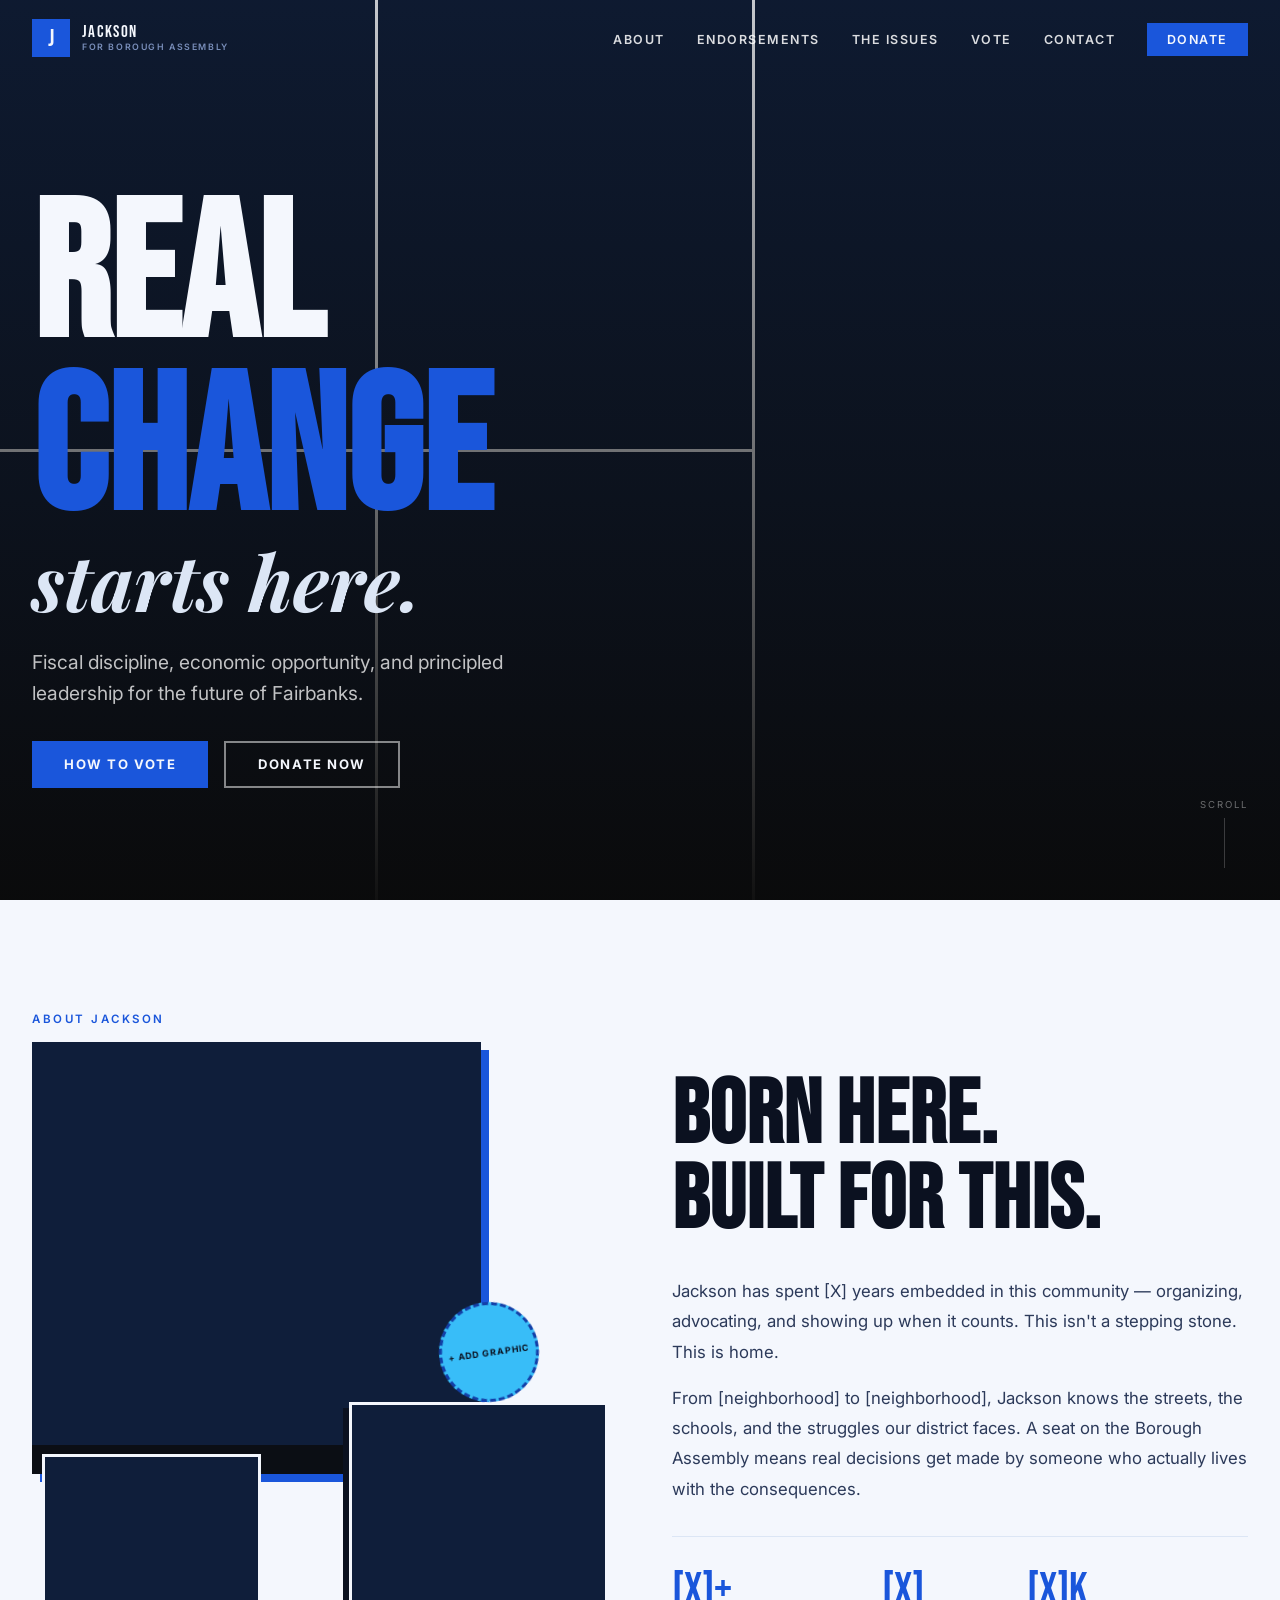
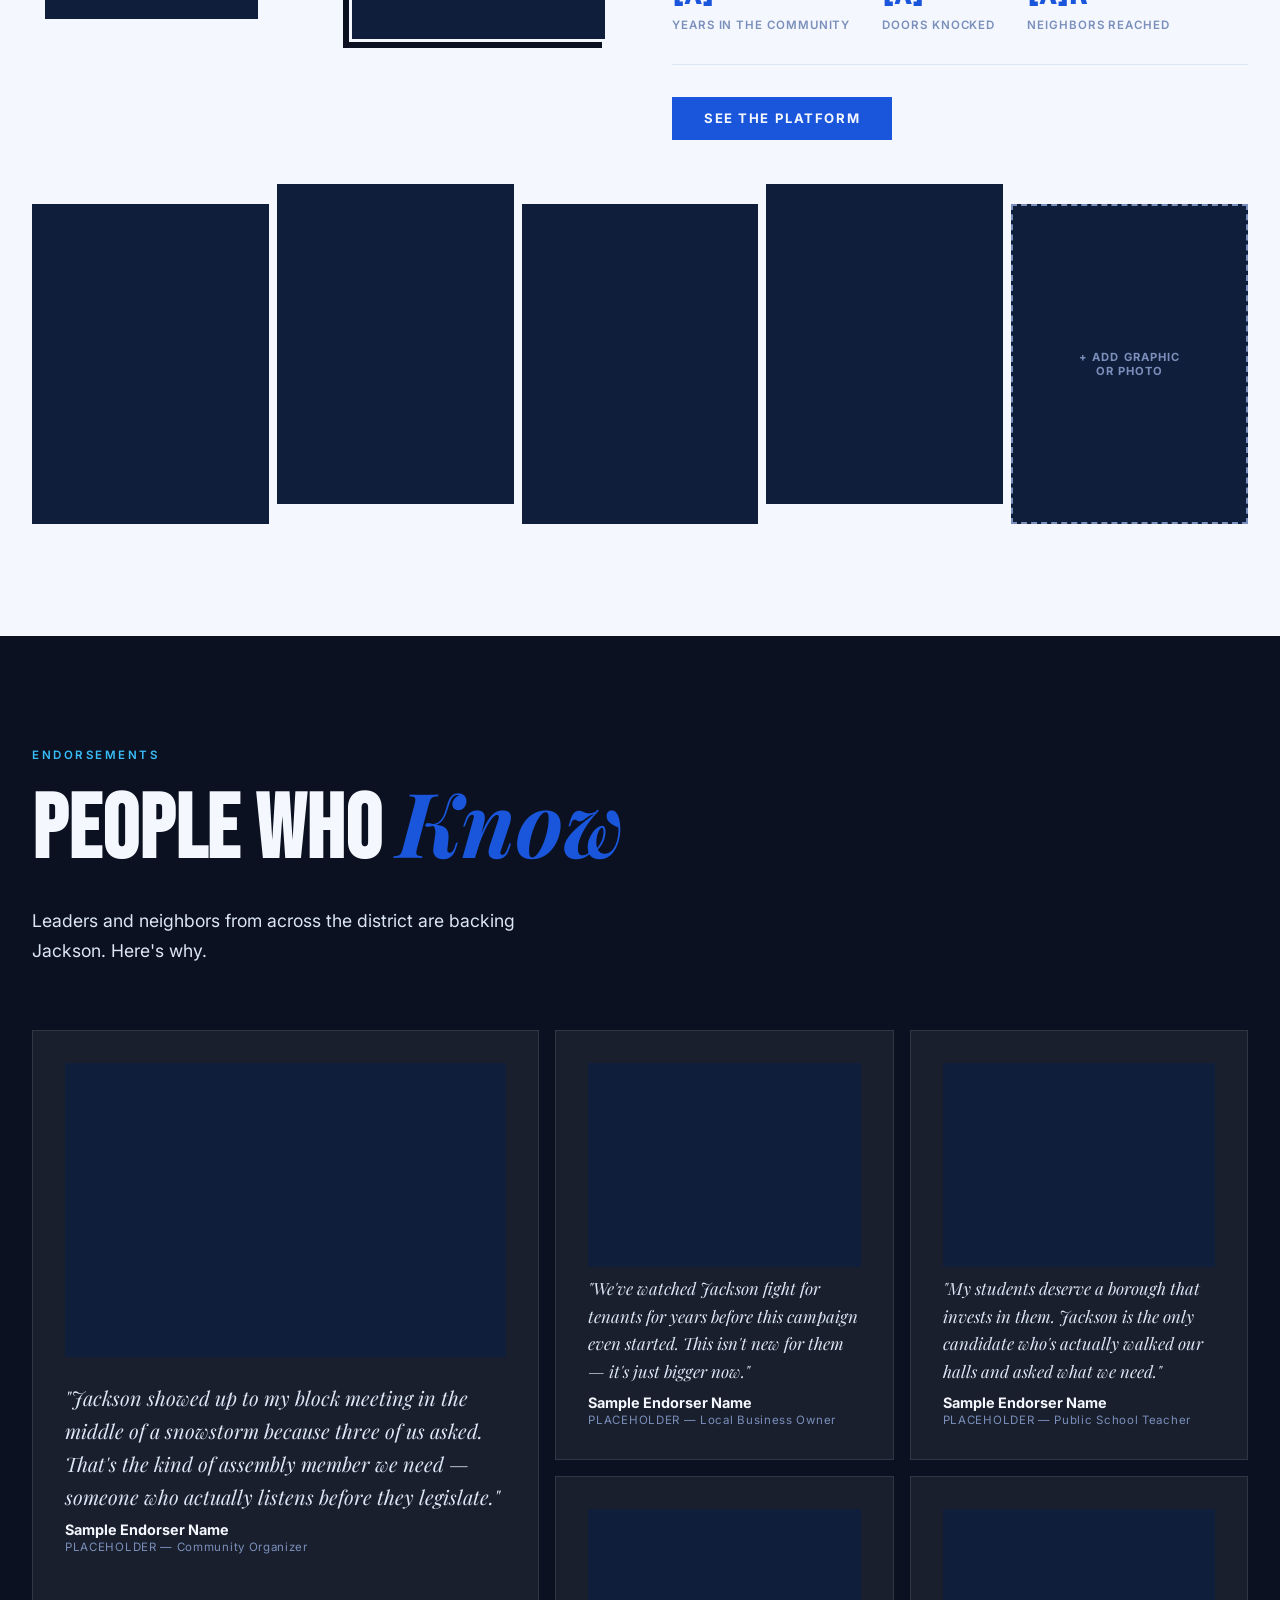
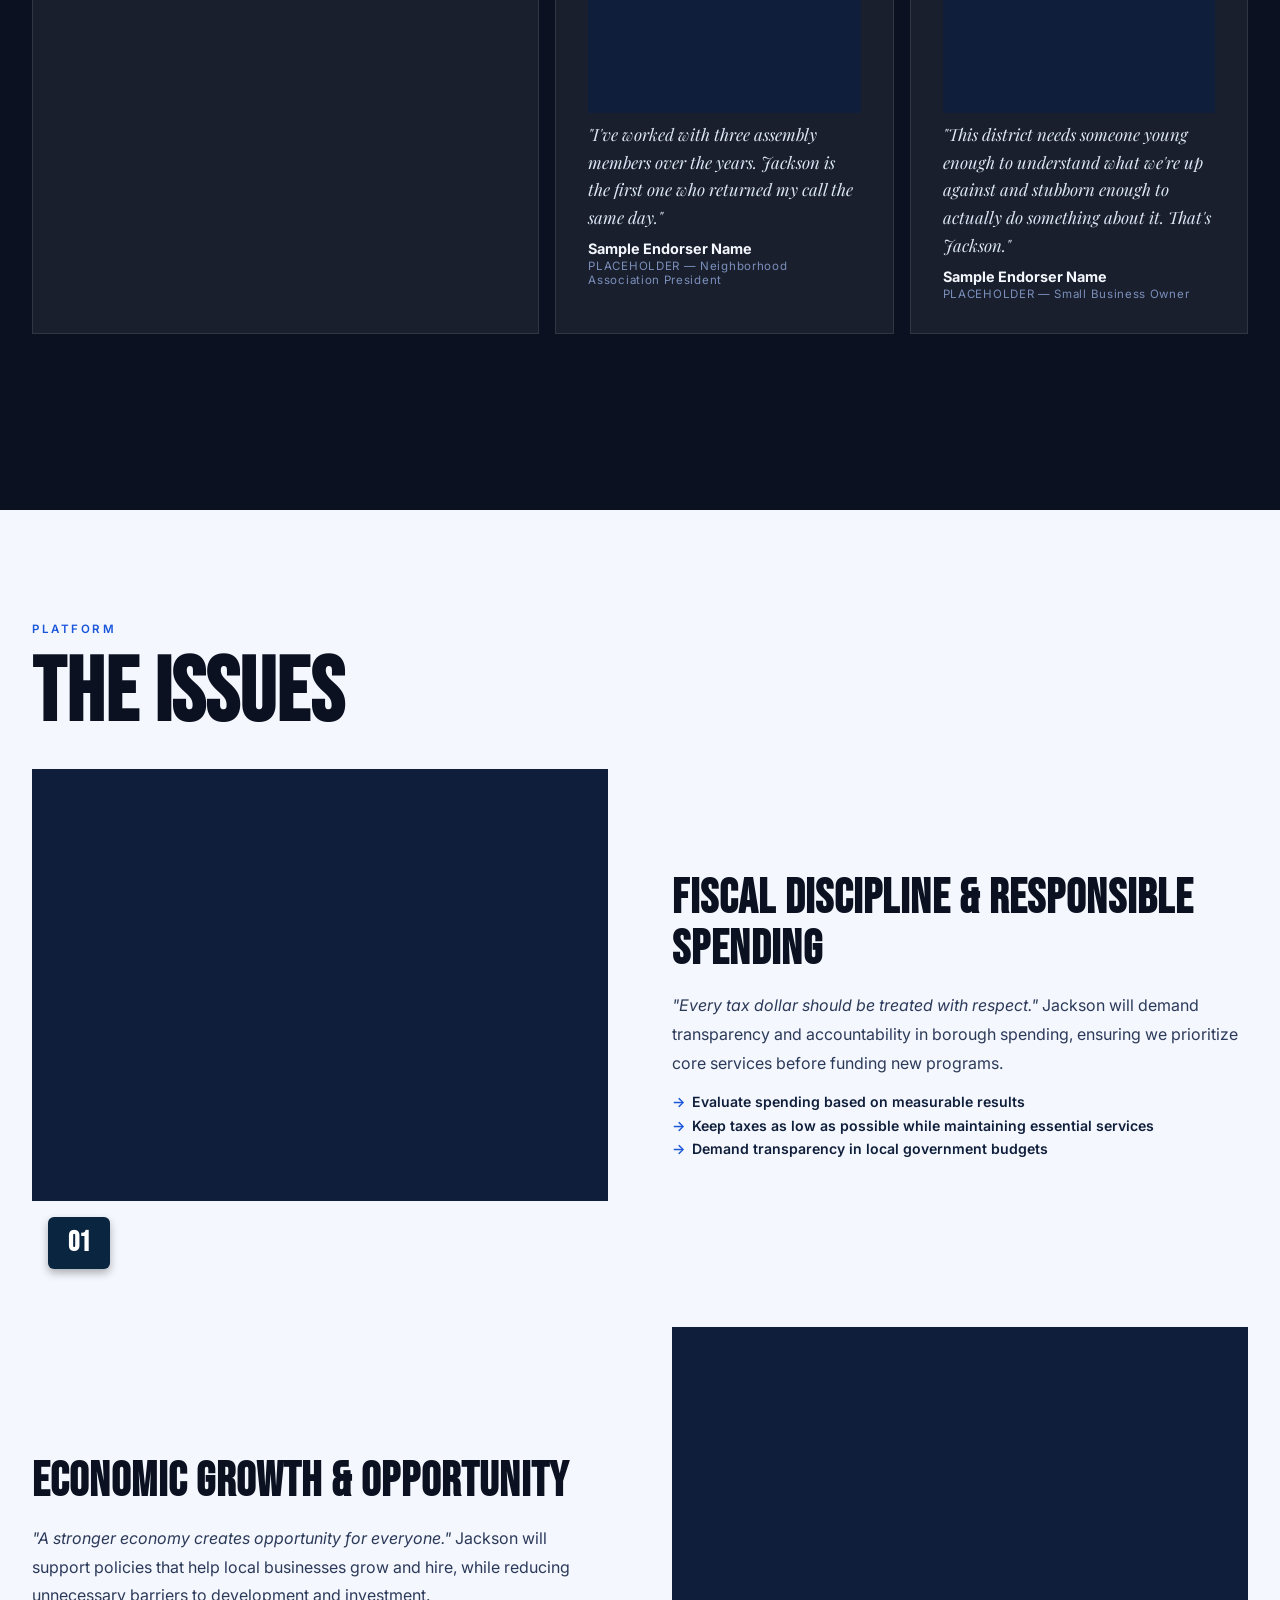
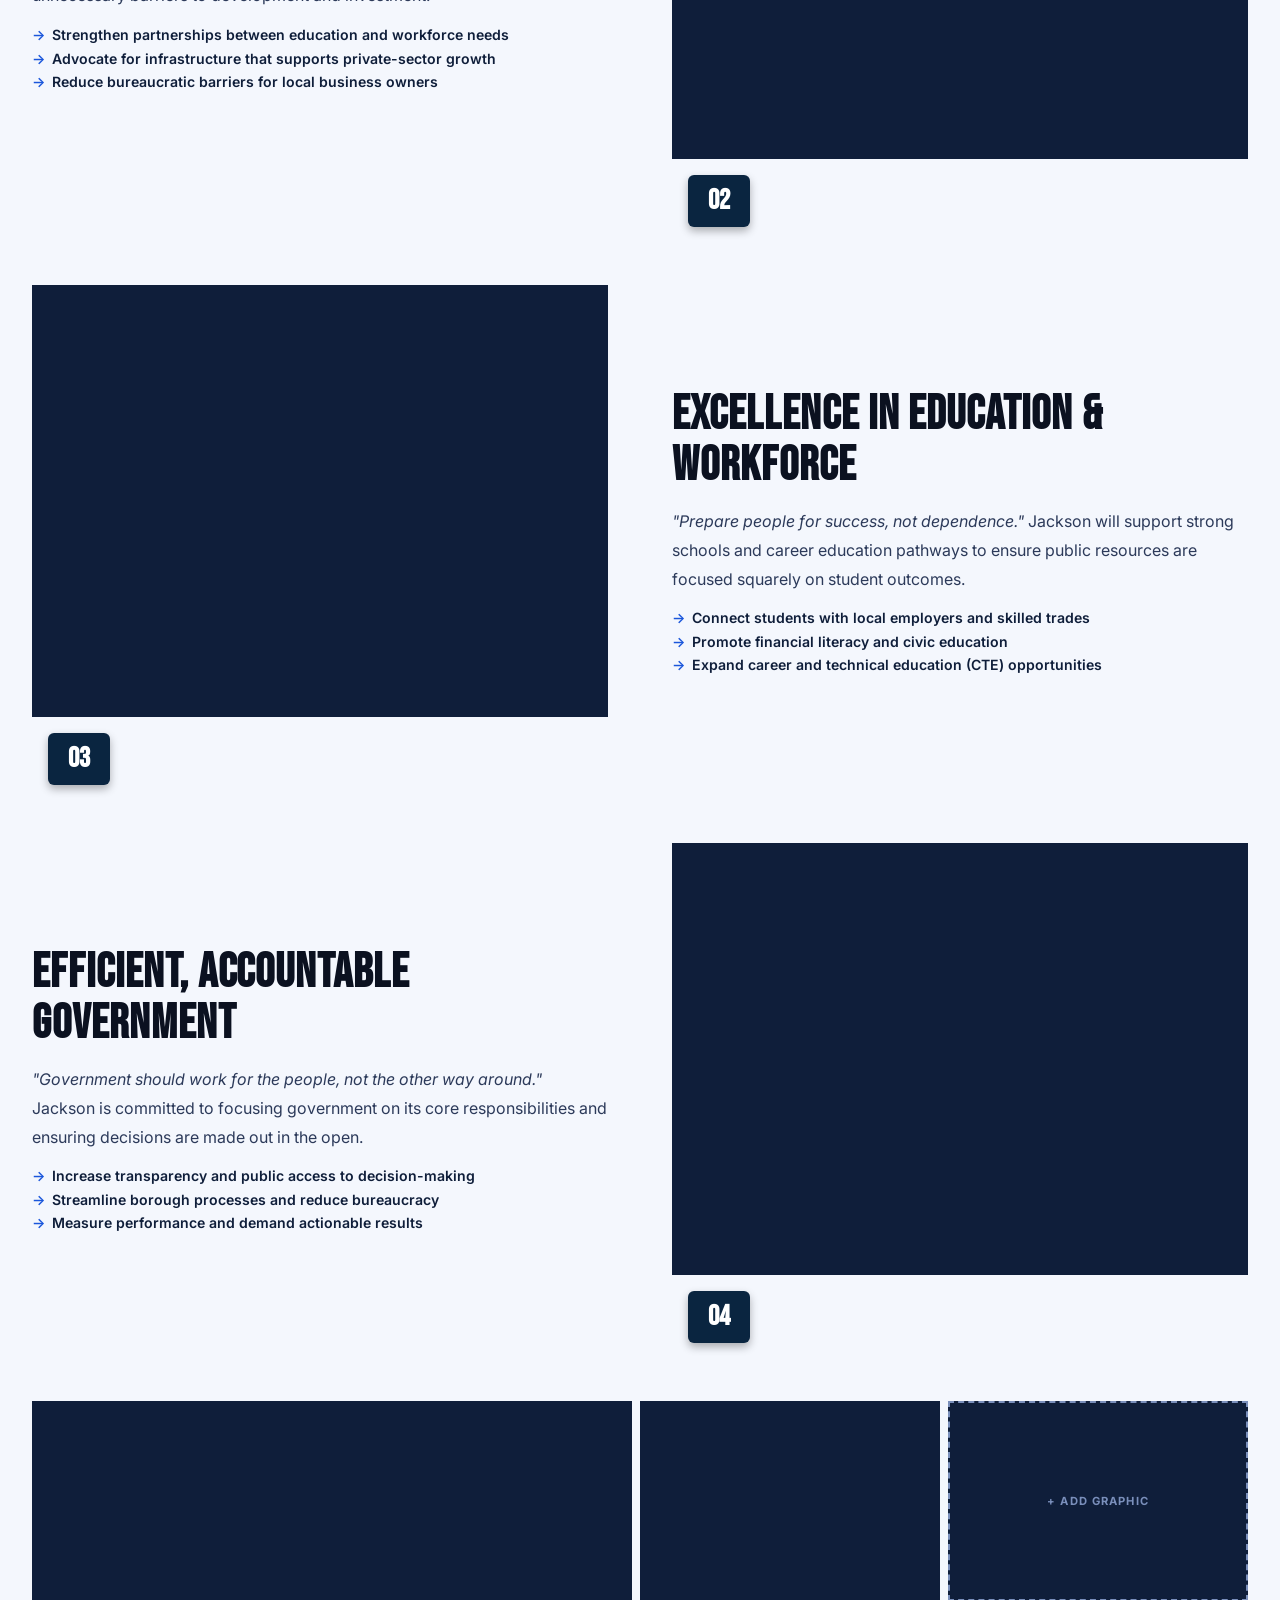
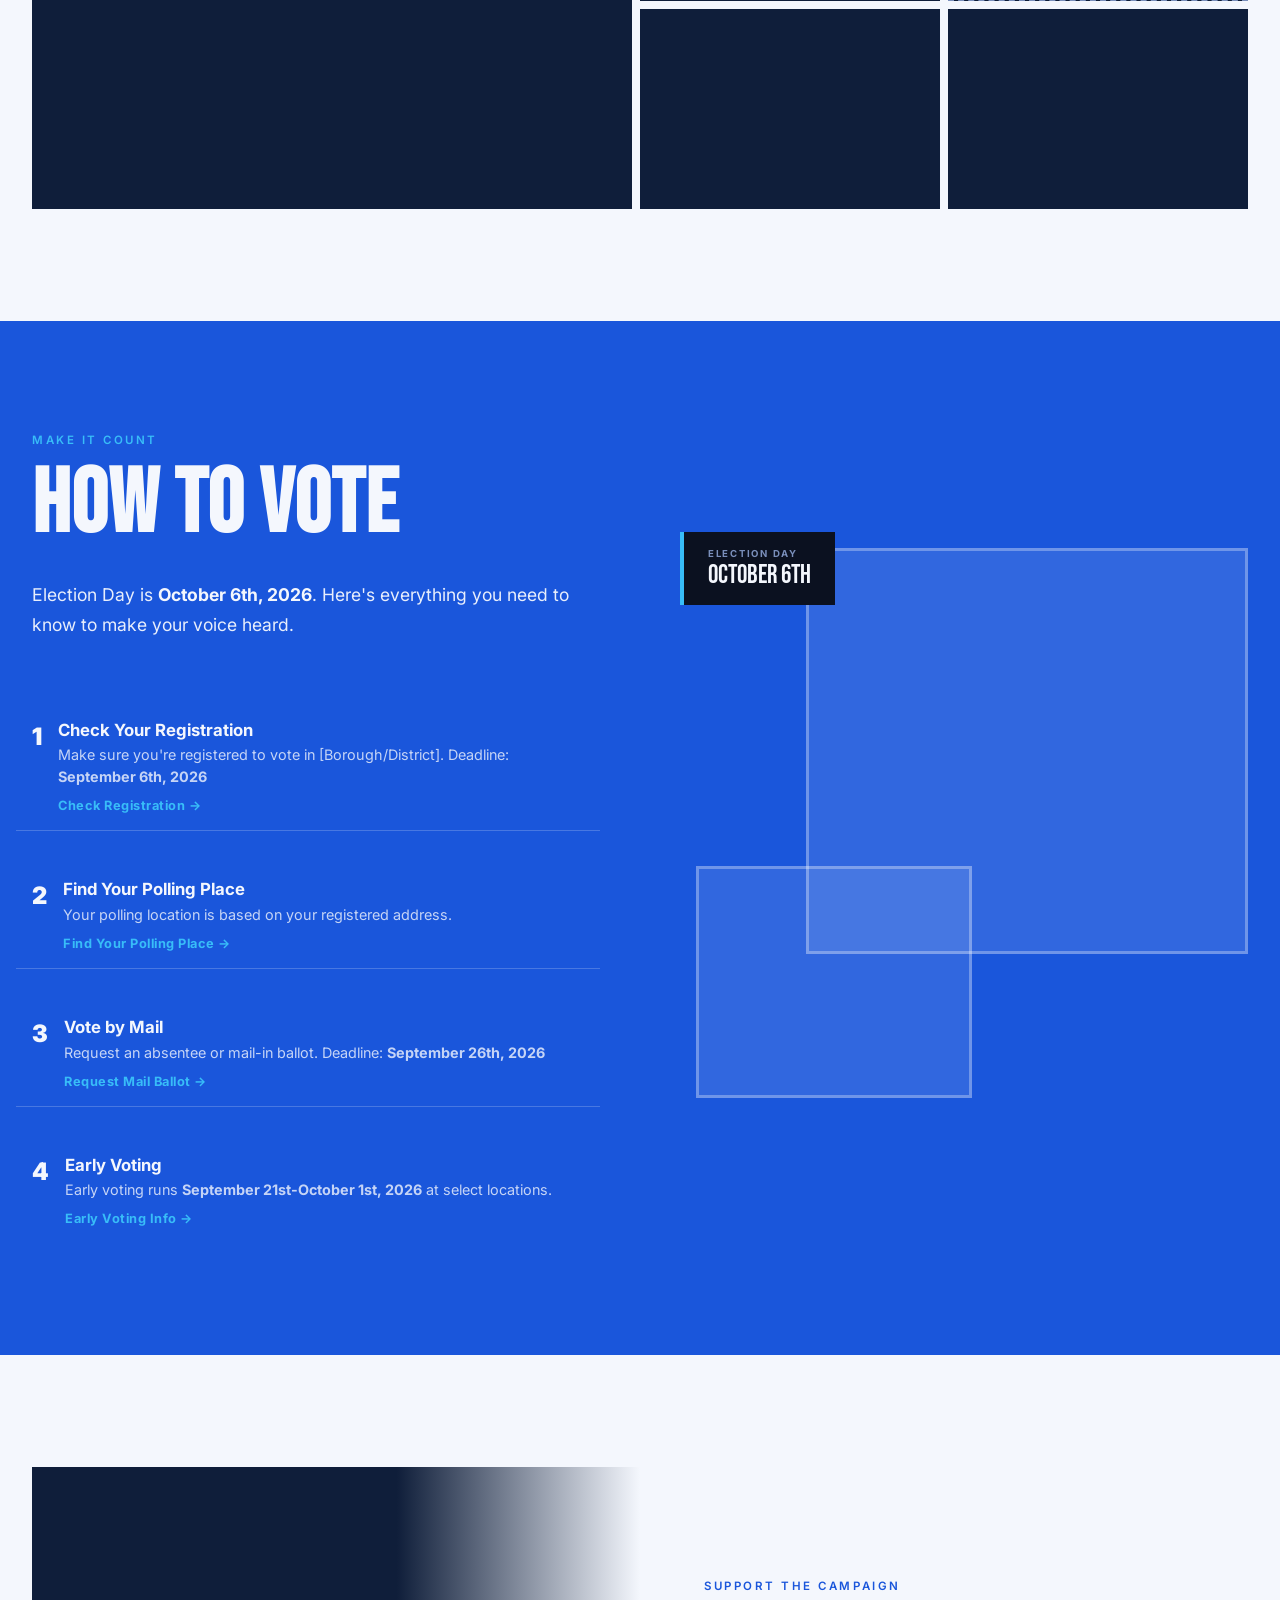
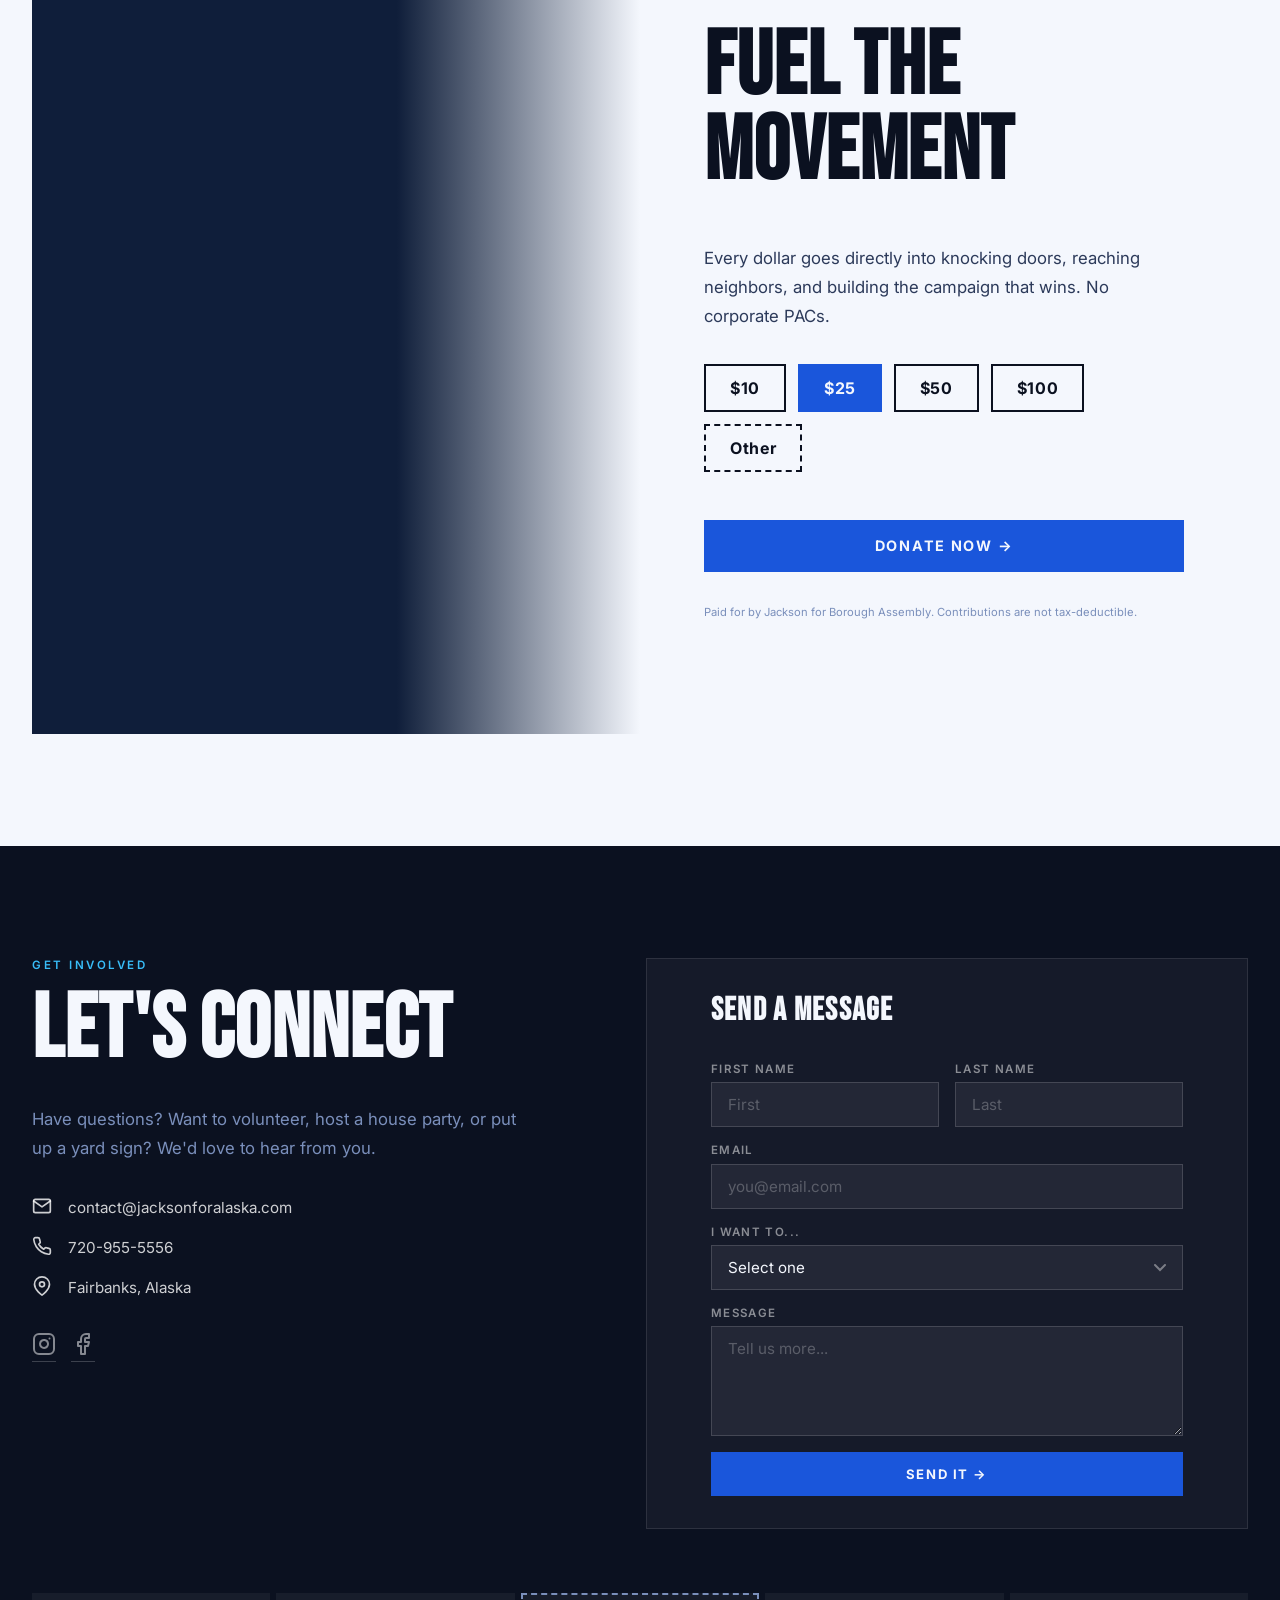
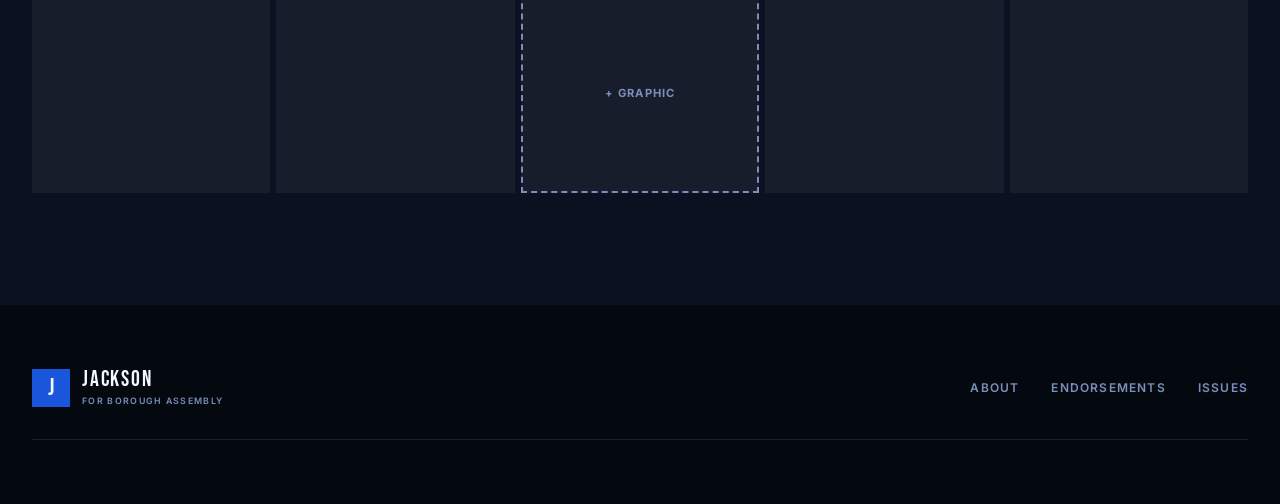
==== index.html @ ddb34daa "Update index.html" ====
<!DOCTYPE html>
<html lang="en">
<head>
  <meta charset="UTF-8" />
  <meta name="viewport" content="width=device-width, initial-scale=1.0" />
  <title>Jackson for Borough Assembly</title>
  <link rel="stylesheet" href="main.css" />
  <link rel="stylesheet" href="components.css" />
  <link rel="stylesheet" href="animations.css" />
  <link rel="preconnect" href="https://fonts.googleapis.com">
  <link rel="preconnect" href="https://fonts.gstatic.com" crossorigin>
  <link href="https://fonts.googleapis.com/css2?family=Bebas+Neue&family=Inter:wght@300;400;500;600;700;900&family=Playfair+Display:ital,wght@1,400;1,700&display=swap" rel="stylesheet">
</head>
<body>

  <!-- ============================================================ -->
  <!-- NAVIGATION BAR                                                -->
  <!-- Sticky top nav: logo, mobile menu toggle, and section links.  -->
  <!-- ============================================================ -->
  <nav class="nav" id="nav">
    <!-- Logo / campaign name (top-left) -->
    <div class="nav-logo">
      <span class="logo-mark">J</span>
      <span class="logo-text">JACKSON <span class="logo-sub">FOR BOROUGH ASSEMBLY</span></span>
    </div>
    <!-- Hamburger button, shown on mobile only -->
    <button class="nav-toggle" id="navToggle" aria-label="Open menu">
      <span></span><span></span><span></span>
    </button>
    <!-- Main nav links -->
    <ul class="nav-links" id="navLinks">
      <li><a href="#about">About</a></li>
      <li><a href="#endorsements">Endorsements</a></li>
      <li><a href="#issues">The Issues</a></li>
      <li><a href="#vote">Vote</a></li>
      <li><a href="#contact">Contact</a></li>
      <li><a href="#donate" class="nav-donate">Donate</a></li>
    </ul>
  </nav>

  <!-- ============================================================ -->
  <!-- HERO SECTION                                                  -->
  <!-- Full-bleed photo grid background + big headline + CTA buttons -->
  <!-- ============================================================ -->
  <section class="hero" id="hero">

    <!-- Background photo grid (6 tiles). Replace each photo.jpg with a real campaign photo. -->
    <div class="hero-photo-grid">
      <div class="hero-photo hero-photo--1" style="background-image:url('photo.jpg')"></div>
      <div class="hero-photo hero-photo--2" style="background-image:url('photo.jpg')"></div>
      <div class="hero-photo hero-photo--3" style="background-image:url('photo.jpg')"></div>
      <div class="hero-photo hero-photo--4" style="background-image:url('photo.jpg')"></div>
      <div class="hero-photo hero-photo--5" style="background-image:url('photo.jpg')"></div>
      <div class="hero-photo hero-photo--6" style="background-image:url('photo.jpg')"></div>
    </div>

    <!-- Dark overlay so the white headline text stays readable over photos -->
    <div class="hero-overlay"></div>

    <!-- Headline, subhead, and the two main call-to-action buttons -->
    <div class="hero-content">
      <h1 class="hero-headline">
        <span class="headline-line line-1">REAL</span>
        <span class="headline-line line-2">CHANGE</span>
        <span class="headline-line line-3 italic">starts here.</span>
      </h1>
      <p class="hero-sub">Fiscal discipline, economic opportunity, and principled leadership for the future of Fairbanks.</p>
      <div class="hero-cta-group">
        <a href="#vote" class="btn btn--primary">How to Vote</a>
        <a href="#donate" class="btn btn--outline">Donate Now</a>
      </div>
    </div>

    <!-- "Scroll down" hint at bottom of hero -->
    <div class="hero-scroll-indicator">
      <span>scroll</span>
      <div class="scroll-line"></div>
    </div>
  </section>

  <!-- ============================================================ -->
  <!-- ABOUT SECTION                                                 -->
  <!-- Bio copy + stacked photos + a row of 4 candid photo cards     -->
  <!-- ============================================================ -->
    <section class="about section" id="about">
    <div class="container">
      <div class="section-eyebrow">About Jackson</div>
      <div class="about-layout">

        <div class="about-photo-stack">
          <!-- REPLACE: Main portrait photo -->
          <div class="photo-frame photo-frame--main" style="photo.jpg">
            <div class="photo-label">Jackson [Last Name]</div>
          </div>
          <!-- REPLACE: Community photo 1 -->
          <div class="photo-frame photo-frame--secondary" style="photo.jpg"></div>
          <!-- REPLACE: Community photo 2 -->
          <div class="photo-frame photo-frame--tertiary" style="photo.jpg"></div>
          <!-- ADD YOUR GRAPHIC HERE: Campaign sticker or logo mark -->
          <div class="graphic-placeholder graphic-placeholder--sticker">
            <span>+ ADD GRAPHIC</span>
          </div>
        </div>

        <div class="about-text">
          <h2 class="section-title">Born Here.<br>Built for This.</h2>
          <p class="about-body">
            Jackson has spent [X] years embedded in this community — organizing, advocating, and showing up when it counts. This isn't a stepping stone. This is home.
          </p>
          <p class="about-body">
            From [neighborhood] to [neighborhood], Jackson knows the streets, the schools, and the struggles our district faces. A seat on the Borough Assembly means real decisions get made by someone who actually lives with the consequences.
          </p>
          <div class="about-stats">
            <div class="stat">
              <span class="stat-number">[X]+</span>
              <span class="stat-label">Years in the Community</span>
            </div>
            <div class="stat">
              <span class="stat-number">[X]</span>
              <span class="stat-label">Doors Knocked</span>
            </div>
            <div class="stat">
              <span class="stat-number">[X]k</span>
              <span class="stat-label">Neighbors Reached</span>
            </div>
          </div>
          <a href="#issues" class="btn btn--primary">See the Platform</a>
        </div>

      </div>

      <!-- ABOUT PHOTO ROW -->
      <div class="about-photo-row">
        <!-- REPLACE: 4 candid / action photos -->
        <div class="about-photo-item" style="photo.jpg">
          <div class="photo-caption">Community outreach, [Year]</div>
        </div>
        <div class="about-photo-item about-photo-item--tall" style="photo.jpg">
          <div class="photo-caption">Town hall, [Location]</div>
        </div>
        <div class="about-photo-item" style="photo.jpg">
          <div class="photo-caption">Neighborhood cleanup</div>
        </div>
        <div class="about-photo-item about-photo-item--tall" style="photo.jpg">
          <div class="photo-caption">Meeting with residents</div>
        </div>
        <!-- ADD YOUR GRAPHIC: Campaign art or illustration -->
        <div class="about-photo-item graphic-placeholder graphic-placeholder--tall">
          <span>+ ADD GRAPHIC<br>OR PHOTO</span>
        </div>
      </div>

    </div>
  </section>

  <!-- ============================================================ -->
  <!-- ENDORSEMENTS SECTION (dark background)                       -->
  <!-- Featured quote card + 4 standard quote cards + org/union logos -->
  <!-- ============================================================ -->
  <section class="endorsements section section--dark" id="endorsements">
    <div class="container">
      <div class="section-eyebrow light">Endorsements</div>
      <h2 class="section-title light">People Who <em>Know</em></h2>
      <p class="section-intro light">Leaders and neighbors from across the district are backing Jackson. Here's why.</p>

      <div class="endorsements-grid">

        <div class="endorsement-card endorsement-card--featured">
          <!-- PLACEHOLDER TESTIMONIAL — replace name/photo/quote with a real endorser -->
          <div class="endorsement-photo" style="photo.jpg"></div>
          <div class="endorsement-body">
            <p class="endorsement-quote">"Jackson showed up to my block meeting in the middle of a snowstorm because three of us asked. That's the kind of assembly member we need — someone who actually listens before they legislate."</p>
            <div class="endorsement-meta">
              <span class="endorsement-name">Sample Endorser Name</span>
              <span class="endorsement-title">PLACEHOLDER — Community Organizer</span>
            </div>
          </div>
        </div>

        <div class="endorsement-card">
          <!-- PLACEHOLDER TESTIMONIAL — replace name/photo/quote with a real endorser -->
          <div class="endorsement-photo" style="photo.jpg"></div>
          <p class="endorsement-quote">"We've watched Jackson fight for tenants for years before this campaign even started. This isn't new for them — it's just bigger now."</p>
          <div class="endorsement-meta">
            <span class="endorsement-name">Sample Endorser Name</span>
            <span class="endorsement-title">PLACEHOLDER — Local Business Owner</span>
          </div>
        </div>

        <div class="endorsement-card">
          <!-- PLACEHOLDER TESTIMONIAL — replace name/photo/quote with a real endorser -->
          <div class="endorsement-photo" style="photo.jpg"></div>
          <p class="endorsement-quote">"My students deserve a borough that invests in them. Jackson is the only candidate who's actually walked our halls and asked what we need."</p>
          <div class="endorsement-meta">
            <span class="endorsement-name">Sample Endorser Name</span>
            <span class="endorsement-title">PLACEHOLDER — Public School Teacher</span>
          </div>
        </div>

        <div class="endorsement-card">
          <!-- PLACEHOLDER TESTIMONIAL — replace name/photo/quote with a real endorser -->
          <div class="endorsement-photo" style="photo.jpg"></div>
          <p class="endorsement-quote">"I've worked with three assembly members over the years. Jackson is the first one who returned my call the same day."</p>
          <div class="endorsement-meta">
            <span class="endorsement-name">Sample Endorser Name</span>
            <span class="endorsement-title">PLACEHOLDER — Neighborhood Association President</span>
          </div>
        </div>

        <div class="endorsement-card">
          <!-- PLACEHOLDER TESTIMONIAL — replace name/photo/quote with a real endorser -->
          <div class="endorsement-photo" style="photo.jpg"></div>
          <p class="endorsement-quote">"This district needs someone young enough to understand what we're up against and stubborn enough to actually do something about it. That's Jackson."</p>
          <div class="endorsement-meta">
            <span class="endorsement-name">Sample Endorser Name</span>
            <span class="endorsement-title">PLACEHOLDER — Small Business Owner</span>
          </div>
        </div>

      </div>
  </section>

  <!-- ============================================================ -->
  <!-- ISSUES / PLATFORM SECTION                                     -->
  <!-- 4 alternating photo+text policy blocks, plus a photo collage  -->
  <!-- ============================================================ -->
<section class="issues section" id="issues">
    <div class="container">
      <div class="section-eyebrow">Platform</div>
      <h2 class="section-title">The Issues</h2>

      <div class="issues-layout">

        <div class="issue-block">
          <div class="issue-photo-wrap">
            <div class="issue-photo" style="background-image:url('photo.jpg')"></div>
            <div class="issue-number" style="background-color: #0A2540; color: #FFFFFF; font-weight: 900; font-size: 28px; padding: 12px 20px; border-radius: 6px; display: inline-block; margin-bottom: 10px; position: relative; z-index: 10; opacity: 1; box-shadow: 0 4px 8px rgba(0,0,0,0.3);">01</div>
          </div>
          <div class="issue-text">
            <h3 class="issue-title">Fiscal Discipline & Responsible Spending</h3>
            <p class="issue-body"><em>"Every tax dollar should be treated with respect."</em> Jackson will demand transparency and accountability in borough spending, ensuring we prioritize core services before funding new programs.</p>
            <ul class="issue-points">
              <li>Evaluate spending based on measurable results</li>
              <li>Keep taxes as low as possible while maintaining essential services</li>
              <li>Demand transparency in local government budgets</li>
            </ul>
          </div>
        </div>

        <div class="issue-block issue-block--reverse">
          <div class="issue-photo-wrap">
            <div class="issue-photo" style="background-image:url('photo.jpg')"></div>
            <div class="issue-number" style="background-color: #0A2540; color: #FFFFFF; font-weight: 900; font-size: 28px; padding: 12px 20px; border-radius: 6px; display: inline-block; margin-bottom: 10px; position: relative; z-index: 10; opacity: 1; box-shadow: 0 4px 8px rgba(0,0,0,0.3);">02</div>
          </div>
          <div class="issue-text">
            <h3 class="issue-title">Economic Growth & Opportunity</h3>
            <p class="issue-body"><em>"A stronger economy creates opportunity for everyone."</em> Jackson will support policies that help local businesses grow and hire, while reducing unnecessary barriers to development and investment.</p>
            <ul class="issue-points">
              <li>Strengthen partnerships between education and workforce needs</li>
              <li>Advocate for infrastructure that supports private-sector growth</li>
              <li>Reduce bureaucratic barriers for local business owners</li>
            </ul>
          </div>
        </div>

        <div class="issue-block">
          <div class="issue-photo-wrap">
            <div class="issue-photo" style="background-image:url('photo.jpg')"></div>
            <div class="issue-number" style="background-color: #0A2540; color: #FFFFFF; font-weight: 900; font-size: 28px; padding: 12px 20px; border-radius: 6px; display: inline-block; margin-bottom: 10px; position: relative; z-index: 10; opacity: 1; box-shadow: 0 4px 8px rgba(0,0,0,0.3);">03</div>
          </div>
          <div class="issue-text">
            <h3 class="issue-title">Excellence in Education & Workforce</h3>
            <p class="issue-body"><em>"Prepare people for success, not dependence."</em> Jackson will support strong schools and career education pathways to ensure public resources are focused squarely on student outcomes.</p>
            <ul class="issue-points">
              <li>Connect students with local employers and skilled trades</li>
              <li>Promote financial literacy and civic education</li>
              <li>Expand career and technical education (CTE) opportunities</li>
            </ul>
          </div>
        </div>

        <div class="issue-block issue-block--reverse">
          <div class="issue-photo-wrap">
            <div class="issue-photo" style="background-image:url('photo.jpg')"></div>
            <div class="issue-number" style="background-color: #0A2540; color: #FFFFFF; font-weight: 900; font-size: 28px; padding: 12px 20px; border-radius: 6px; display: inline-block; margin-bottom: 10px; position: relative; z-index: 10; opacity: 1; box-shadow: 0 4px 8px rgba(0,0,0,0.3);">04</div>
          </div>
          <div class="issue-text">
            <h3 class="issue-title">Efficient, Accountable Government</h3>
            <p class="issue-body"><em>"Government should work for the people, not the other way around."</em> Jackson is committed to focusing government on its core responsibilities and ensuring decisions are made out in the open.</p>
            <ul class="issue-points">
              <li>Increase transparency and public access to decision-making</li>
              <li>Streamline borough processes and reduce bureaucracy</li>
              <li>Measure performance and demand actionable results</li>
            </ul>
          </div>
        </div>

      </div>

      <div class="issues-collage">
        <div class="collage-item collage-item--a" style="background-image:url('photo.jpg')"></div>
        <div class="collage-item collage-item--b" style="background-image:url('photo.jpg')"></div>
        <div class="collage-item collage-item--c graphic-placeholder"><span>+ ADD GRAPHIC</span></div>
        <div class="collage-item collage-item--d" style="background-image:url('photo.jpg')"></div>
        <div class="collage-item collage-item--e" style="background-image:url('photo.jpg')"></div>
      </div>

    </div>
  </section>

  <!-- ============================================================ -->
  <!-- VOTE / "HOW TO VOTE" SECTION (accent background)              -->
  <!-- 4-step voting guide + photo stack with election date badge    -->
  <!-- ============================================================ -->
  <section class="vote section section--accent" id="vote">
    <div class="container">
      <div class="vote-layout">

        <!-- Left column: intro copy + the 4 voting steps -->
        <div class="vote-text">
          <div class="section-eyebrow light">Make It Count</div>
          <h2 class="section-title light">How to Vote</h2>
          <p class="vote-intro">Election Day is <strong>October 6th, 2026</strong>. Here's everything you need to know to make your voice heard.</p>

          <div class="vote-steps">

            <!-- Step 1: voter registration -->
            <div class="vote-step">
              <div class="step-icon" style="font-weight: 900; font-size: 1.5rem;">1</div>
              <div class="step-content">
                <h4>Check Your Registration</h4>
                <p>Make sure you're registered to vote in [Borough/District]. Deadline: <strong>September 6th, 2026</strong></p>
                <a href="https://voterregistration.alaska.gov" class="step-link" target="_blank">Check Registration →</a>
              </div>
            </div>

            <!-- Step 2: polling place lookup -->
            <div class="vote-step">
              <div class="step-icon" style="font-weight: 900; font-size: 1.5rem;">2</div>
              <div class="step-content">
                <h4>Find Your Polling Place</h4>
                <p>Your polling location is based on your registered address.</p>
                <a href="[POLLING PLACE LINK]" class="step-link" target="_blank">Find Your Polling Place →</a>
              </div>
            </div>

            <!-- Step 3: vote by mail / absentee -->
            <div class="vote-step">
              <div class="step-icon" style="font-weight: 900; font-size: 1.5rem;">3</div>
              <div class="step-content">
                <h4>Vote by Mail</h4>
                <p>Request an absentee or mail-in ballot. Deadline: <strong>September 26th, 2026</strong></p>
                <a href="https://www.elections.alaska.gov/voter-information/absentee-and-early-voting/#In-Person" class="step-link" target="_blank">Request Mail Ballot →</a>
              </div>
            </div>

            <!-- Step 4: early voting -->
            <div class="vote-step">
              <div class="step-icon" style="font-weight: 900; font-size: 1.5rem;">4</div>
              <div class="step-content">
                <h4>Early Voting</h4>
                <p>Early voting runs <strong>September 21st-October 1st, 2026</strong> at select locations.</p>
                <a href="https://www.elections.alaska.gov/voter-information/absentee-and-early-voting/#In-Person" class="step-link" target="_blank">Early Voting Info →</a>
              </div>
            </div>
          </div>
        </div>

        <!-- Right column: stacked photos + graphic slot + floating election-date badge -->
        <div class="vote-photo-stack">
          <div class="vote-photo vote-photo--main" style="background-image:url('photo.jpg')"></div>
          <div class="vote-photo vote-photo--secondary" style="background-image:url('photo.jpg')"></div>
          <div class="Graphic1.png">
            <span>+ ADD<br>VOTE GRAPHIC</span>
          </div>
          <!-- Floating badge showing the election date -->
          <div class="election-date-badge">
            <span class="badge-label">Election Day</span>
            <span class="badge-date">October 6th</span>
          </div>
        </div>
      </div>
    </div>
  </section>

  <!-- ============================================================ -->
  <!-- DONATE SECTION                                                -->
  <!-- Photo + pitch copy + quick-amount donate buttons + legal text -->
  <!-- ============================================================ -->
  <section class="donate section" id="donate">
    <div class="container">
      <div class="donate-layout">
        <!-- Photo accompanying the donate pitch -->
        <div class="donate-photo" style="background-image:url('photo.jpg')"></div>

        <div class="donate-content">
          <div class="section-eyebrow">Support the Campaign</div>
          <h2 class="section-title">Fuel the Movement</h2>
          <p class="donate-body">Every dollar goes directly into knocking doors, reaching neighbors, and building the campaign that wins. No corporate PACs.</p>

          <!-- Quick-pick donation amount buttons — update [DONATE LINK] to your real donation processor URL -->
          <div class="donate-amounts">
            <a href="[DONATE LINK]?amount=10" class="donate-btn" target="_blank">$10</a>
            <a href="[DONATE LINK]?amount=25" class="donate-btn donate-btn--highlight" target="_blank">$25</a>
            <a href="[DONATE LINK]?amount=50" class="donate-btn" target="_blank">$50</a>
            <a href="[DONATE LINK]?amount=100" class="donate-btn" target="_blank">$100</a>
            <a href="[DONATE LINK]" class="donate-btn donate-btn--custom" target="_blank">Other</a>
          </div>

          <!-- Main donate CTA button -->
          <a href="[DONATE LINK]" class="btn btn--primary btn--large" target="_blank">Donate Now →</a>

          <!-- Required campaign finance disclosure — do not remove, just fill in -->
          <p class="donate-legal">Paid for by Jackson for Borough Assembly. Contributions are not tax-deductible.</p>
        </div>
      </div>
    </div>
  </section>

  <!-- ============================================================ -->
  <!-- CONTACT SECTION (dark background)                            -->
  <!-- Contact info + social links + contact form + photo strip     -->
  <!-- ============================================================ -->
<section class="contact section section--dark" id="contact">
    <div class="container">
      <div class="contact-layout">

        <div class="contact-text">
          <div class="section-eyebrow light">Get Involved</div>
          <h2 class="section-title light">Let's Connect</h2>
          <p class="contact-body">Have questions? Want to volunteer, host a house party, or put up a yard sign? We'd love to hear from you.</p>

          <div class="contact-methods">
            <a href="mailto:contact@jacksonforalaska.com" class="contact-item" style="text-decoration: none;">
              <span class="contact-icon">
                <svg width="20" height="20" viewBox="0 0 24 24" fill="none" stroke="currentColor" stroke-width="2" stroke-linecap="round" stroke-linejoin="round"><path d="M4 4h16c1.1 0 2 .9 2 2v12c0 1.1-.9 2-2 2H4c-1.1 0-2-.9-2-2V6c0-1.1.9-2 2-2z"></path><polyline points="22,6 12,13 2,6"></polyline></svg>
              </span>
              <span>contact@jacksonforalaska.com</span>
            </a>
            <a href="tel:7209555556" class="contact-item" style="text-decoration: none;">
              <span class="contact-icon">
                <svg width="20" height="20" viewBox="0 0 24 24" fill="none" stroke="currentColor" stroke-width="2" stroke-linecap="round" stroke-linejoin="round"><path d="M22 16.92v3a2 2 0 0 1-2.18 2 19.79 19.79 0 0 1-8.63-3.07 19.5 19.5 0 0 1-6-6 19.79 19.79 0 0 1-3.07-8.67A2 2 0 0 1 4.11 2h3a2 2 0 0 1 2 1.72 12.84 12.84 0 0 0 .7 2.81 2 2 0 0 1-.45 2.11L8.09 9.91a16 16 0 0 0 6 6l1.27-1.27a2 2 0 0 1 2.11-.45 12.84 12.84 0 0 0 2.81.7A2 2 0 0 1 22 16.92z"></path></svg>
              </span>
              <span>720-955-5556</span>
            </a>
            <div class="contact-item">
              <span class="contact-icon">
                <svg width="20" height="20" viewBox="0 0 24 24" fill="none" stroke="currentColor" stroke-width="2" stroke-linecap="round" stroke-linejoin="round"><path d="M21 10c0 7-9 13-9 13s-9-6-9-13a9 9 0 0 1 18 0z"></path><circle cx="12" cy="10" r="3"></circle></svg>
              </span>
              <span>Fairbanks, Alaska</span>
            </div>
          </div>

          <div class="social-links" style="display: flex; gap: 15px; margin-top: 1rem;">
            <a href="[INSTAGRAM]" class="social-link" target="_blank" aria-label="Instagram" style="text-decoration: none;">
              <svg width="24" height="24" viewBox="0 0 24 24" fill="none" stroke="currentColor" stroke-width="2" stroke-linecap="round" stroke-linejoin="round"><rect x="2" y="2" width="20" height="20" rx="5" ry="5"></rect><path d="M16 11.37A4 4 0 1 1 12.63 8 4 4 0 0 1 16 11.37z"></path><line x1="17.5" y1="6.5" x2="17.51" y2="6.5"></line></svg>
            </a>
            <a href="[FACEBOOK]" class="social-link" target="_blank" aria-label="Facebook" style="text-decoration: none;">
              <svg width="24" height="24" viewBox="0 0 24 24" fill="none" stroke="currentColor" stroke-width="2" stroke-linecap="round" stroke-linejoin="round"><path d="M18 2h-3a5 5 0 0 0-5 5v3H7v4h3v8h4v-8h3l1-4h-4V7a1 1 0 0 1 1-1h3z"></path></svg>
            </a>
          </div>
        </div>

        <div class="contact-form-wrap">
          <form class="contact-form" id="contactForm">
            <h3 class="form-title">Send a Message</h3>
            <div class="form-row">
              <div class="form-group">
                <label for="firstName">First Name</label>
                <input type="text" id="firstName" name="firstName" placeholder="First" required />
              </div>
              <div class="form-group">
                <label for="lastName">Last Name</label>
                <input type="text" id="lastName" name="lastName" placeholder="Last" required />
              </div>
            </div>
            <div class="form-group">
              <label for="email">Email</label>
              <input type="email" id="email" name="email" placeholder="you@email.com" required />
            </div>
            <div class="form-group">
              <label for="subject">I want to...</label>
              <select id="subject" name="subject">
                <option value="">Select one</option>
                <option value="volunteer">Volunteer</option>
                <option value="sign">Get a Yard Sign</option>
                <option value="host">Host an Event</option>
                <option value="question">Ask a Question</option>
                <option value="other">Other</option>
              </select>
            </div>
            <div class="form-group">
              <label for="message">Message</label>
              <textarea id="message" name="message" rows="4" placeholder="Tell us more..."></textarea>
            </div>
            <button type="submit" class="btn btn--primary btn--full">Send It →</button>
          </form>
        </div>

      </div>

      <div class="contact-photo-strip">
        <div class="strip-photo" style="background-image:url('photo.jpg')"></div>
        <div class="strip-photo" style="background-image:url('photo.jpg')"></div>
        <div class="strip-photo strip-photo--graphic graphic-placeholder"><span>+ GRAPHIC</span></div>
        <div class="strip-photo" style="background-image:url('photo.jpg')"></div>
        <div class="strip-photo" style="background-image:url('photo.jpg')"></div>
      </div>
    </div>
  </section>

  <!-- ============================================================ -->
  <!-- FOOTER                                                        -->
  <!-- Small logo recap + secondary nav links                       -->
  <!-- ============================================================ -->
  <footer class="footer">
    <div class="container">
      <div class="footer-layout">
        <div class="footer-brand">
          <span class="logo-mark">J</span>
          <div>
            <div class="footer-name">JACKSON</div>
            <div class="footer-sub">FOR BOROUGH ASSEMBLY</div>
          </div>
        </div>
        <nav class="footer-nav">
          <a href="#about">About</a>
          <a href="#endorsements">Endorsements</a>
          <a href="#issues">Issues</a>
        </nav>
      </div>
    </div>
  </footer>

</body>
</html>
---- main.css ----
/* ============================================================
   JACKSON FOR BOROUGH ASSEMBLY — CAMPAIGN SITE
   main.css  |  Design Tokens + Layout + Core Styles
   ============================================================ */

/* ── TOKENS ──────────────────────────────────────────────── */
:root {
  /* Palette */
  --c-black:      #04080f;
  --c-ink:        #0b1120;
  --c-slate:      #0f1e3a;
  --c-mid:        #2c3a5a;
  --c-mist:       #7a8fbb;
  --c-light:      #dce6f5;
  --c-white:      #f4f7fd;
  --c-accent:     #1a56db;   /* campaign blue — strong, civic trust */
  --c-accent-2:   #38bdf8;   /* sky blue — energy, forward motion   */
  --c-accent-dark:#1240a8;

  /* Typography */
  --f-display: 'Bebas Neue', 'Impact', sans-serif;
  --f-body:    'Inter', system-ui, sans-serif;
  --f-italic:  'Playfair Display', Georgia, serif;

  /* Spacing */
  --space-xs:   0.5rem;
  --space-sm:   1rem;
  --space-md:   2rem;
  --space-lg:   4rem;
  --space-xl:   7rem;
  --space-xxl:  10rem;

  /* Transitions */
  --ease:       cubic-bezier(0.25, 0.46, 0.45, 0.94);
  --ease-out:   cubic-bezier(0.16, 1, 0.3, 1);
}

/* ── RESET ───────────────────────────────────────────────── */
*, *::before, *::after { box-sizing: border-box; margin: 0; padding: 0; }
html { scroll-behavior: smooth; font-size: 16px; }
body {
  font-family: var(--f-body);
  background: var(--c-white);
  color: var(--c-ink);
  overflow-x: hidden;
  -webkit-font-smoothing: antialiased;
}
img { display: block; max-width: 100%; }
a { text-decoration: none; color: inherit; }
ul { list-style: none; }

/* ── CONTAINER ───────────────────────────────────────────── */
.container {
  max-width: 1280px;
  margin: 0 auto;
  padding: 0 var(--space-md);
}

/* ── SECTION ─────────────────────────────────────────────── */
.section {
  padding: var(--space-xl) 0;
}
.section--dark {
  background: var(--c-ink);
  color: var(--c-white);
}
.section--accent {
  background: var(--c-accent);
  color: var(--c-white);
}

.section-eyebrow {
  font-family: var(--f-body);
  font-weight: 600;
  font-size: 0.72rem;
  letter-spacing: 0.22em;
  text-transform: uppercase;
  color: var(--c-accent);
  margin-bottom: var(--space-sm);
}
.section-eyebrow.light { color: var(--c-accent-2); }

.section-title {
  font-family: var(--f-display);
  font-size: clamp(3rem, 7vw, 6rem);
  line-height: 0.95;
  letter-spacing: 0.01em;
  margin-bottom: var(--space-md);
}
.section-title.light { color: var(--c-white); }
.section-title em {
  font-family: var(--f-italic);
  font-style: italic;
  color: var(--c-accent);
}
.section-intro {
  font-size: 1.1rem;
  line-height: 1.7;
  color: var(--c-mist);
  max-width: 540px;
  margin-bottom: var(--space-lg);
}
.section-intro.light { color: var(--c-light); }

/* ── NAV ─────────────────────────────────────────────────── */
.nav {
  position: fixed;
  top: 0; left: 0; right: 0;
  z-index: 100;
  display: flex;
  align-items: center;
  justify-content: space-between;
  padding: 1.2rem var(--space-md);
  background: transparent;
  transition: background 0.3s var(--ease), padding 0.3s var(--ease);
}
.nav.scrolled {
  background: rgba(10, 10, 10, 0.95);
  backdrop-filter: blur(12px);
  padding: 0.85rem var(--space-md);
}
.nav-logo {
  display: flex;
  align-items: center;
  gap: 0.75rem;
}
.logo-mark {
  width: 38px; height: 38px;
  background: var(--c-accent);
  color: var(--c-white);
  font-family: var(--f-display);
  font-size: 1.5rem;
  display: flex; align-items: center; justify-content: center;
  flex-shrink: 0;
}
.logo-text {
  font-family: var(--f-display);
  font-size: 1.05rem;
  letter-spacing: 0.08em;
  color: var(--c-white);
  line-height: 1;
}
.logo-sub {
  display: block;
  font-family: var(--f-body);
  font-size: 0.55rem;
  font-weight: 600;
  letter-spacing: 0.18em;
  color: var(--c-mist);
  margin-top: 2px;
}
.nav-links {
  display: flex;
  align-items: center;
  gap: var(--space-md);
}
.nav-links a {
  font-size: 0.78rem;
  font-weight: 600;
  letter-spacing: 0.12em;
  text-transform: uppercase;
  color: rgba(255,255,255,0.85);
  transition: color 0.2s;
}
.nav-links a:hover { color: var(--c-white); }
.nav-donate {
  background: var(--c-accent) !important;
  color: var(--c-white) !important;
  padding: 0.55rem 1.25rem;
  transition: background 0.2s !important;
}
.nav-donate:hover { background: var(--c-accent-dark) !important; }

.nav-toggle {
  display: none;
  flex-direction: column;
  gap: 5px;
  background: none; border: none; cursor: pointer; padding: 4px;
}
.nav-toggle span {
  display: block; width: 24px; height: 2px;
  background: var(--c-white);
  transition: transform 0.3s var(--ease), opacity 0.2s;
}

/* ── HERO ─────────────────────────────────────────────────── */
.hero {
  position: relative;
  min-height: 100svh;
  display: flex;
  align-items: flex-end;
  overflow: hidden;
}
.hero-photo-grid {
  position: absolute;
  inset: 0;
  display: grid;
  grid-template-columns: 1fr 1fr 1.4fr;
  grid-template-rows: 1fr 1fr;
  gap: 3px;
}
.hero-photo {
  background-size: cover;
  background-position: center;
  background-color: var(--c-slate);
  transition: transform 12s ease;
}
.hero-photo:hover { transform: scale(1.03); }
.hero-photo--1 { grid-column: 1; grid-row: 1; }
.hero-photo--2 { grid-column: 2; grid-row: 1; }
.hero-photo--3 { grid-column: 3; grid-row: 1 / 3; }
.hero-photo--4 { grid-column: 1; grid-row: 2; }
.hero-photo--5 { grid-column: 2; grid-row: 2; }
.hero-photo--6 { display: none; }

.hero-overlay {
  position: absolute; inset: 0;
  background: linear-gradient(
    to top,
    rgba(10,10,10,0.97) 0%,
    rgba(10,10,10,0.6) 45%,
    rgba(10,10,10,0.2) 100%
  );
}
.hero-content {
  position: relative;
  z-index: 2;
  padding: 0 var(--space-md) var(--space-xl);
  max-width: 900px;
}
.hero-eyebrow {
  font-size: 0.7rem;
  font-weight: 600;
  letter-spacing: 0.25em;
  text-transform: uppercase;
  color: var(--c-accent-2);
  margin-bottom: 1.5rem;
}
.hero-headline {
  display: flex;
  flex-direction: column;
  line-height: 0.9;
  margin-bottom: var(--space-md);
}
.headline-line {
  font-family: var(--f-display);
  font-size: clamp(5rem, 15vw, 13rem);
  color: var(--c-white);
  display: block;
  opacity: 0;
  transform: translateY(40px);
  animation: slideUp 0.7s var(--ease-out) forwards;
}
.headline-line.line-1 { animation-delay: 0.1s; }
.headline-line.line-2 { animation-delay: 0.25s; color: var(--c-accent); }
.headline-line.line-3 { animation-delay: 0.4s; }
.headline-line.italic {
  font-family: var(--f-italic);
  font-style: italic;
  font-size: clamp(2.5rem, 6vw, 5rem);
  color: var(--c-light);
  margin-top: 0.4rem;
}
.hero-sub {
  font-size: clamp(1rem, 2vw, 1.2rem);
  line-height: 1.6;
  color: rgba(255,255,255,0.75);
  max-width: 520px;
  margin-bottom: var(--space-md);
  opacity: 0;
  animation: slideUp 0.7s var(--ease-out) 0.55s forwards;
}
.hero-cta-group {
  display: flex;
  gap: var(--space-sm);
  flex-wrap: wrap;
  opacity: 0;
  animation: slideUp 0.7s var(--ease-out) 0.7s forwards;
}
.hero-scroll-indicator {
  position: absolute;
  bottom: var(--space-md);
  right: var(--space-md);
  z-index: 2;
  display: flex;
  flex-direction: column;
  align-items: center;
  gap: 0.5rem;
  color: rgba(255,255,255,0.4);
  font-size: 0.6rem;
  letter-spacing: 0.2em;
  text-transform: uppercase;
}
.scroll-line {
  width: 1px; height: 50px;
  background: rgba(255,255,255,0.2);
  position: relative;
  overflow: hidden;
}
.scroll-line::after {
  content: '';
  position: absolute;
  top: -100%; left: 0; right: 0;
  height: 100%;
  background: var(--c-accent-2);
  animation: scrollDrop 2s ease-in-out infinite;
}

/* ── TICKER STRIP ────────────────────────────────────────── */
.ticker-strip {
  background: var(--c-accent);
  overflow: hidden;
  padding: 0.9rem 0;
  border-top: 2px solid var(--c-accent-dark);
  border-bottom: 2px solid var(--c-accent-dark);
}
.ticker-inner {
  display: flex;
  white-space: nowrap;
  animation: ticker 22s linear infinite;
  font-family: var(--f-display);
  font-size: 1rem;
  letter-spacing: 0.12em;
  color: var(--c-white);
}

/* ── ABOUT ───────────────────────────────────────────────── */
.about-layout {
  display: grid;
  grid-template-columns: 1fr 1fr;
  gap: var(--space-lg);
  align-items: start;
  margin-bottom: var(--space-lg);
}
.about-photo-stack {
  position: relative;
  height: 600px;
}
.photo-frame {
  position: absolute;
  background-size: cover;
  background-position: center;
  background-color: var(--c-slate);
}
.photo-frame--main {
  width: 78%; height: 72%;
  top: 0; left: 0;
  box-shadow: 8px 8px 0 var(--c-accent);
}
.photo-frame--secondary {
  width: 45%; height: 40%;
  bottom: 0; right: 0;
  box-shadow: -6px 6px 0 var(--c-ink);
  border: 3px solid var(--c-white);
}
.photo-frame--tertiary {
  width: 38%; height: 28%;
  bottom: 20px; left: 10px;
  border: 3px solid var(--c-white);
}
.photo-label {
  position: absolute;
  bottom: 0; left: 0; right: 0;
  background: rgba(10,10,10,0.8);
  color: var(--c-white);
  font-size: 0.65rem;
  font-weight: 600;
  letter-spacing: 0.15em;
  text-transform: uppercase;
  padding: 0.5rem 0.75rem;
}
.graphic-placeholder {
  display: flex;
  align-items: center;
  justify-content: center;
  background: var(--c-light);
  border: 2px dashed var(--c-mist);
  color: var(--c-mist);
  font-size: 0.7rem;
  font-weight: 700;
  letter-spacing: 0.1em;
  text-align: center;
  text-transform: uppercase;
}
.graphic-placeholder--sticker {
  position: absolute;
  width: 100px; height: 100px;
  border-radius: 50%;
  bottom: 40%; right: 12%;
  background: var(--c-accent-2);
  border: 3px dashed var(--c-accent-dark);
  color: var(--c-ink);
  font-size: 0.55rem;
  transform: rotate(-8deg);
  z-index: 5;
}
.about-text {
  padding-top: var(--space-md);
}
.about-body {
  font-size: 1.05rem;
  line-height: 1.8;
  color: var(--c-mid);
  margin-bottom: var(--space-sm);
}
.about-stats {
  display: flex;
  gap: var(--space-md);
  margin: var(--space-md) 0;
  padding: var(--space-md) 0;
  border-top: 1px solid var(--c-light);
  border-bottom: 1px solid var(--c-light);
}
.stat { display: flex; flex-direction: column; }
.stat-number {
  font-family: var(--f-display);
  font-size: 2.8rem;
  line-height: 1;
  color: var(--c-accent);
}
.stat-label {
  font-size: 0.72rem;
  font-weight: 600;
  letter-spacing: 0.08em;
  text-transform: uppercase;
  color: var(--c-mist);
  margin-top: 0.25rem;
}
.about-photo-row {
  display: grid;
  grid-template-columns: repeat(5, 1fr);
  gap: 8px;
  height: 320px;
}
.about-photo-item {
  background-size: cover;
  background-position: center;
  background-color: var(--c-slate);
  position: relative;
  overflow: hidden;
}
.about-photo-item--tall {
  grid-row: span 1;
  transform: translateY(-20px);
}
.photo-caption {
  position: absolute;
  bottom: 0; left: 0; right: 0;
  background: linear-gradient(transparent, rgba(10,10,10,0.85));
  color: rgba(255,255,255,0.85);
  font-size: 0.62rem;
  font-weight: 500;
  letter-spacing: 0.06em;
  padding: 1rem 0.6rem 0.5rem;
  opacity: 0;
  transition: opacity 0.3s;
}
.about-photo-item:hover .photo-caption { opacity: 1; }
.graphic-placeholder--tall {
  height: 100%;
}

/* ── ENDORSEMENTS ────────────────────────────────────────── */
.endorsements-grid {
  display: grid;
  grid-template-columns: 1.5fr 1fr 1fr;
  grid-template-rows: auto auto;
  gap: var(--space-sm);
  margin-bottom: var(--space-lg);
}
.endorsement-card {
  background: rgba(255,255,255,0.06);
  border: 1px solid rgba(255,255,255,0.1);
  padding: var(--space-md);
  position: relative;
  overflow: hidden;
  transition: background 0.2s;
}
.endorsement-card:hover { background: rgba(255,255,255,0.1); }
.endorsement-card--featured {
  grid-column: 1;
  grid-row: 1 / 3;
  display: flex;
  flex-direction: column;
  gap: var(--space-sm);
}
.endorsement-photo {
  background-size: cover;
  background-position: center;
  background-color: var(--c-slate);
  width: 100%;
  aspect-ratio: 4/3;
}
.endorsement-card--featured .endorsement-photo {
  aspect-ratio: 3/2;
}
.endorsement-quote {
  font-family: var(--f-italic);
  font-style: italic;
  font-size: 1.05rem;
  line-height: 1.65;
  color: var(--c-light);
  margin: var(--space-xs) 0;
}
.endorsement-card--featured .endorsement-quote {
  font-size: 1.25rem;
}
.endorsement-meta {
  display: flex;
  flex-direction: column;
  gap: 2px;
}
.endorsement-name {
  font-weight: 700;
  font-size: 0.9rem;
  color: var(--c-white);
}
.endorsement-title {
  font-size: 0.72rem;
  color: var(--c-mist);
  letter-spacing: 0.06em;
}
.org-endorsements {
  border-top: 1px solid rgba(255,255,255,0.1);
  padding-top: var(--space-md);
}
.org-eyebrow {
  font-size: 0.7rem;
  font-weight: 600;
  letter-spacing: 0.2em;
  text-transform: uppercase;
  color: var(--c-mist);
  margin-bottom: var(--space-md);
}
.org-grid {
  display: flex;
  flex-wrap: wrap;
  gap: var(--space-sm);
}
.org-logo-slot {
  padding: 0.7rem 1.5rem;
  border: 1px solid rgba(255,255,255,0.2);
  color: rgba(255,255,255,0.6);
  font-weight: 600;
  font-size: 0.8rem;
  letter-spacing: 0.08em;
  text-transform: uppercase;
  transition: border-color 0.2s, color 0.2s;
  /* REPLACE: Put org logo <img> inside or use background-image */
}
.org-logo-slot:hover {
  border-color: var(--c-accent-2);
  color: var(--c-white);
}

/* ── ISSUES ──────────────────────────────────────────────── */
.issues-layout {
  display: flex;
  flex-direction: column;
  gap: var(--space-lg);
  margin-bottom: var(--space-lg);
}
.issue-block {
  display: grid;
  grid-template-columns: 1fr 1fr;
  gap: var(--space-lg);
  align-items: center;
}
.issue-block--reverse { direction: rtl; }
.issue-block--reverse > * { direction: ltr; }
.issue-photo-wrap {
  position: relative;
}
.issue-photo {
  width: 100%;
  aspect-ratio: 4/3;
  background-size: cover;
  background-position: center;
  background-color: var(--c-slate);
}
.issue-number {
  position: absolute;
  bottom: -1rem; right: -1rem;
  font-family: var(--f-display);
  font-size: 6rem;
  line-height: 1;
  color: var(--c-accent);
  opacity: 0.18;
  pointer-events: none;
}
.issue-title {
  font-family: var(--f-display);
  font-size: clamp(2rem, 4vw, 3rem);
  line-height: 1.05;
  letter-spacing: 0.02em;
  margin-bottom: var(--space-sm);
  color: var(--c-ink);
}
.issue-body {
  font-size: 1rem;
  line-height: 1.8;
  color: var(--c-mid);
  margin-bottom: var(--space-sm);
}
.issue-points {
  display: flex;
  flex-direction: column;
  gap: 0.4rem;
}
.issue-points li {
  font-size: 0.88rem;
  font-weight: 600;
  color: var(--c-slate);
  padding-left: 1.25rem;
  position: relative;
}
.issue-points li::before {
  content: '→';
  position: absolute;
  left: 0;
  color: var(--c-accent);
}
.issues-collage {
  display: grid;
  grid-template-columns: 2fr 1fr 1fr;
  grid-template-rows: 200px 200px;
  gap: 8px;
}
.collage-item {
  background-size: cover;
  background-position: center;
  background-color: var(--c-slate);
}
.collage-item--a { grid-column: 1; grid-row: 1 / 3; }
.collage-item--b { grid-column: 2; grid-row: 1; }
.collage-item--c { grid-column: 3; grid-row: 1; }
.collage-item--d { grid-column: 2; grid-row: 2; }
.collage-item--e { grid-column: 3; grid-row: 2; }

/* ── VOTE ────────────────────────────────────────────────── */
.vote-layout {
  display: grid;
  grid-template-columns: 1fr 1fr;
  gap: var(--space-xl);
  align-items: center;
}
.vote-intro {
  font-size: 1.1rem;
  line-height: 1.7;
  color: rgba(255,255,255,0.9);
  margin-bottom: var(--space-lg);
}
.vote-intro strong { color: var(--c-white); }
.vote-steps {
  display: flex;
  flex-direction: column;
  gap: var(--space-md);
}
.vote-step {
  display: flex;
  gap: var(--space-sm);
  padding-bottom: var(--space-md);
  border-bottom: 1px solid rgba(255,255,255,0.2);
}
.vote-step:last-child { border-bottom: none; }
.step-icon {
  font-size: 1.5rem;
  flex-shrink: 0;
  margin-top: 2px;
}
.step-content h4 {
  font-weight: 700;
  font-size: 1.05rem;
  color: var(--c-white);
  margin-bottom: 0.3rem;
}
.step-content p {
  font-size: 0.9rem;
  color: rgba(255,255,255,0.75);
  line-height: 1.5;
  margin-bottom: 0.4rem;
}
.step-link {
  font-size: 0.8rem;
  font-weight: 700;
  color: var(--c-accent-2);
  letter-spacing: 0.04em;
  transition: opacity 0.2s;
}
.step-link:hover { opacity: 0.75; }
.vote-photo-stack {
  position: relative;
  height: 580px;
}
.vote-photo {
  position: absolute;
  background-size: cover;
  background-position: center;
  background-color: rgba(255,255,255,0.1);
}
.vote-photo--main {
  width: 80%; height: 70%;
  top: 0; right: 0;
  border: 3px solid rgba(255,255,255,0.3);
}
.vote-photo--secondary {
  width: 50%; height: 40%;
  bottom: 30px; left: 0;
  border: 3px solid rgba(255,255,255,0.3);
}
.vote-graphic {
  position: absolute;
  width: 120px; height: 120px;
  bottom: 0; right: 0;
  border-radius: 50%;
  background: rgba(255,255,255,0.1);
  border: 2px dashed rgba(255,255,255,0.4);
  font-size: 0.55rem;
  color: rgba(255,255,255,0.5);
}
.election-date-badge {
  position: absolute;
  top: -1rem; left: -1rem;
  background: var(--c-ink);
  padding: 1rem 1.5rem;
  display: flex;
  flex-direction: column;
  gap: 0.25rem;
  border-left: 4px solid var(--c-accent-2);
}
.badge-label {
  font-size: 0.6rem;
  font-weight: 700;
  letter-spacing: 0.18em;
  text-transform: uppercase;
  color: var(--c-mist);
}
.badge-date {
  font-family: var(--f-display);
  font-size: 1.6rem;
  color: var(--c-white);
  line-height: 1;
}

/* ── DONATE ──────────────────────────────────────────────── */
.donate-layout {
  display: grid;
  grid-template-columns: 1fr 1fr;
  gap: 0;
  min-height: 600px;
}
.donate-photo {
  background-size: cover;
  background-position: center;
  background-color: var(--c-slate);
  position: relative;
}
.donate-photo::after {
  content: '';
  position: absolute;
  inset: 0;
  background: linear-gradient(to right, transparent 60%, var(--c-white));
}
.donate-content {
  padding: var(--space-xl) var(--space-lg);
  display: flex;
  flex-direction: column;
  gap: var(--space-sm);
}
.donate-body {
  font-size: 1.05rem;
  line-height: 1.75;
  color: var(--c-mid);
  margin-bottom: var(--space-sm);
}
.donate-amounts {
  display: flex;
  flex-wrap: wrap;
  gap: 0.75rem;
  margin-bottom: var(--space-md);
}
.donate-btn {
  padding: 0.75rem 1.5rem;
  border: 2px solid var(--c-ink);
  font-weight: 700;
  font-size: 1rem;
  letter-spacing: 0.04em;
  color: var(--c-ink);
  transition: background 0.2s, color 0.2s;
}
.donate-btn:hover { background: var(--c-ink); color: var(--c-white); }
.donate-btn--highlight {
  background: var(--c-accent);
  border-color: var(--c-accent);
  color: var(--c-white);
}
.donate-btn--highlight:hover {
  background: var(--c-accent-dark);
  border-color: var(--c-accent-dark);
}
.donate-btn--custom { border-style: dashed; }
.donate-legal {
  font-size: 0.7rem;
  color: var(--c-mist);
  line-height: 1.6;
  margin-top: var(--space-sm);
}

/* ── CONTACT ─────────────────────────────────────────────── */
.contact-layout {
  display: grid;
  grid-template-columns: 1fr 1.2fr;
  gap: var(--space-xl);
  margin-bottom: var(--space-lg);
}
.contact-body {
  font-size: 1.05rem;
  line-height: 1.75;
  color: var(--c-mist);
  margin-bottom: var(--space-md);
}
.contact-methods {
  display: flex;
  flex-direction: column;
  gap: var(--space-sm);
  margin-bottom: var(--space-md);
}
.contact-item {
  display: flex;
  align-items: center;
  gap: var(--space-sm);
  font-size: 0.95rem;
  color: rgba(255,255,255,0.8);
  transition: color 0.2s;
}
.contact-item:hover { color: var(--c-white); }
.contact-icon { font-size: 1.1rem; }
.social-links {
  display: flex;
  flex-wrap: wrap;
  gap: var(--space-sm);
}
.social-link {
  font-size: 0.75rem;
  font-weight: 700;
  letter-spacing: 0.12em;
  text-transform: uppercase;
  color: rgba(255,255,255,0.5);
  border-bottom: 1px solid rgba(255,255,255,0.2);
  padding-bottom: 2px;
  transition: color 0.2s, border-color 0.2s;
}
.social-link:hover {
  color: var(--c-accent-2);
  border-color: var(--c-accent-2);
}
.contact-photo-strip {
  display: grid;
  grid-template-columns: repeat(5, 1fr);
  gap: 6px;
  height: 200px;
  margin-top: var(--space-lg);
}
.strip-photo {
  background-size: cover;
  background-position: center;
  background-color: rgba(255,255,255,0.05);
}

/* ── FOOTER ──────────────────────────────────────────────── */
.footer {
  background: var(--c-black);
  padding: var(--space-lg) 0 var(--space-md);
}
.footer-layout {
  display: flex;
  align-items: center;
  justify-content: space-between;
  gap: var(--space-md);
  flex-wrap: wrap;
  padding-bottom: var(--space-md);
  border-bottom: 1px solid rgba(255,255,255,0.1);
  margin-bottom: var(--space-md);
}
.footer-brand {
  display: flex;
  align-items: center;
  gap: 0.75rem;
}
.footer-name {
  font-family: var(--f-display);
  font-size: 1.4rem;
  color: var(--c-white);
  letter-spacing: 0.08em;
  line-height: 1;
}
.footer-sub {
  font-size: 0.55rem;
  font-weight: 600;
  letter-spacing: 0.15em;
  text-transform: uppercase;
  color: var(--c-mist);
  margin-top: 3px;
}
.footer-nav {
  display: flex;
  flex-wrap: wrap;
  gap: var(--space-md);
}
.footer-nav a {
  font-size: 0.75rem;
  font-weight: 600;
  letter-spacing: 0.1em;
  text-transform: uppercase;
  color: var(--c-mist);
  transition: color 0.2s;
}
.footer-nav a:hover { color: var(--c-white); }
.footer-legal {
  font-size: 0.7rem;
  color: rgba(255,255,255,0.3);
  line-height: 1.7;
}

/* ── BUTTONS ─────────────────────────────────────────────── */
.btn {
  display: inline-flex;
  align-items: center;
  justify-content: center;
  padding: 0.85rem 2rem;
  font-family: var(--f-body);
  font-size: 0.82rem;
  font-weight: 700;
  letter-spacing: 0.12em;
  text-transform: uppercase;
  transition: all 0.2s var(--ease);
  cursor: pointer;
  border: none;
}
.btn--primary {
  background: var(--c-accent);
  color: var(--c-white);
}
.btn--primary:hover {
  background: var(--c-accent-dark);
  transform: translateY(-2px);
}
.btn--outline {
  background: transparent;
  color: var(--c-white);
  border: 2px solid rgba(255,255,255,0.5);
}
.btn--outline:hover {
  border-color: var(--c-white);
  background: rgba(255,255,255,0.1);
}
.btn--large {
  padding: 1.1rem 2.5rem;
  font-size: 0.9rem;
}
.btn--full { width: 100%; }
---- components.css ----
/* ============================================================
   components.css  |  Form Styles + Responsive Breakpoints
   ============================================================ */

/* ── CONTACT FORM ────────────────────────────────────────── */
.contact-form-wrap {
  background: rgba(255, 255, 255, 0.04);
  border: 1px solid rgba(255, 255, 255, 0.1);
  padding: var(--space-md) var(--space-lg);
}
.form-title {
  font-family: var(--f-display);
  font-size: 2rem;
  letter-spacing: 0.04em;
  color: var(--c-white);
  margin-bottom: var(--space-md);
}
.form-row {
  display: grid;
  grid-template-columns: 1fr 1fr;
  gap: var(--space-sm);
}
.form-group {
  display: flex;
  flex-direction: column;
  gap: 0.4rem;
  margin-bottom: var(--space-sm);
}
.form-group label {
  font-size: 0.72rem;
  font-weight: 600;
  letter-spacing: 0.12em;
  text-transform: uppercase;
  color: rgba(255, 255, 255, 0.5);
}
.form-group input,
.form-group select,
.form-group textarea {
  background: rgba(255, 255, 255, 0.06);
  border: 1px solid rgba(255, 255, 255, 0.15);
  color: var(--c-white);
  padding: 0.75rem 1rem;
  font-family: var(--f-body);
  font-size: 0.95rem;
  outline: none;
  transition: border-color 0.2s;
  appearance: none;
  border-radius: 0;
  width: 100%;
}
.form-group input::placeholder,
.form-group textarea::placeholder {
  color: rgba(255, 255, 255, 0.25);
}
.form-group input:focus,
.form-group select:focus,
.form-group textarea:focus {
  border-color: var(--c-accent-2);
}
.form-group select {
  cursor: pointer;
  background-image: url("data:image/svg+xml,%3Csvg xmlns='http://www.w3.org/2000/svg' width='12' height='8' viewBox='0 0 12 8'%3E%3Cpath d='M1 1l5 5 5-5' stroke='rgba(255,255,255,0.4)' stroke-width='2' fill='none' stroke-linecap='round'/%3E%3C/svg%3E");
  background-repeat: no-repeat;
  background-position: right 1rem center;
  padding-right: 2.5rem;
}
.form-group select option {
  background: var(--c-slate);
  color: var(--c-white);
}
.form-group textarea { resize: vertical; min-height: 110px; }

/* Success message */
.form-success {
  display: none;
  text-align: center;
  padding: var(--space-lg);
  color: var(--c-white);
}
.form-success.active { display: block; }
.form-success h3 {
  font-family: var(--f-display);
  font-size: 2.5rem;
  color: var(--c-accent-2);
  margin-bottom: var(--space-sm);
}

/* ── SCROLL ANIMATIONS ───────────────────────────────────── */
.reveal {
  opacity: 0;
  transform: translateY(30px);
  transition: opacity 0.7s var(--ease-out), transform 0.7s var(--ease-out);
}
.reveal.visible {
  opacity: 1;
  transform: none;
}
.reveal-left {
  opacity: 0;
  transform: translateX(-40px);
  transition: opacity 0.7s var(--ease-out), transform 0.7s var(--ease-out);
}
.reveal-left.visible {
  opacity: 1;
  transform: none;
}
.reveal-right {
  opacity: 0;
  transform: translateX(40px);
  transition: opacity 0.7s var(--ease-out), transform 0.7s var(--ease-out);
}
.reveal-right.visible {
  opacity: 1;
  transform: none;
}

/* ── TABLET (≤1024px) ────────────────────────────────────── */
@media (max-width: 1024px) {
  .about-layout {
    grid-template-columns: 1fr;
  }
  .about-photo-stack {
    height: 420px;
    max-width: 560px;
  }
  .endorsements-grid {
    grid-template-columns: 1fr 1fr;
  }
  .endorsement-card--featured {
    grid-column: 1 / 3;
    grid-row: 1;
  }
  .issue-block,
  .issue-block--reverse {
    grid-template-columns: 1fr;
    direction: ltr;
  }
  .vote-layout {
    grid-template-columns: 1fr;
  }
  .vote-photo-stack {
    height: 380px;
  }
  .donate-layout {
    grid-template-columns: 1fr;
  }
  .donate-photo {
    min-height: 300px;
  }
  .donate-photo::after {
    background: linear-gradient(to bottom, transparent 50%, var(--c-white));
  }
  .contact-layout {
    grid-template-columns: 1fr;
  }
  .contact-photo-strip {
    grid-template-columns: repeat(3, 1fr);
    height: 180px;
  }
  .contact-photo-strip .strip-photo:nth-child(n+4) {
    display: none;
  }
  .about-photo-row {
    grid-template-columns: repeat(3, 1fr);
    height: auto;
  }
  .about-photo-item {
    aspect-ratio: 4/3;
  }
  .about-photo-item--tall {
    transform: none;
  }
  .about-photo-row .graphic-placeholder--tall {
    display: none;
  }
}

/* ── MOBILE (≤768px) ─────────────────────────────────────── */
@media (max-width: 768px) {
  :root {
    --space-xl: 4rem;
    --space-xxl: 6rem;
  }

  .nav-links {
    position: fixed;
    top: 0; right: 0;
    width: 80vw;
    max-width: 320px;
    height: 100svh;
    background: var(--c-ink);
    flex-direction: column;
    align-items: flex-start;
    padding: 6rem var(--space-md) var(--space-md);
    gap: var(--space-md);
    transform: translateX(100%);
    transition: transform 0.35s var(--ease-out);
    z-index: 99;
  }
  .nav-links.open { transform: translateX(0); }
  .nav-links a { font-size: 1rem; }
  .nav-toggle { display: flex; z-index: 100; }

  .hero-photo-grid {
    grid-template-columns: 1fr 1fr;
    grid-template-rows: repeat(3, 1fr);
  }
  .hero-photo--3 { grid-column: 1 / 3; grid-row: 1; }
  .hero-photo--1 { grid-column: 1; grid-row: 2; }
  .hero-photo--2 { grid-column: 2; grid-row: 2; }
  .hero-photo--4 { grid-column: 1; grid-row: 3; }
  .hero-photo--5 { grid-column: 2; grid-row: 3; }

  .hero-content { padding: 0 1rem 4rem; }

  .hero-cta-group { flex-direction: column; }
  .hero-cta-group .btn { width: 100%; text-align: center; }

  .about-photo-row {
    grid-template-columns: 1fr 1fr;
  }

  .endorsements-grid {
    grid-template-columns: 1fr;
  }
  .endorsement-card--featured {
    grid-column: 1;
    grid-row: auto;
  }

  .issues-collage {
    grid-template-columns: 1fr 1fr;
    grid-template-rows: repeat(3, 180px);
  }
  .collage-item--a { grid-column: 1 / 3; }
  .collage-item--b, .collage-item--c { grid-column: auto; }
  .collage-item--d, .collage-item--e { grid-column: auto; }

  .form-row { grid-template-columns: 1fr; }

  .donate-amounts { gap: 0.5rem; }
  .donate-btn { padding: 0.6rem 1rem; font-size: 0.9rem; }

  .footer-layout {
    flex-direction: column;
    align-items: flex-start;
    gap: var(--space-md);
  }
  .footer-nav {
    gap: var(--space-sm);
  }

  .org-grid { gap: 0.5rem; }
  .org-logo-slot { padding: 0.5rem 1rem; font-size: 0.7rem; }

  .about-stats { flex-wrap: wrap; gap: var(--space-sm); }

  .contact-form-wrap { padding: var(--space-md); }
}

/* ── REDUCED MOTION ──────────────────────────────────────── */
@media (prefers-reduced-motion: reduce) {
  *, *::before, *::after {
    animation-duration: 0.01ms !important;
    transition-duration: 0.01ms !important;
  }
  .ticker-inner { animation: none; }
  .headline-line { opacity: 1; transform: none; }
  .hero-sub, .hero-cta-group { opacity: 1; }
  .reveal, .reveal-left, .reveal-right {
    opacity: 1;
    transform: none;
    transition: none;
  }
}

/* ── PRINT ───────────────────────────────────────────────── */
@media print {
  .nav, .hero-photo-grid, .ticker-strip, .hero-scroll-indicator { display: none; }
  .hero-content { padding: 2rem; }
  .section { padding: 2rem 0; }
}
---- animations.css ----
/* ============================================================
   animations.css  |  Keyframes + Micro-interactions
   ============================================================ */

/* ── KEYFRAMES ───────────────────────────────────────────── */
@keyframes slideUp {
  from {
    opacity: 0;
    transform: translateY(40px);
  }
  to {
    opacity: 1;
    transform: translateY(0);
  }
}

@keyframes slideIn {
  from {
    opacity: 0;
    transform: translateX(-20px);
  }
  to {
    opacity: 1;
    transform: translateX(0);
  }
}

@keyframes fadeIn {
  from { opacity: 0; }
  to   { opacity: 1; }
}

@keyframes ticker {
  from { transform: translateX(0); }
  to   { transform: translateX(-50%); }
}

@keyframes scrollDrop {
  0%   { top: -100%; opacity: 1; }
  100% { top: 100%;  opacity: 0; }
}

@keyframes pulse {
  0%, 100% { transform: scale(1); }
  50%       { transform: scale(1.04); }
}

@keyframes rotateIn {
  from {
    opacity: 0;
    transform: rotate(-8deg) scale(0.85);
  }
  to {
    opacity: 1;
    transform: rotate(-8deg) scale(1);
  }
}

@keyframes borderPulse {
  0%, 100% { border-color: var(--c-accent); }
  50%       { border-color: var(--c-accent-2); }
}

/* ── HOVER MICRO-INTERACTIONS ────────────────────────────── */
.photo-frame--main {
  transition: box-shadow 0.3s ease, transform 0.3s ease;
}
.photo-frame--main:hover {
  transform: translate(-3px, -3px);
  box-shadow: 11px 11px 0 var(--c-accent);
}

.issue-block:hover .issue-photo {
  transform: scale(1.02);
  transition: transform 0.5s ease;
}
.issue-photo {
  transition: transform 0.5s ease;
  overflow: hidden;
}

.endorsement-card {
  transition: transform 0.2s ease, background 0.2s ease;
}
.endorsement-card:hover {
  transform: translateY(-4px);
}

.vote-step {
  transition: background 0.2s;
  border-radius: 0;
  padding: var(--space-sm);
  margin: 0 calc(-1 * var(--space-sm));
}
.vote-step:hover {
  background: rgba(255, 255, 255, 0.05);
}

.org-logo-slot {
  transition: background 0.2s, transform 0.2s;
}
.org-logo-slot:hover {
  transform: translateY(-2px);
  background: rgba(255, 255, 255, 0.05);
}

/* Strip photo hover zoom */
.strip-photo {
  overflow: hidden;
  transition: filter 0.3s ease;
}
.strip-photo > * {
  transition: transform 0.5s ease;
}
.strip-photo:hover {
  filter: brightness(1.1);
}

/* About photo items */
.about-photo-item {
  transition: transform 0.3s ease, filter 0.3s ease;
  cursor: zoom-in;
}
.about-photo-item:hover {
  transform: scale(1.02);
  filter: brightness(1.08);
  z-index: 2;
}

/* Collage items */
.collage-item {
  transition: transform 0.4s ease, filter 0.3s ease;
  overflow: hidden;
  cursor: pointer;
}
.collage-item:hover {
  transform: scale(1.02);
  filter: brightness(1.1);
  z-index: 2;
}

/* Donate button */
.donate-btn {
  transition: background 0.15s ease, color 0.15s ease,
              border-color 0.15s ease, transform 0.15s ease;
}
.donate-btn:hover {
  transform: translateY(-2px);
}
.donate-btn:active {
  transform: translateY(0);
}

/* Sticker rotate pulse */
.graphic-placeholder--sticker {
  animation: rotateIn 0.6s var(--ease-out) 1s both;
}
.graphic-placeholder--sticker:hover {
  animation: borderPulse 1.5s ease-in-out infinite;
}

/* Nav link underline */
.nav-links a {
  position: relative;
}
.nav-links a::after {
  content: '';
  position: absolute;
  bottom: -2px;
  left: 0;
  width: 0;
  height: 1px;
  background: var(--c-accent-2);
  transition: width 0.25s ease;
}
.nav-links a:hover::after { width: 100%; }
.nav-links a.nav-donate::after { display: none; }

/* Social link */
.social-link {
  position: relative;
}

/* Election date badge pulse */
.election-date-badge {
  animation: fadeIn 0.8s ease 0.3s both;
}

/* Form input transitions already handled in components.css */

/* ── PHOTO GRID HOVER (HERO) ─────────────────────────────── */
.hero-photo {
  transition: transform 8s ease, filter 0.4s ease;
  cursor: pointer;
}
.hero-photo:hover {
  filter: brightness(1.15) saturate(1.1);
}

/* Scroll reveal stagger delay helpers */
.reveal-delay-1 { transition-delay: 0.1s; }
.reveal-delay-2 { transition-delay: 0.2s; }
.reveal-delay-3 { transition-delay: 0.3s; }
.reveal-delay-4 { transition-delay: 0.4s; }
.reveal-delay-5 { transition-delay: 0.5s; }
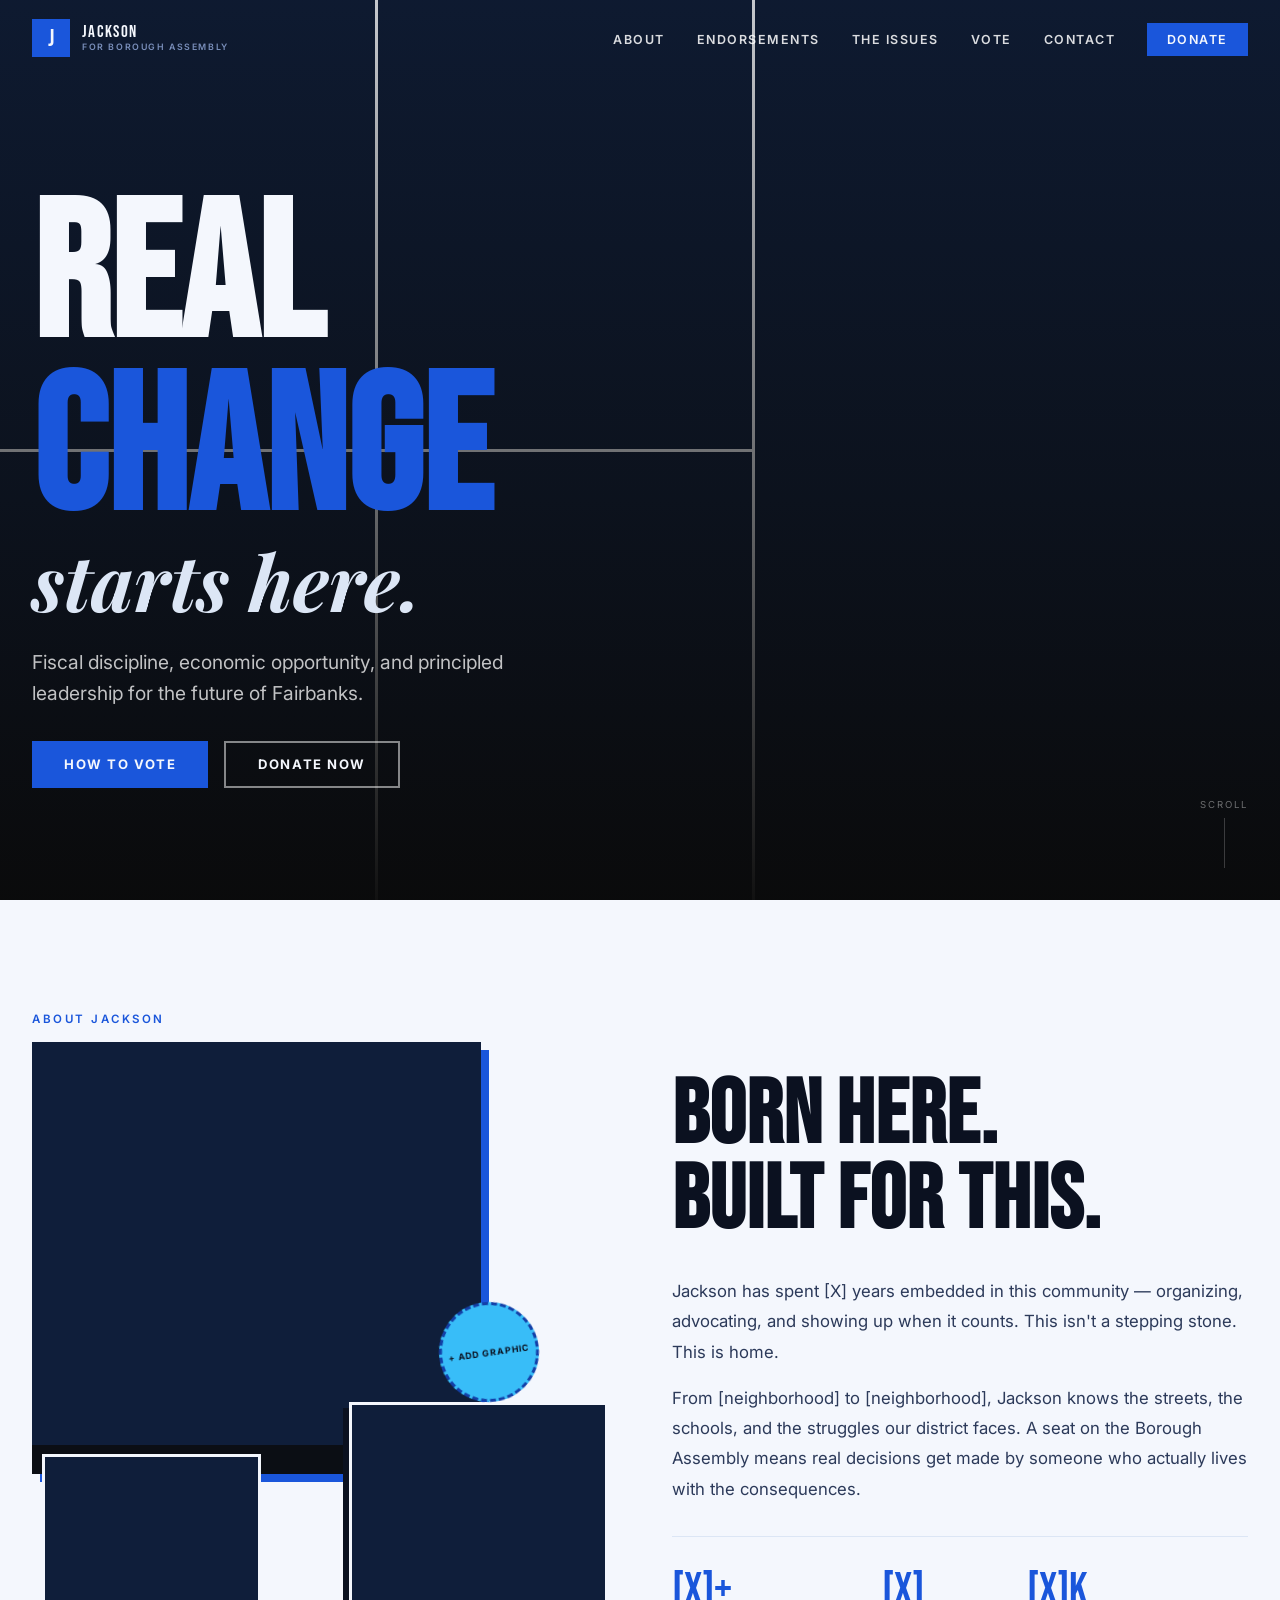
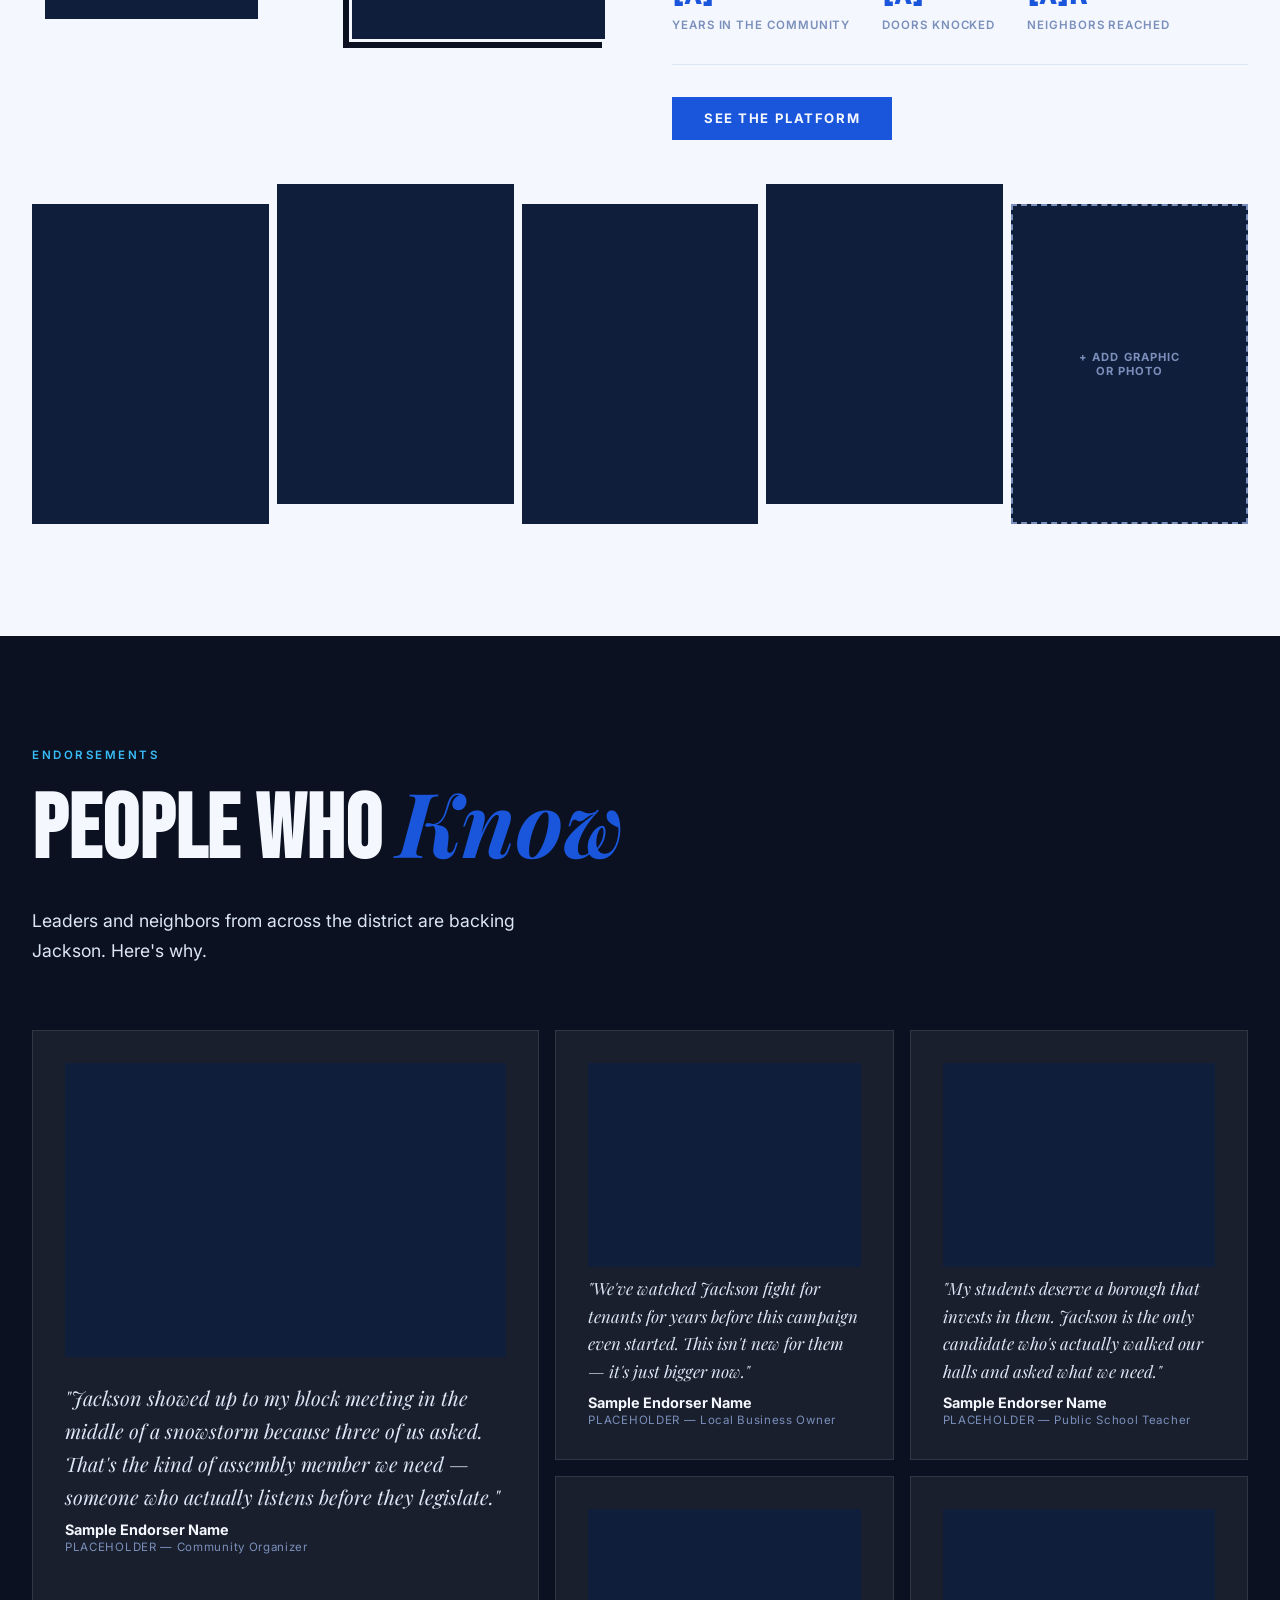
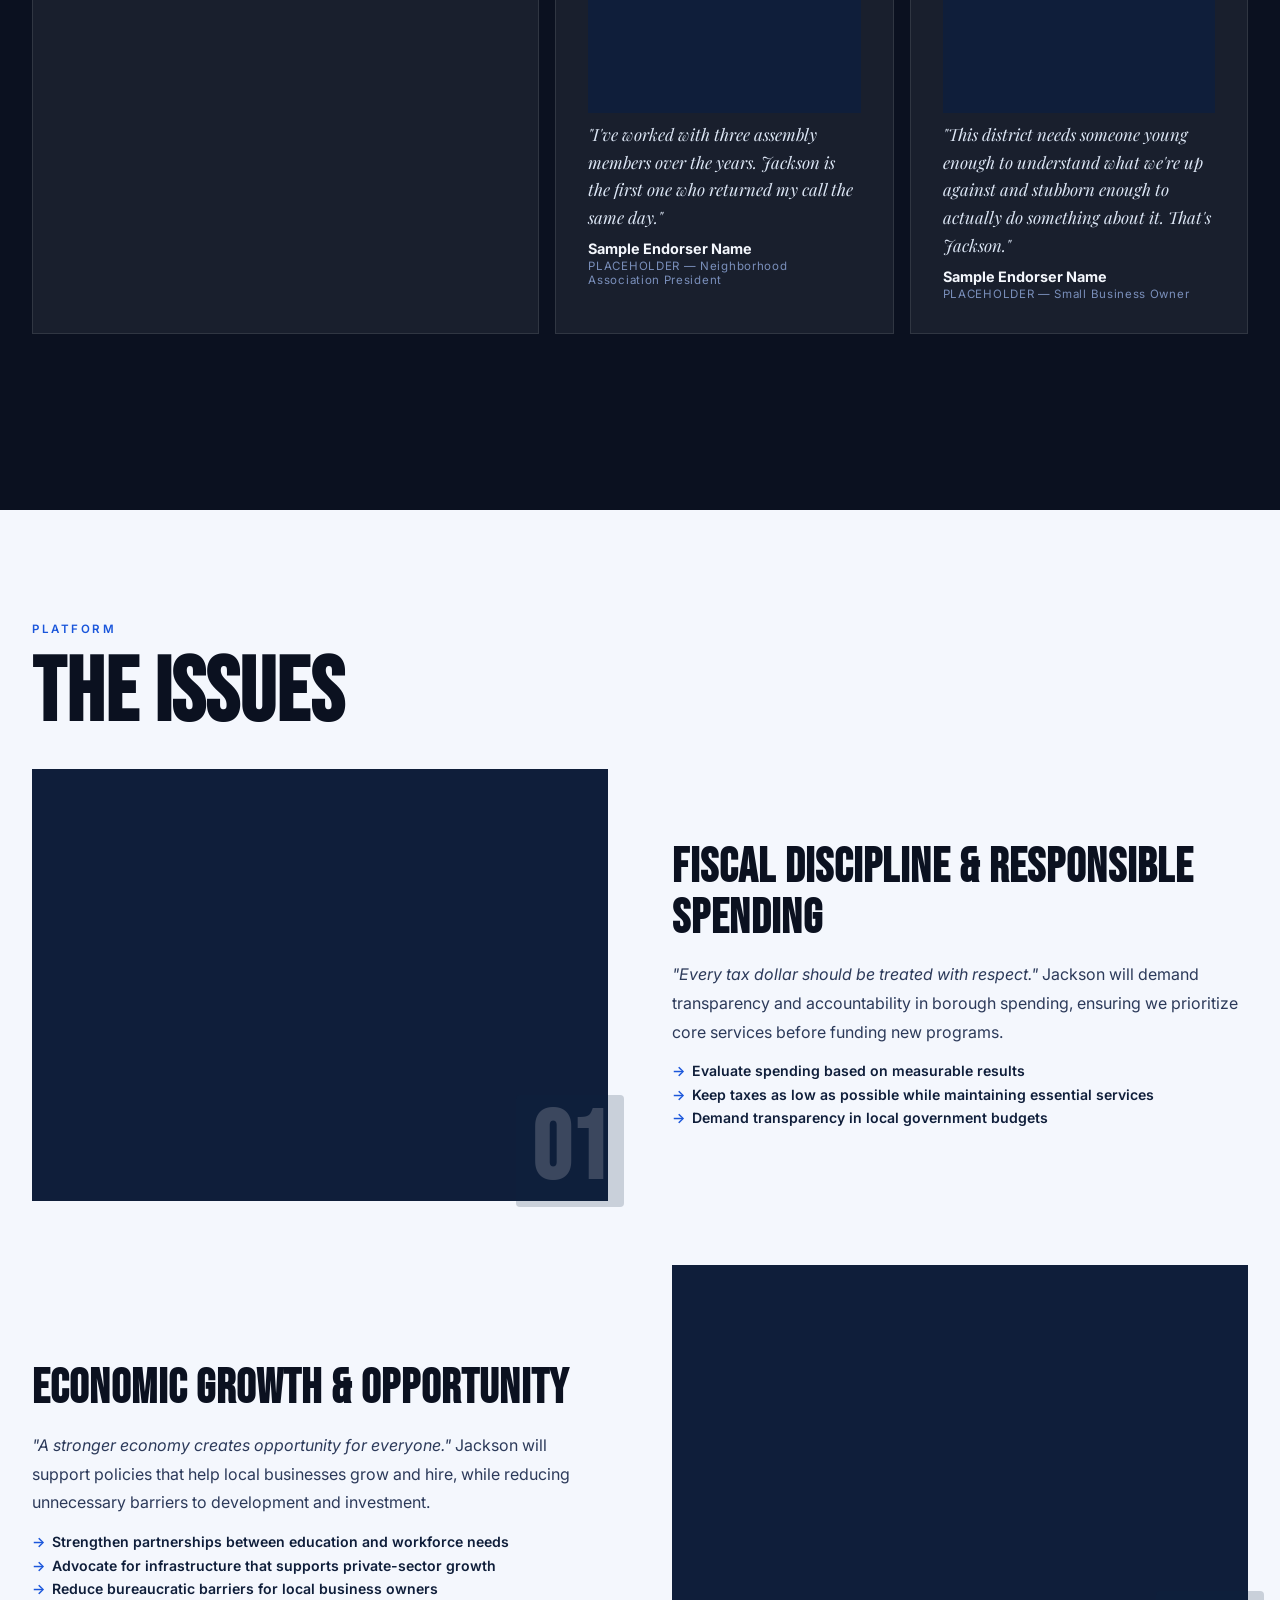
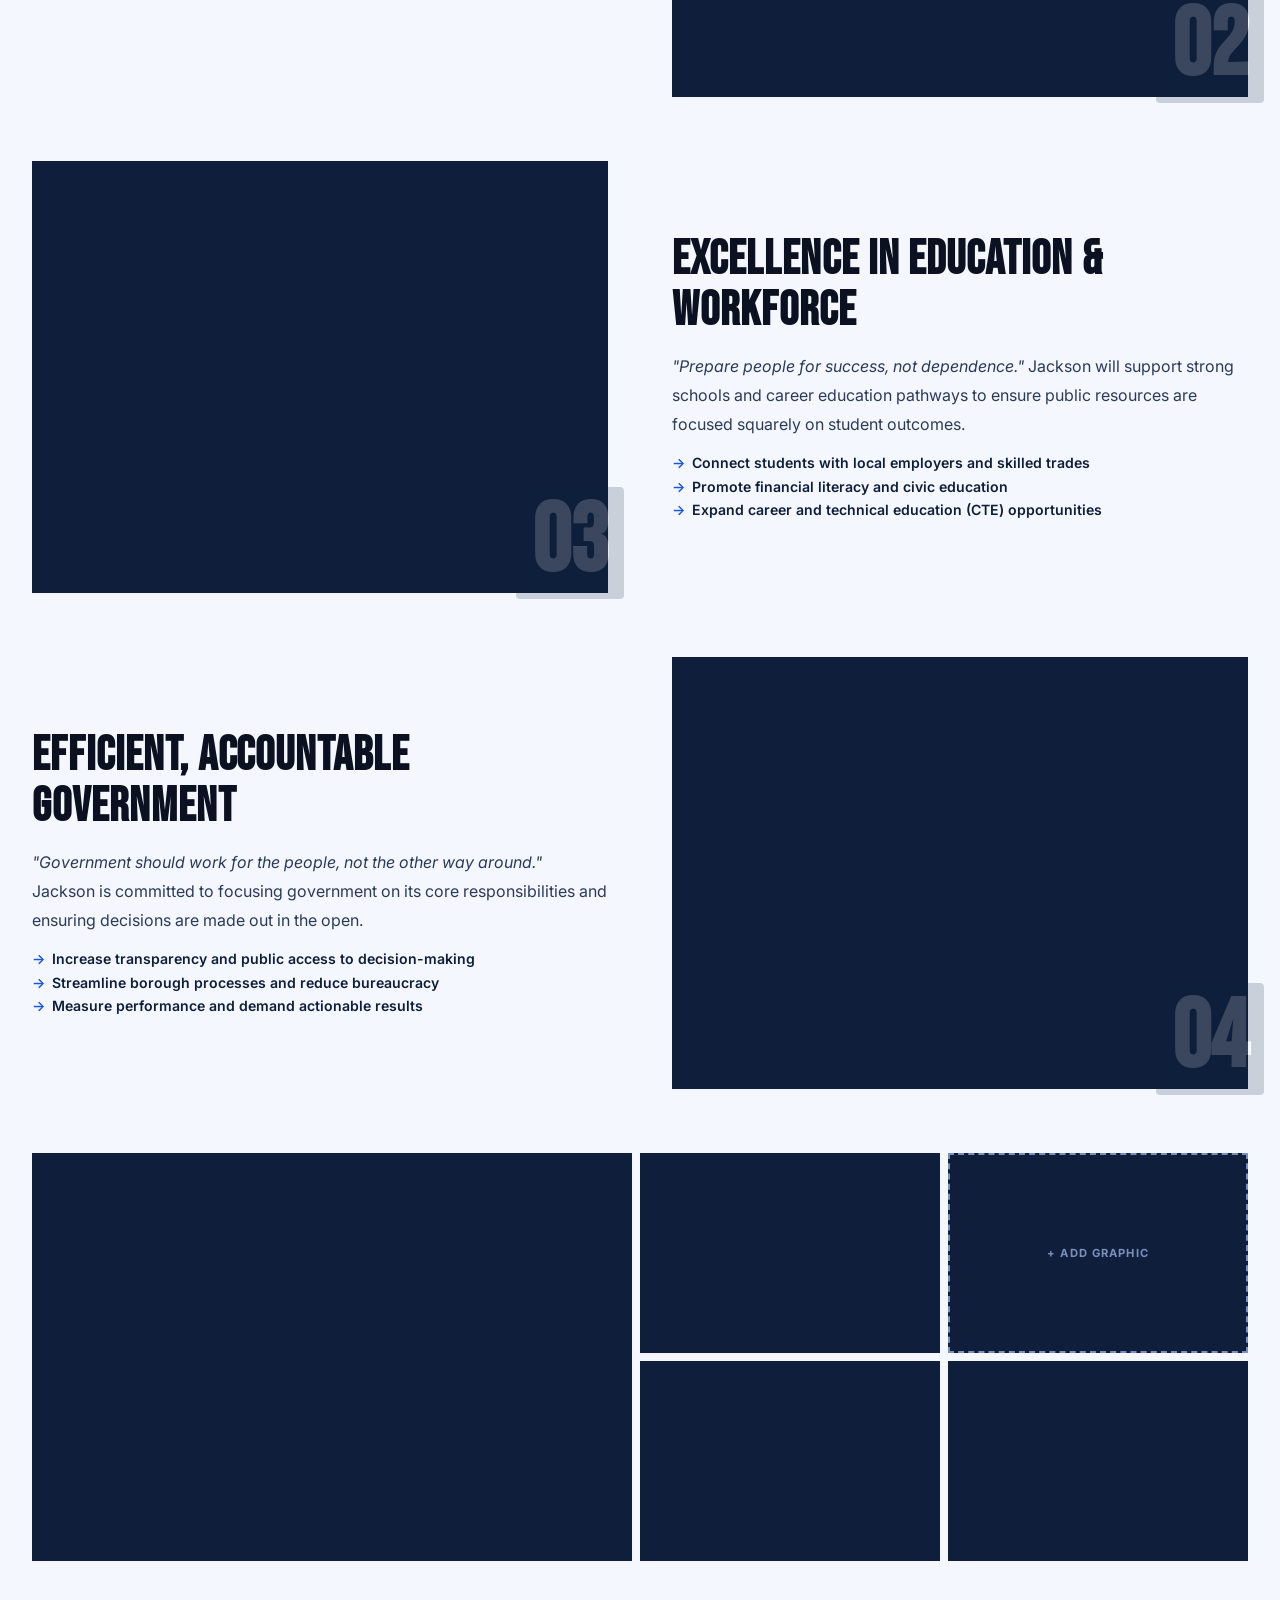
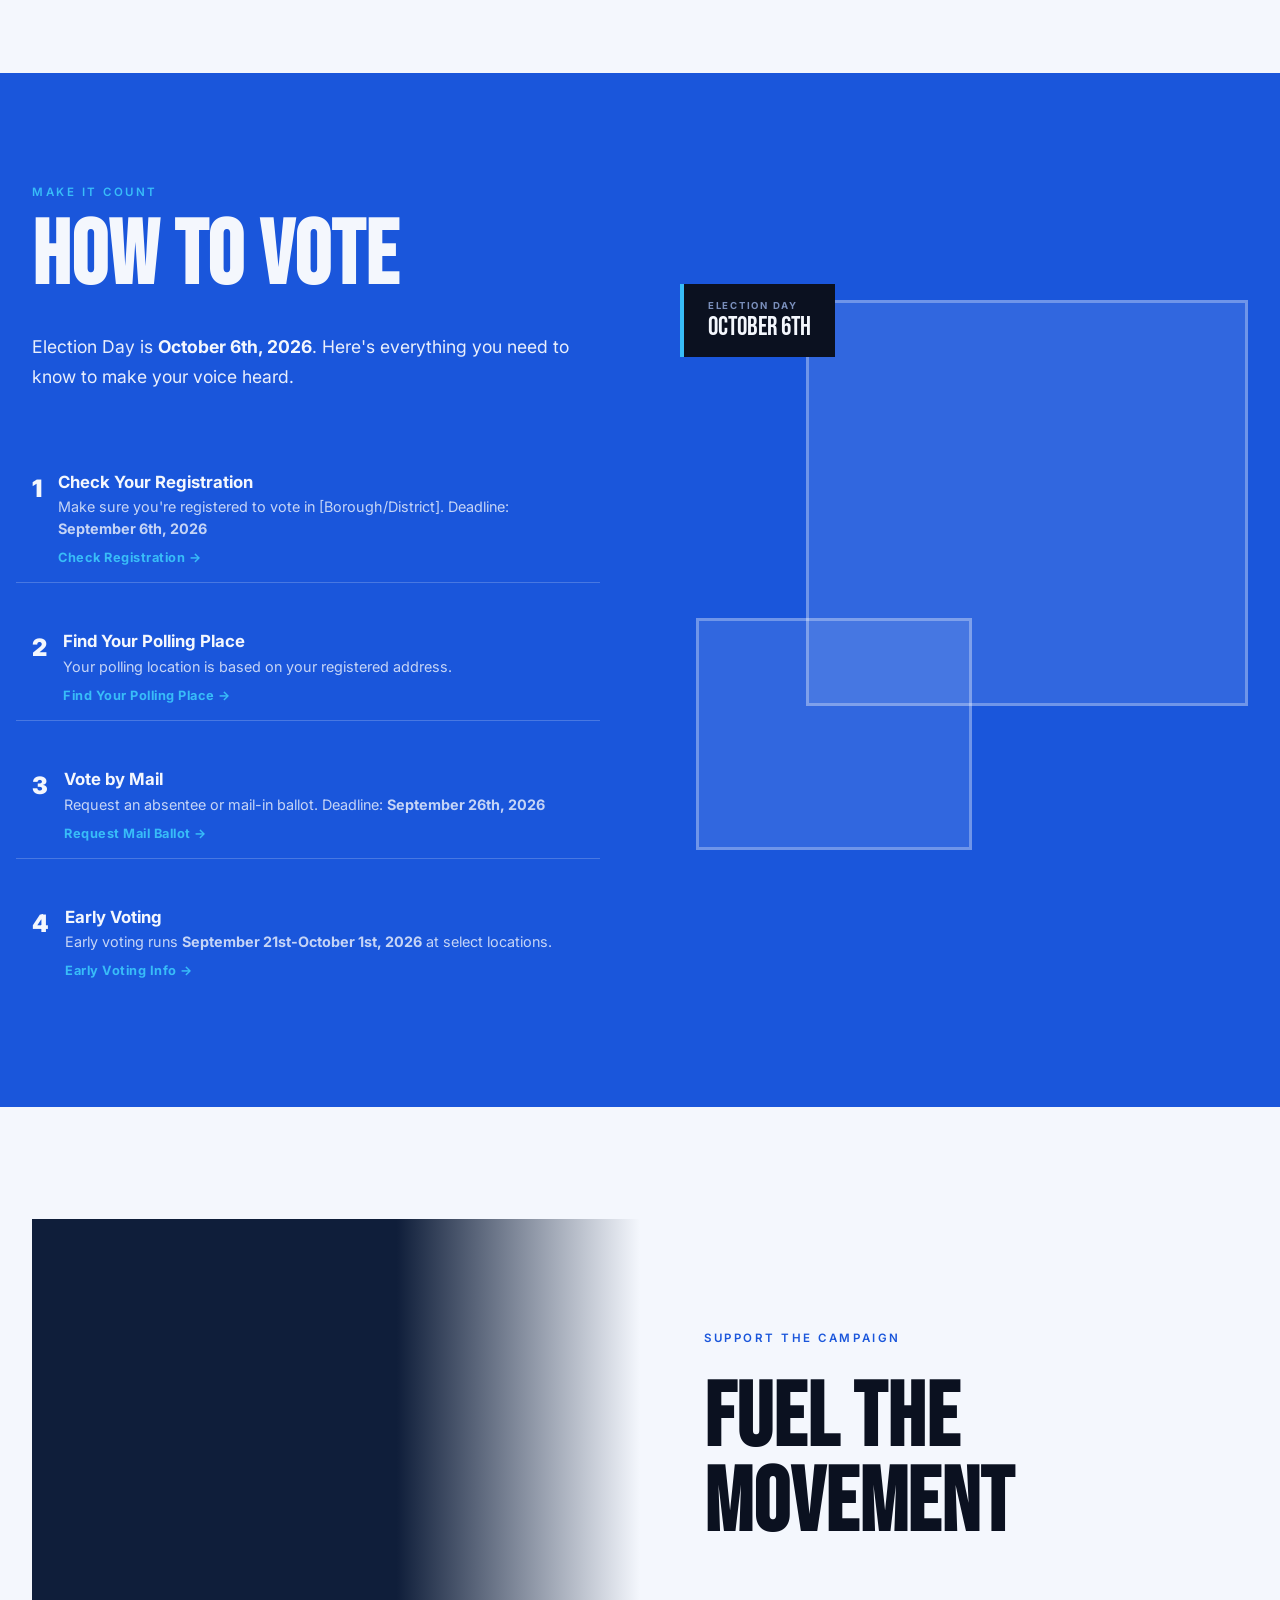
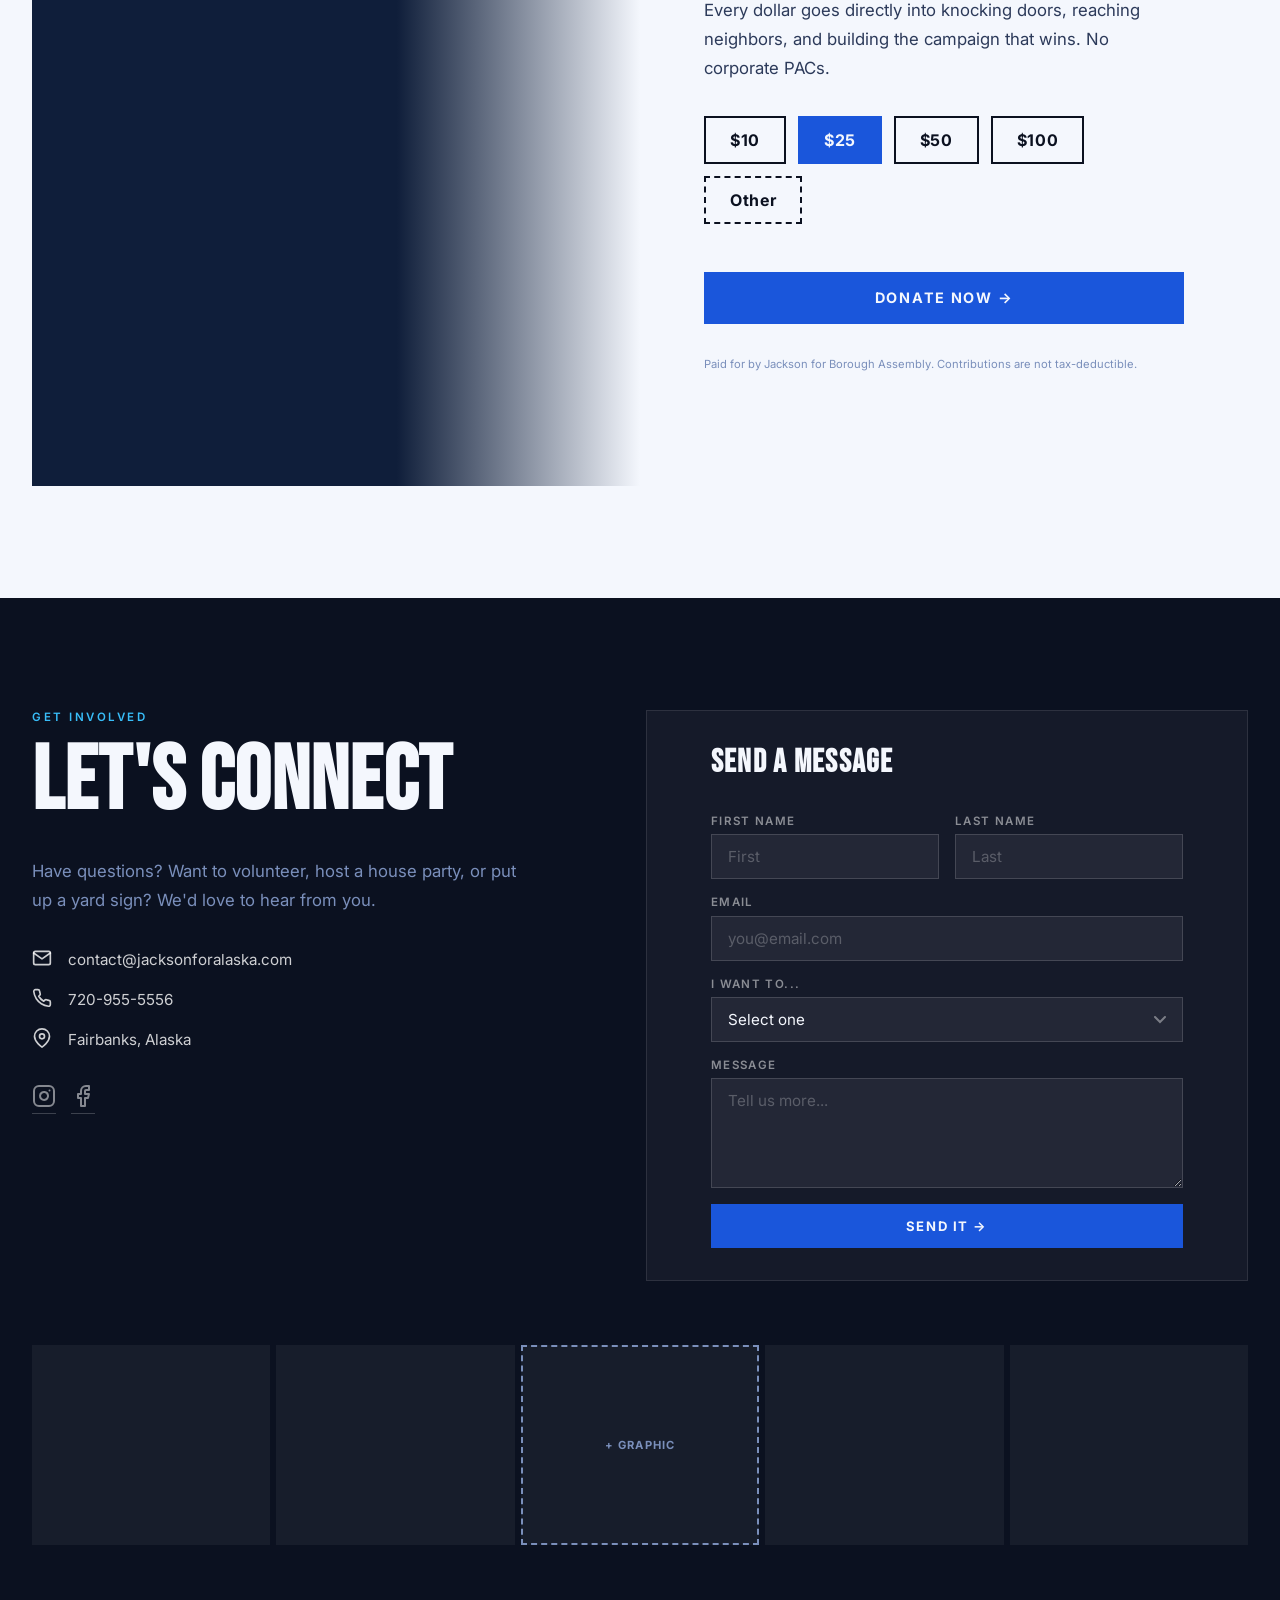
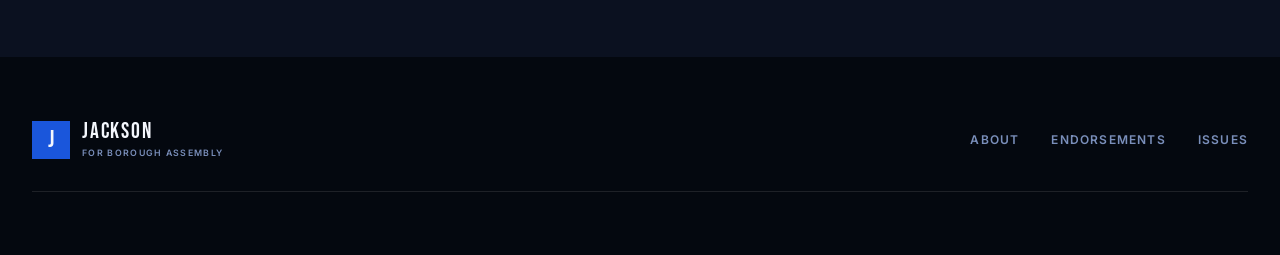
==== commit 64c61671: "Update index.html" ====
--- a/index.html
+++ b/index.html
@@ -234,7 +234,7 @@
         <div class="issue-block">
           <div class="issue-photo-wrap">
             <div class="issue-photo" style="background-image:url('photo.jpg')"></div>
-            <div class="issue-number" style="background-color: #0A2540; color: #FFFFFF; font-weight: 900; font-size: 28px; padding: 12px 20px; border-radius: 6px; display: inline-block; margin-bottom: 10px; position: relative; z-index: 10; opacity: 1; box-shadow: 0 4px 8px rgba(0,0,0,0.3);">01</div>
+            <div class="issue-number" style="background-color: #0A2540; color: #FFFFFF; font-weight: bold; padding: 8px 16px; border-radius: 4px; display: inline-block; margin-bottom: 10px;">01</div>
           </div>
           <div class="issue-text">
             <h3 class="issue-title">Fiscal Discipline & Responsible Spending</h3>
@@ -250,7 +250,7 @@
         <div class="issue-block issue-block--reverse">
           <div class="issue-photo-wrap">
             <div class="issue-photo" style="background-image:url('photo.jpg')"></div>
-            <div class="issue-number" style="background-color: #0A2540; color: #FFFFFF; font-weight: 900; font-size: 28px; padding: 12px 20px; border-radius: 6px; display: inline-block; margin-bottom: 10px; position: relative; z-index: 10; opacity: 1; box-shadow: 0 4px 8px rgba(0,0,0,0.3);">02</div>
+            <div class="issue-number" style="background-color: #0A2540; color: #FFFFFF; font-weight: bold; padding: 8px 16px; border-radius: 4px; display: inline-block; margin-bottom: 10px;">02</div>
           </div>
           <div class="issue-text">
             <h3 class="issue-title">Economic Growth & Opportunity</h3>
@@ -266,7 +266,7 @@
         <div class="issue-block">
           <div class="issue-photo-wrap">
             <div class="issue-photo" style="background-image:url('photo.jpg')"></div>
-            <div class="issue-number" style="background-color: #0A2540; color: #FFFFFF; font-weight: 900; font-size: 28px; padding: 12px 20px; border-radius: 6px; display: inline-block; margin-bottom: 10px; position: relative; z-index: 10; opacity: 1; box-shadow: 0 4px 8px rgba(0,0,0,0.3);">03</div>
+            <div class="issue-number" style="background-color: #0A2540; color: #FFFFFF; font-weight: bold; padding: 8px 16px; border-radius: 4px; display: inline-block; margin-bottom: 10px;">03</div>
           </div>
           <div class="issue-text">
             <h3 class="issue-title">Excellence in Education & Workforce</h3>
@@ -282,7 +282,7 @@
         <div class="issue-block issue-block--reverse">
           <div class="issue-photo-wrap">
             <div class="issue-photo" style="background-image:url('photo.jpg')"></div>
-            <div class="issue-number" style="background-color: #0A2540; color: #FFFFFF; font-weight: 900; font-size: 28px; padding: 12px 20px; border-radius: 6px; display: inline-block; margin-bottom: 10px; position: relative; z-index: 10; opacity: 1; box-shadow: 0 4px 8px rgba(0,0,0,0.3);">04</div>
+            <div class="issue-number" style="background-color: #0A2540; color: #FFFFFF; font-weight: bold; padding: 8px 16px; border-radius: 4px; display: inline-block; margin-bottom: 10px;">04</div>
           </div>
           <div class="issue-text">
             <h3 class="issue-title">Efficient, Accountable Government</h3>
@@ -306,7 +306,7 @@
       </div>
 
     </div>
-  </section>
+  </section> 
 
   <!-- ============================================================ -->
   <!-- VOTE / "HOW TO VOTE" SECTION (accent background)              -->
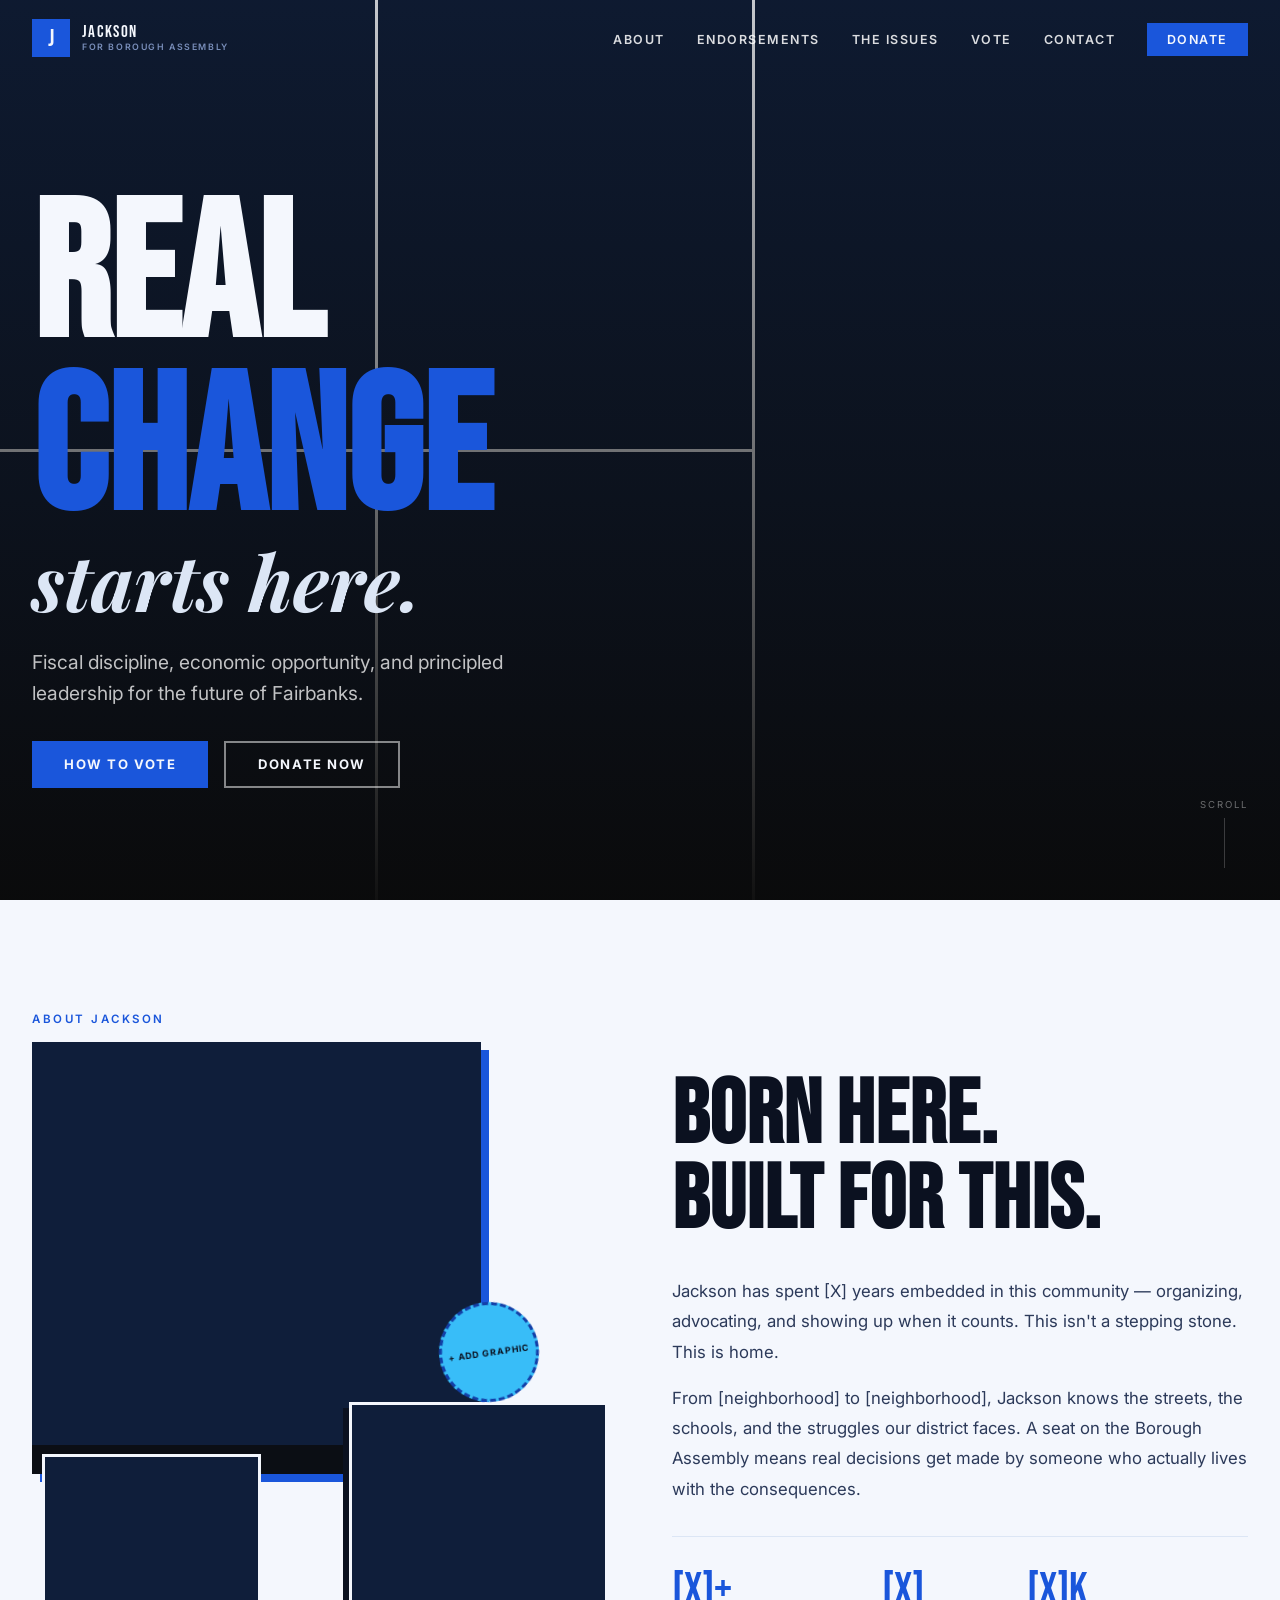
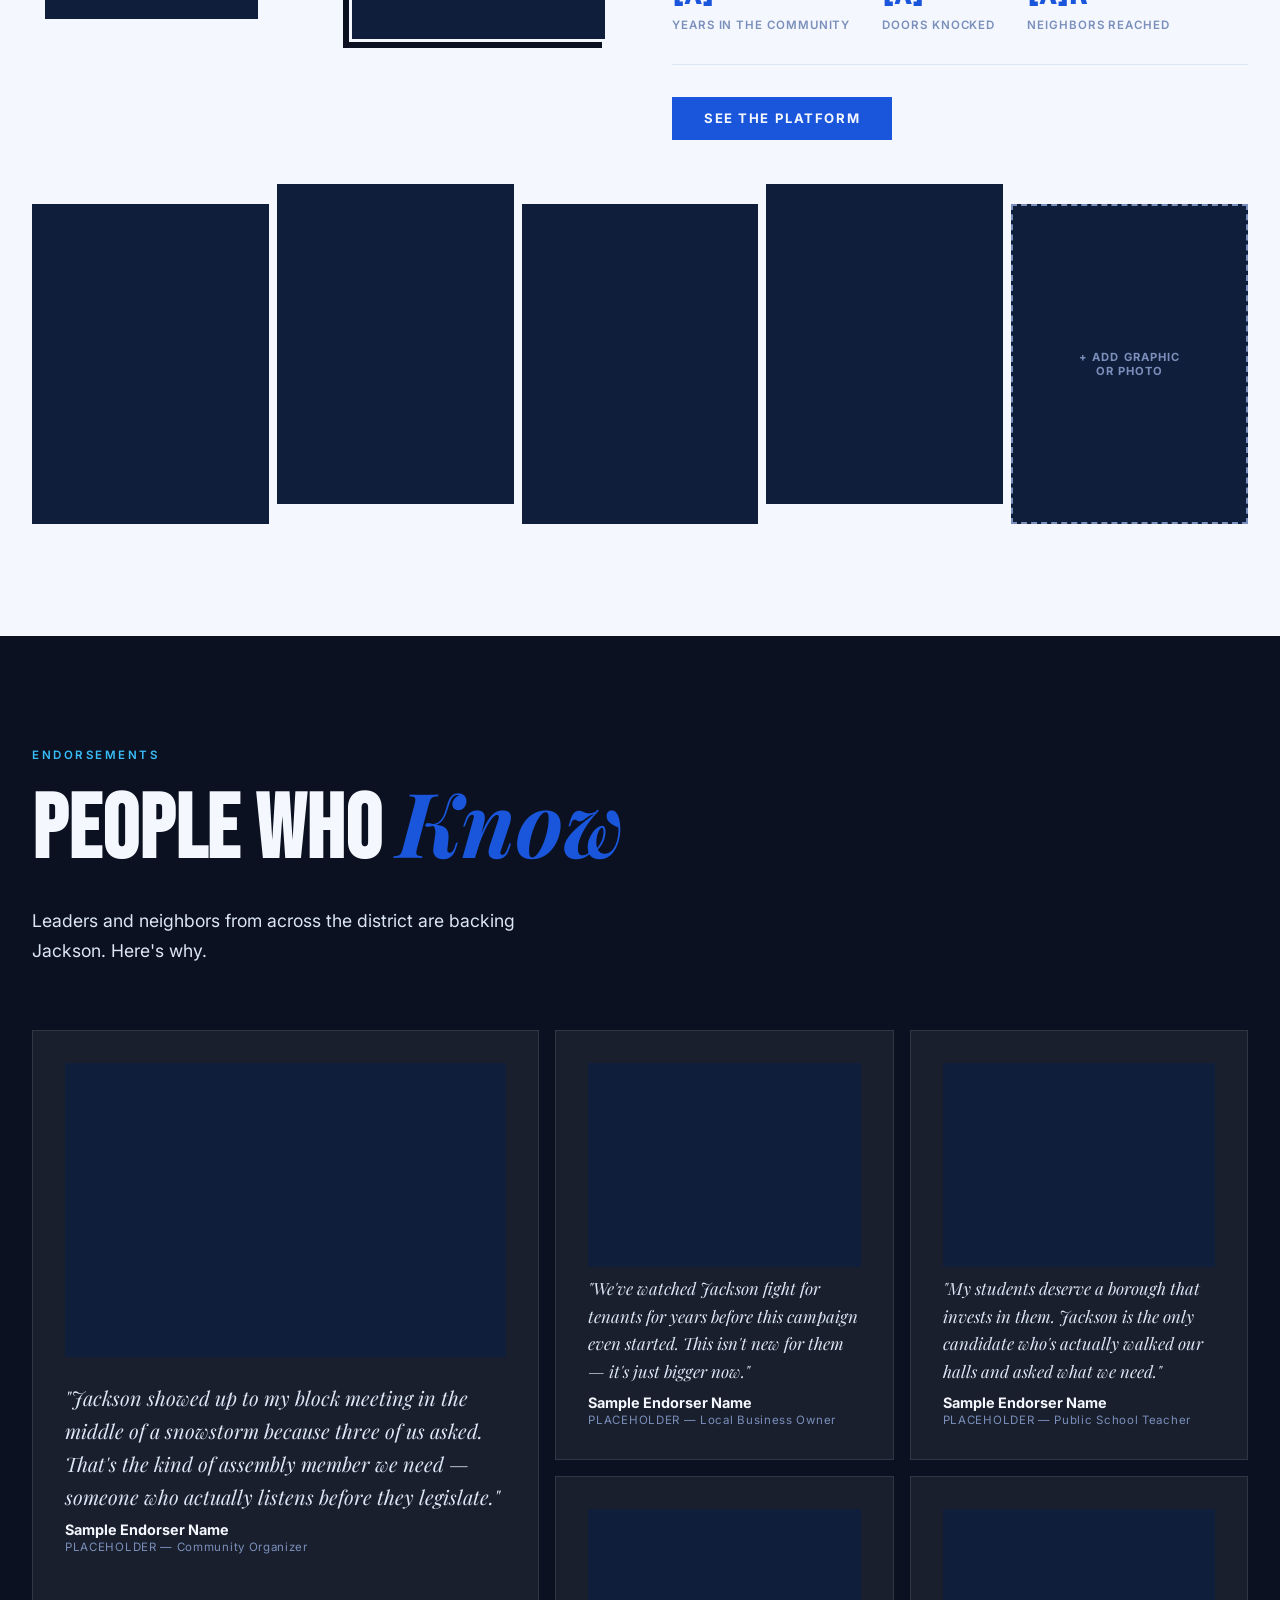
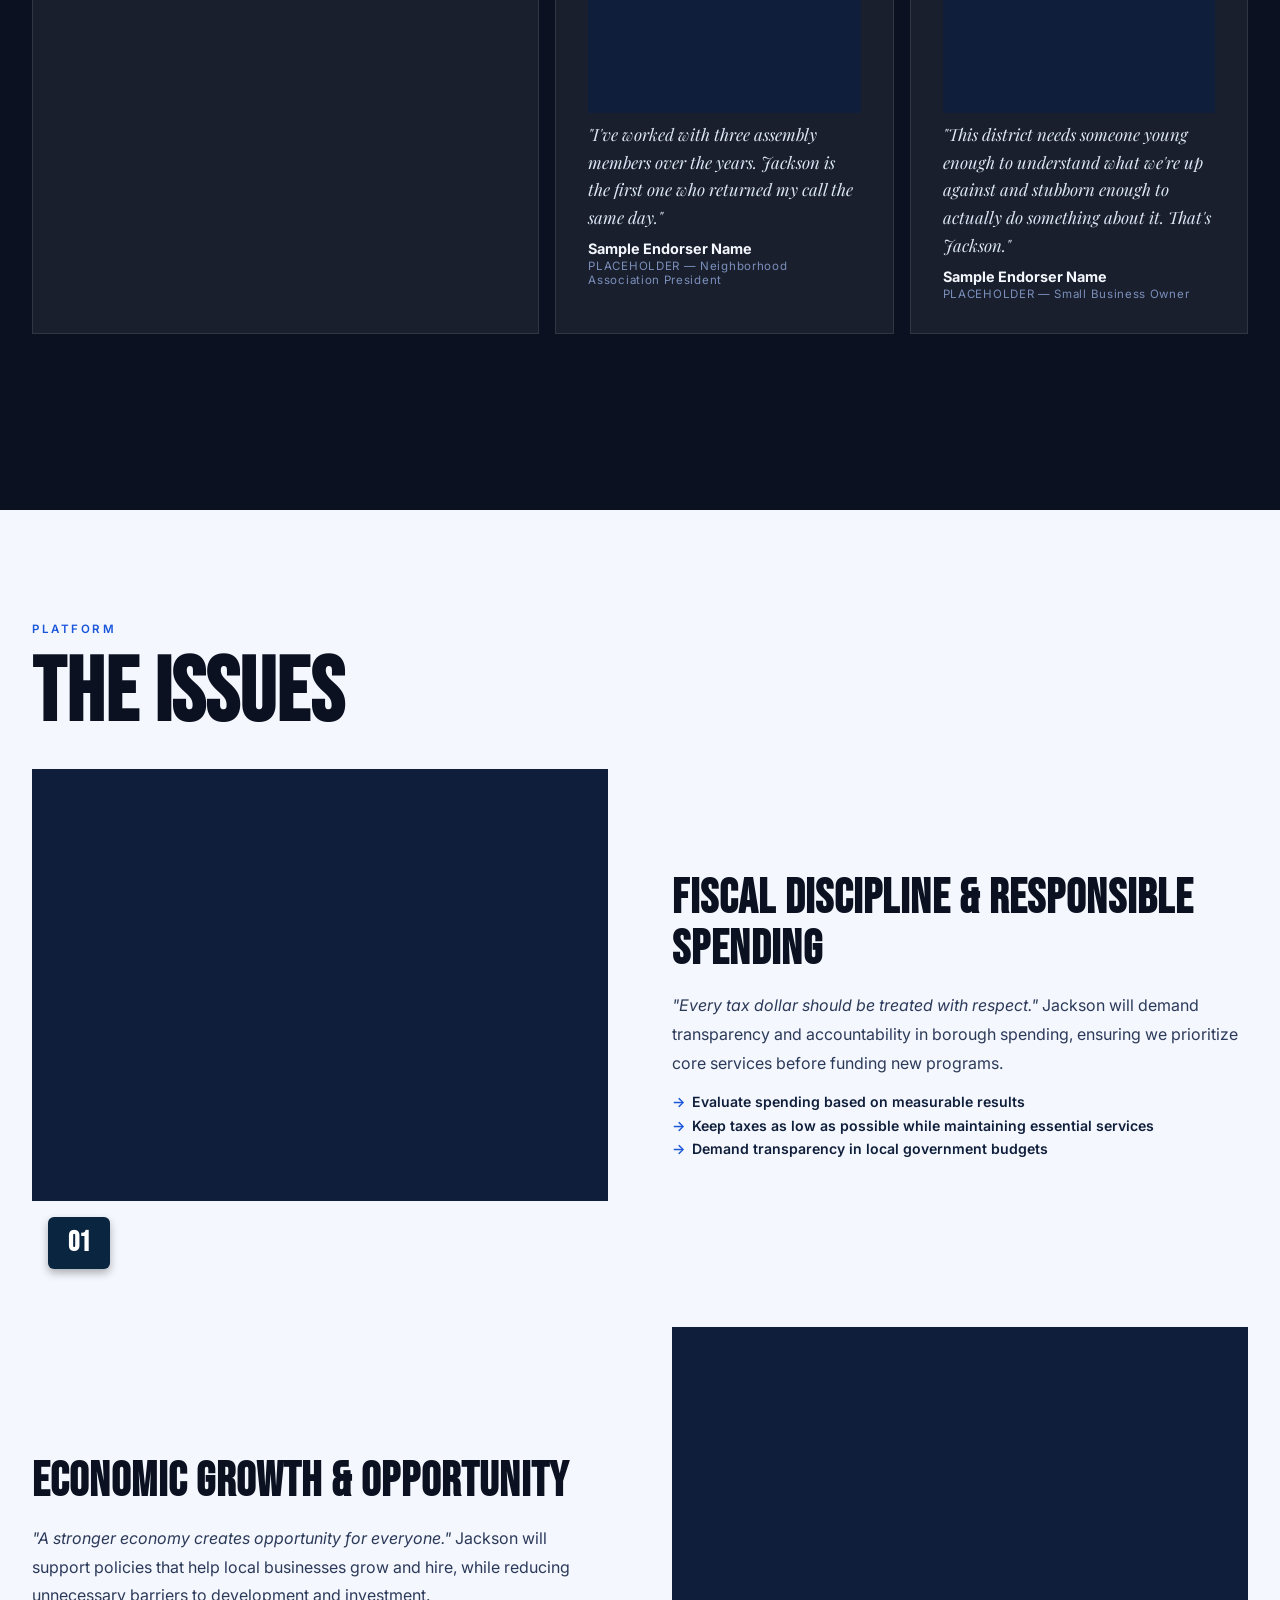
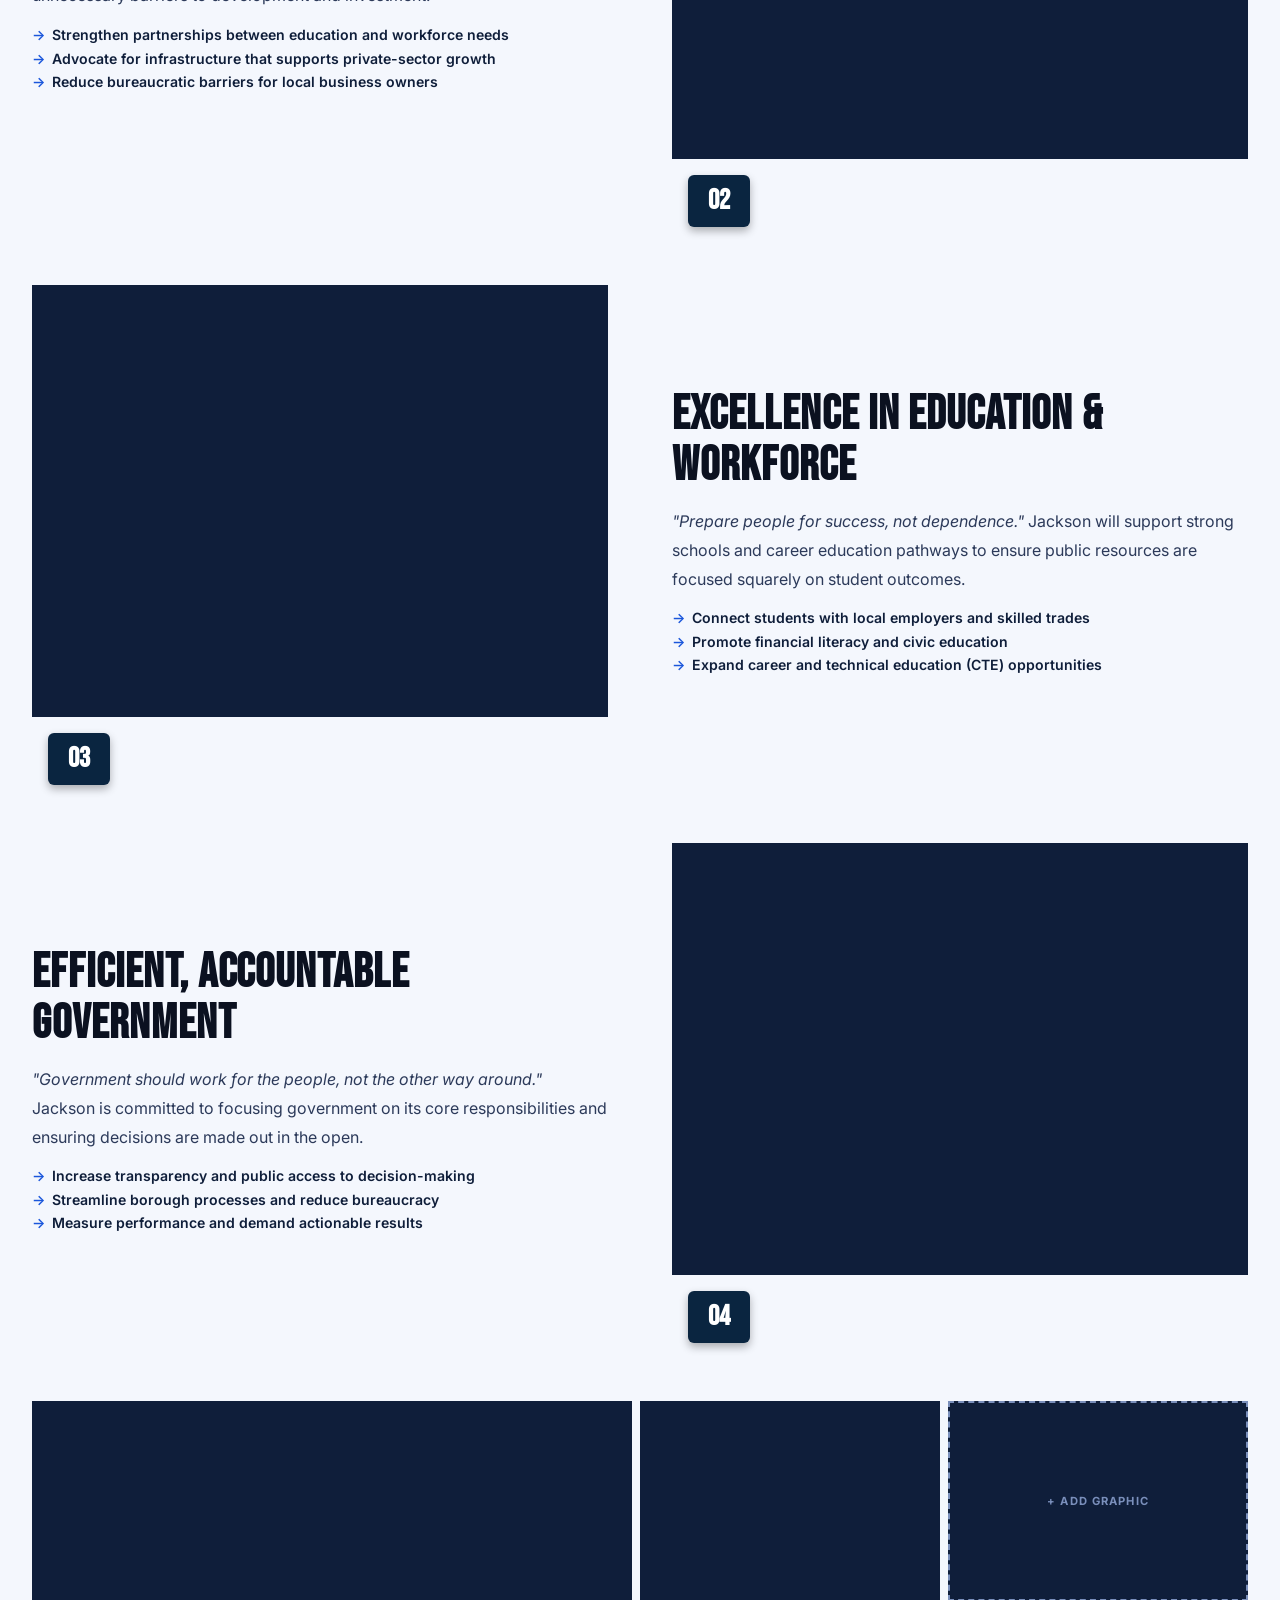
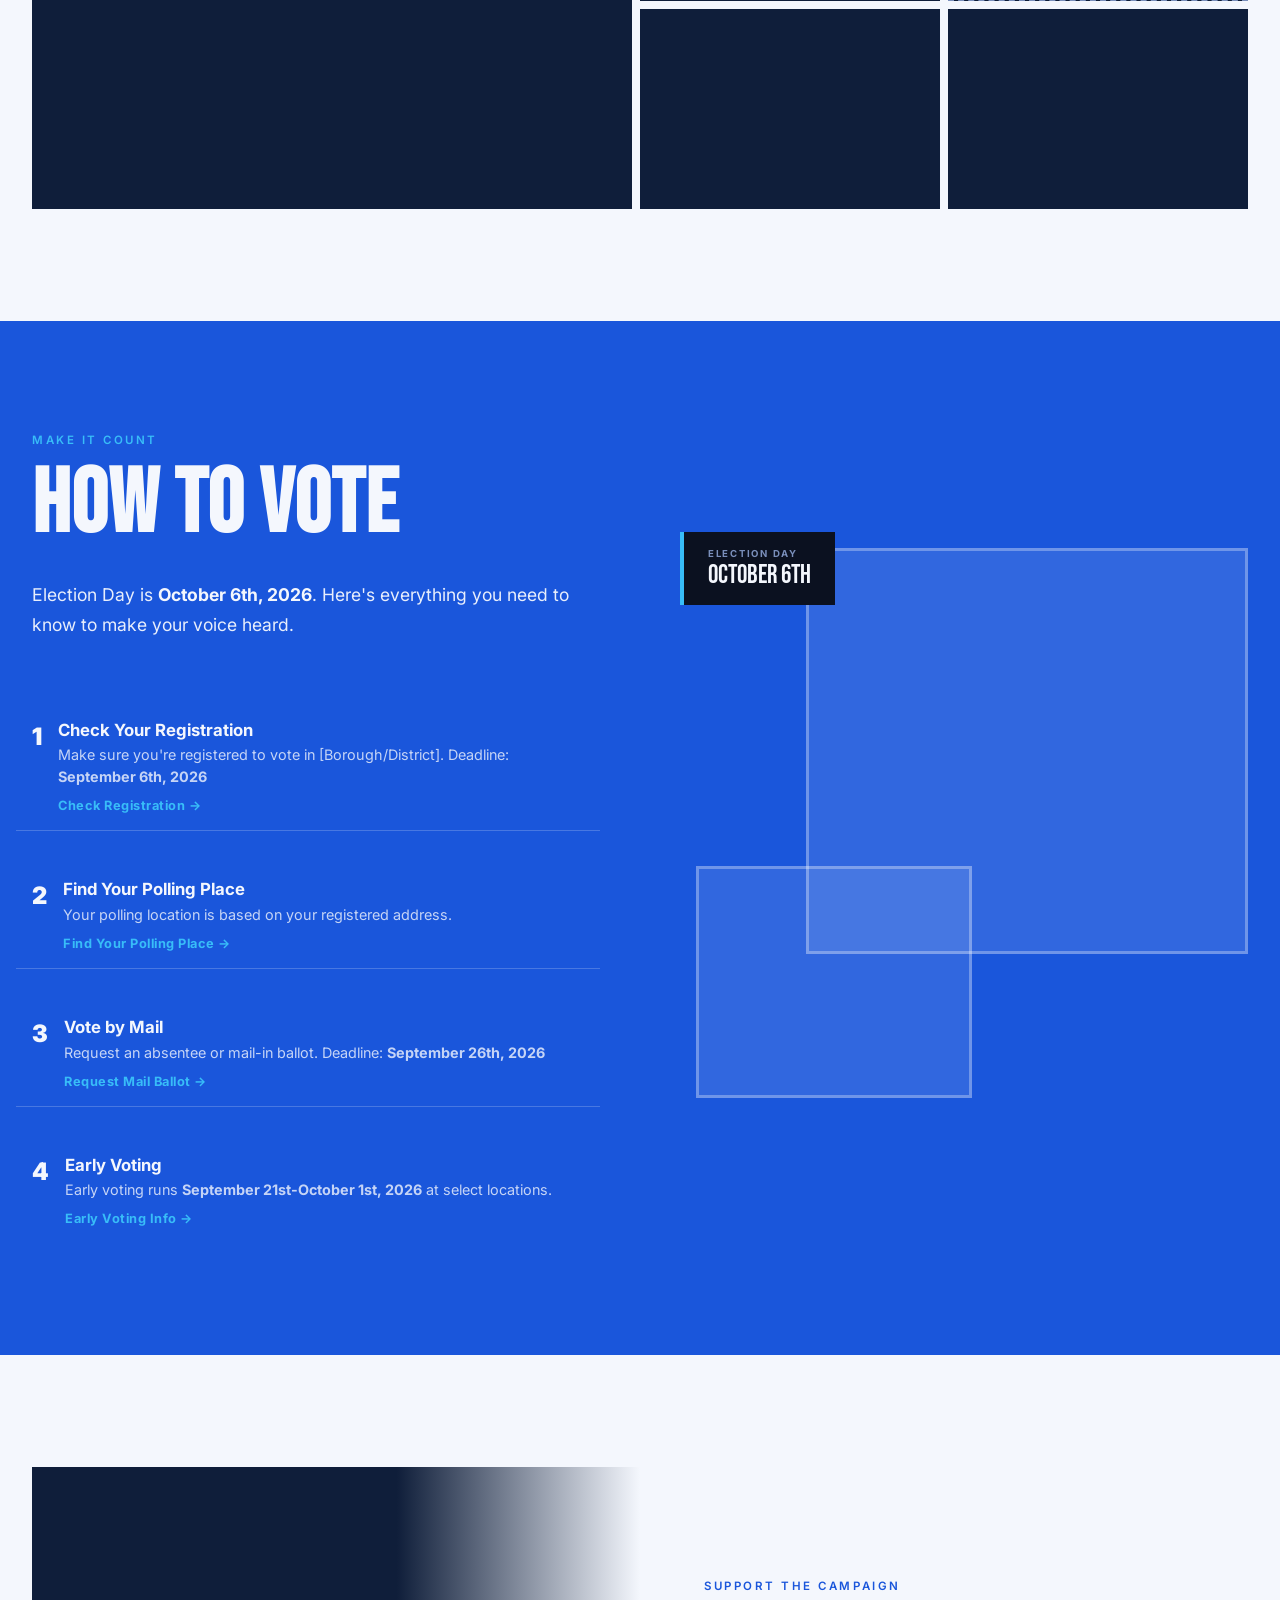
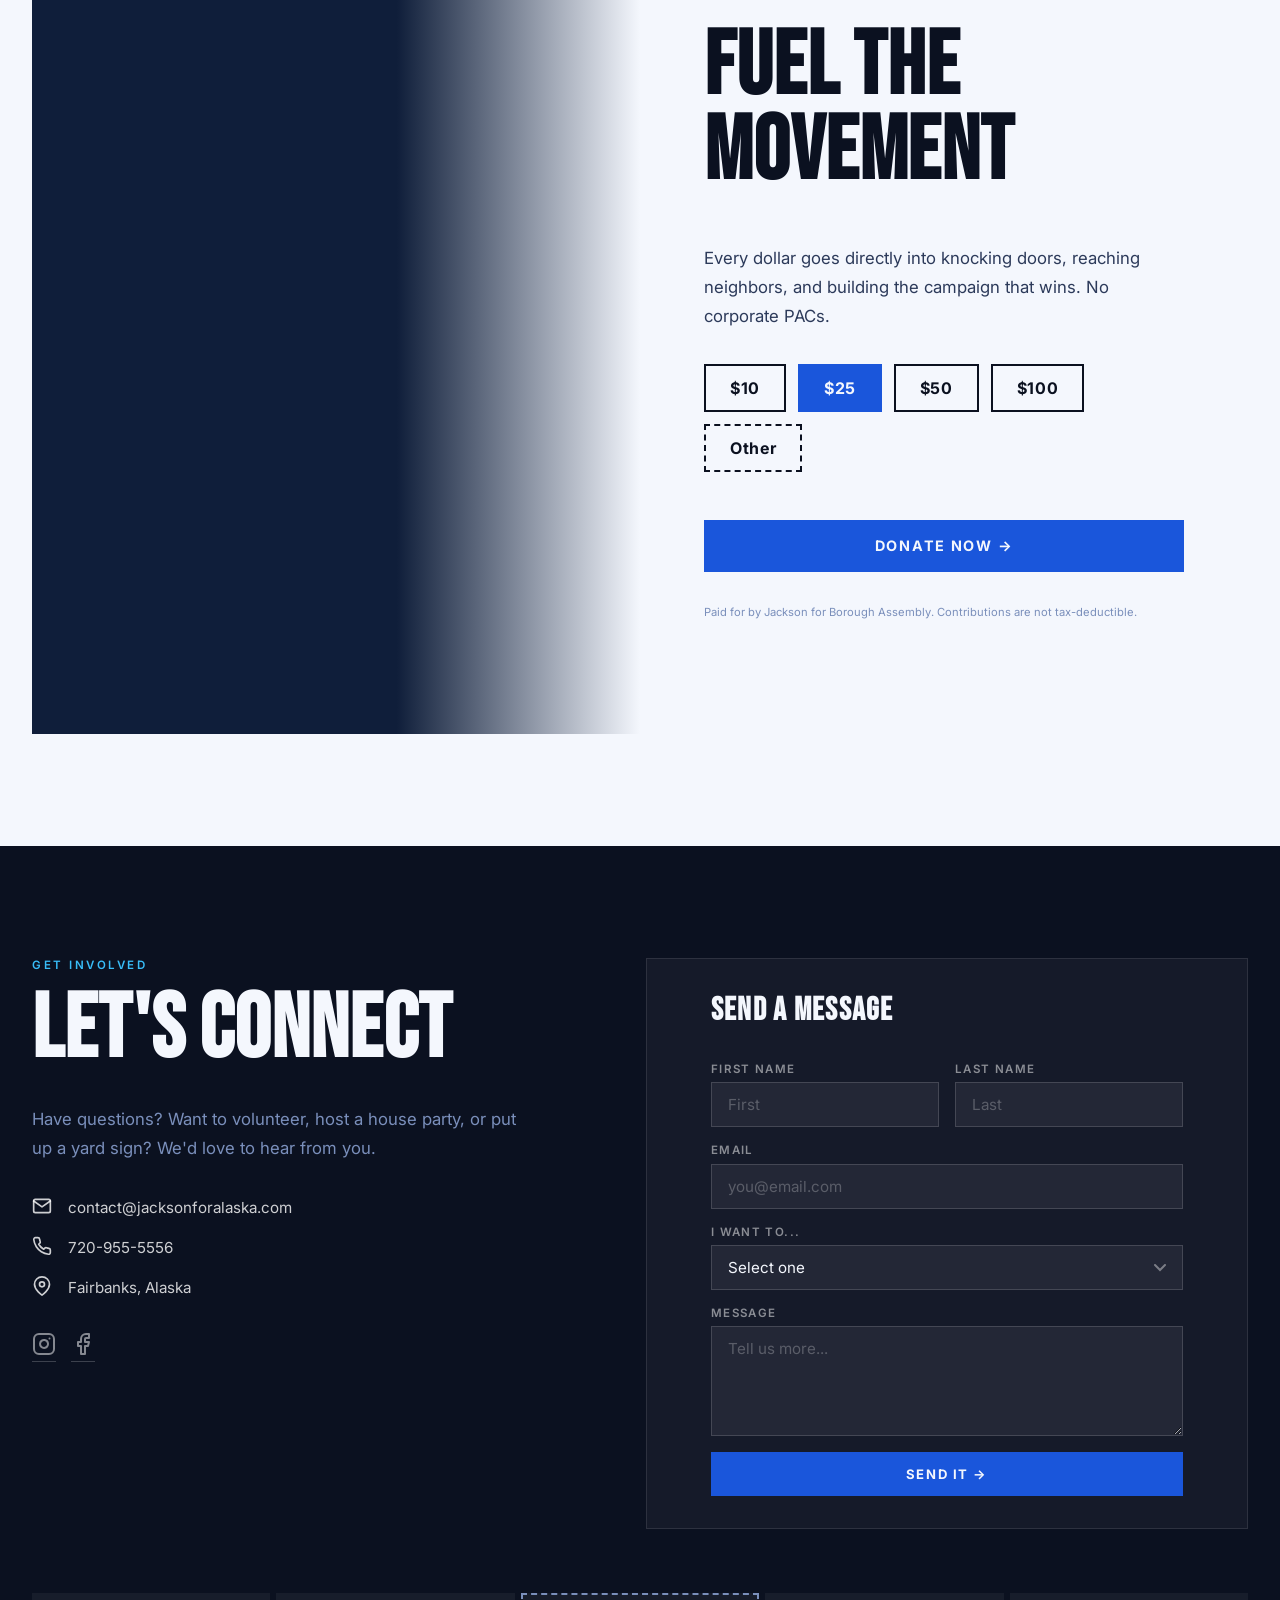
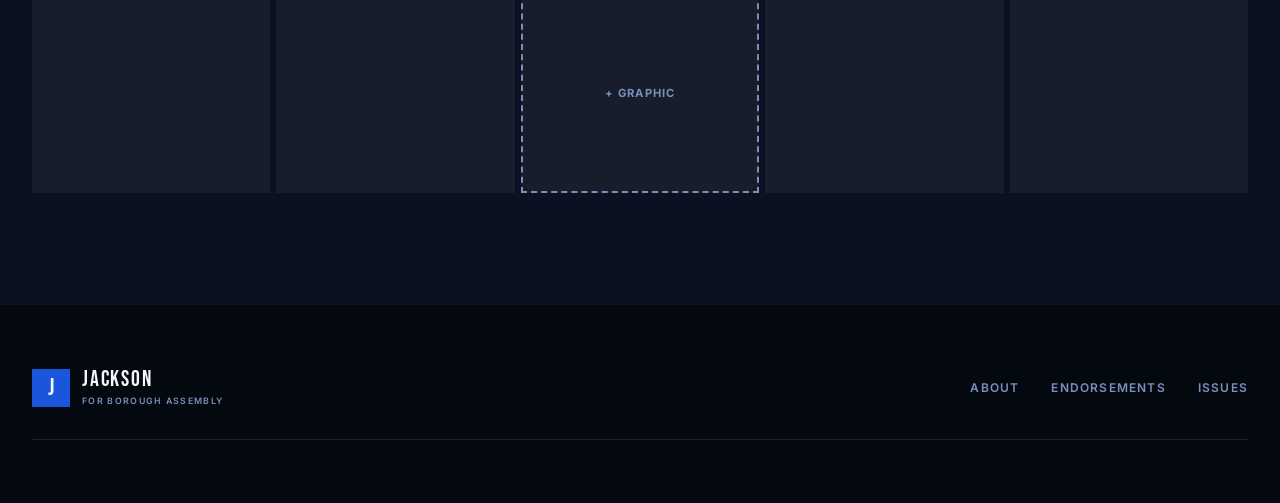
==== commit cc8ae289: "Improve issue number styling in index.html Updated the styling of issue numbers to enhance visibilit" ====
--- a/index.html
+++ b/index.html
@@ -234,7 +234,7 @@
         <div class="issue-block">
           <div class="issue-photo-wrap">
             <div class="issue-photo" style="background-image:url('photo.jpg')"></div>
-            <div class="issue-number" style="background-color: #0A2540; color: #FFFFFF; font-weight: bold; padding: 8px 16px; border-radius: 4px; display: inline-block; margin-bottom: 10px;">01</div>
+            <div class="issue-number" style="background-color: #0A2540; color: #FFFFFF; font-weight: 900; font-size: 28px; padding: 12px 20px; border-radius: 6px; display: inline-block; margin-bottom: 10px; position: relative; z-index: 10; opacity: 1; box-shadow: 0 4px 8px rgba(0,0,0,0.3);">01</div>
           </div>
           <div class="issue-text">
             <h3 class="issue-title">Fiscal Discipline & Responsible Spending</h3>
@@ -250,7 +250,7 @@
         <div class="issue-block issue-block--reverse">
           <div class="issue-photo-wrap">
             <div class="issue-photo" style="background-image:url('photo.jpg')"></div>
-            <div class="issue-number" style="background-color: #0A2540; color: #FFFFFF; font-weight: bold; padding: 8px 16px; border-radius: 4px; display: inline-block; margin-bottom: 10px;">02</div>
+            <div class="issue-number" style="background-color: #0A2540; color: #FFFFFF; font-weight: 900; font-size: 28px; padding: 12px 20px; border-radius: 6px; display: inline-block; margin-bottom: 10px; position: relative; z-index: 10; opacity: 1; box-shadow: 0 4px 8px rgba(0,0,0,0.3);">02</div>
           </div>
           <div class="issue-text">
             <h3 class="issue-title">Economic Growth & Opportunity</h3>
@@ -266,7 +266,7 @@
         <div class="issue-block">
           <div class="issue-photo-wrap">
             <div class="issue-photo" style="background-image:url('photo.jpg')"></div>
-            <div class="issue-number" style="background-color: #0A2540; color: #FFFFFF; font-weight: bold; padding: 8px 16px; border-radius: 4px; display: inline-block; margin-bottom: 10px;">03</div>
+            <div class="issue-number" style="background-color: #0A2540; color: #FFFFFF; font-weight: 900; font-size: 28px; padding: 12px 20px; border-radius: 6px; display: inline-block; margin-bottom: 10px; position: relative; z-index: 10; opacity: 1; box-shadow: 0 4px 8px rgba(0,0,0,0.3);">03</div>
           </div>
           <div class="issue-text">
             <h3 class="issue-title">Excellence in Education & Workforce</h3>
@@ -282,7 +282,7 @@
         <div class="issue-block issue-block--reverse">
           <div class="issue-photo-wrap">
             <div class="issue-photo" style="background-image:url('photo.jpg')"></div>
-            <div class="issue-number" style="background-color: #0A2540; color: #FFFFFF; font-weight: bold; padding: 8px 16px; border-radius: 4px; display: inline-block; margin-bottom: 10px;">04</div>
+            <div class="issue-number" style="background-color: #0A2540; color: #FFFFFF; font-weight: 900; font-size: 28px; padding: 12px 20px; border-radius: 6px; display: inline-block; margin-bottom: 10px; position: relative; z-index: 10; opacity: 1; box-shadow: 0 4px 8px rgba(0,0,0,0.3);">04</div>
           </div>
           <div class="issue-text">
             <h3 class="issue-title">Efficient, Accountable Government</h3>
@@ -306,7 +306,7 @@
       </div>
 
     </div>
-  </section> 
+  </section>
 
   <!-- ============================================================ -->
   <!-- VOTE / "HOW TO VOTE" SECTION (accent background)              -->
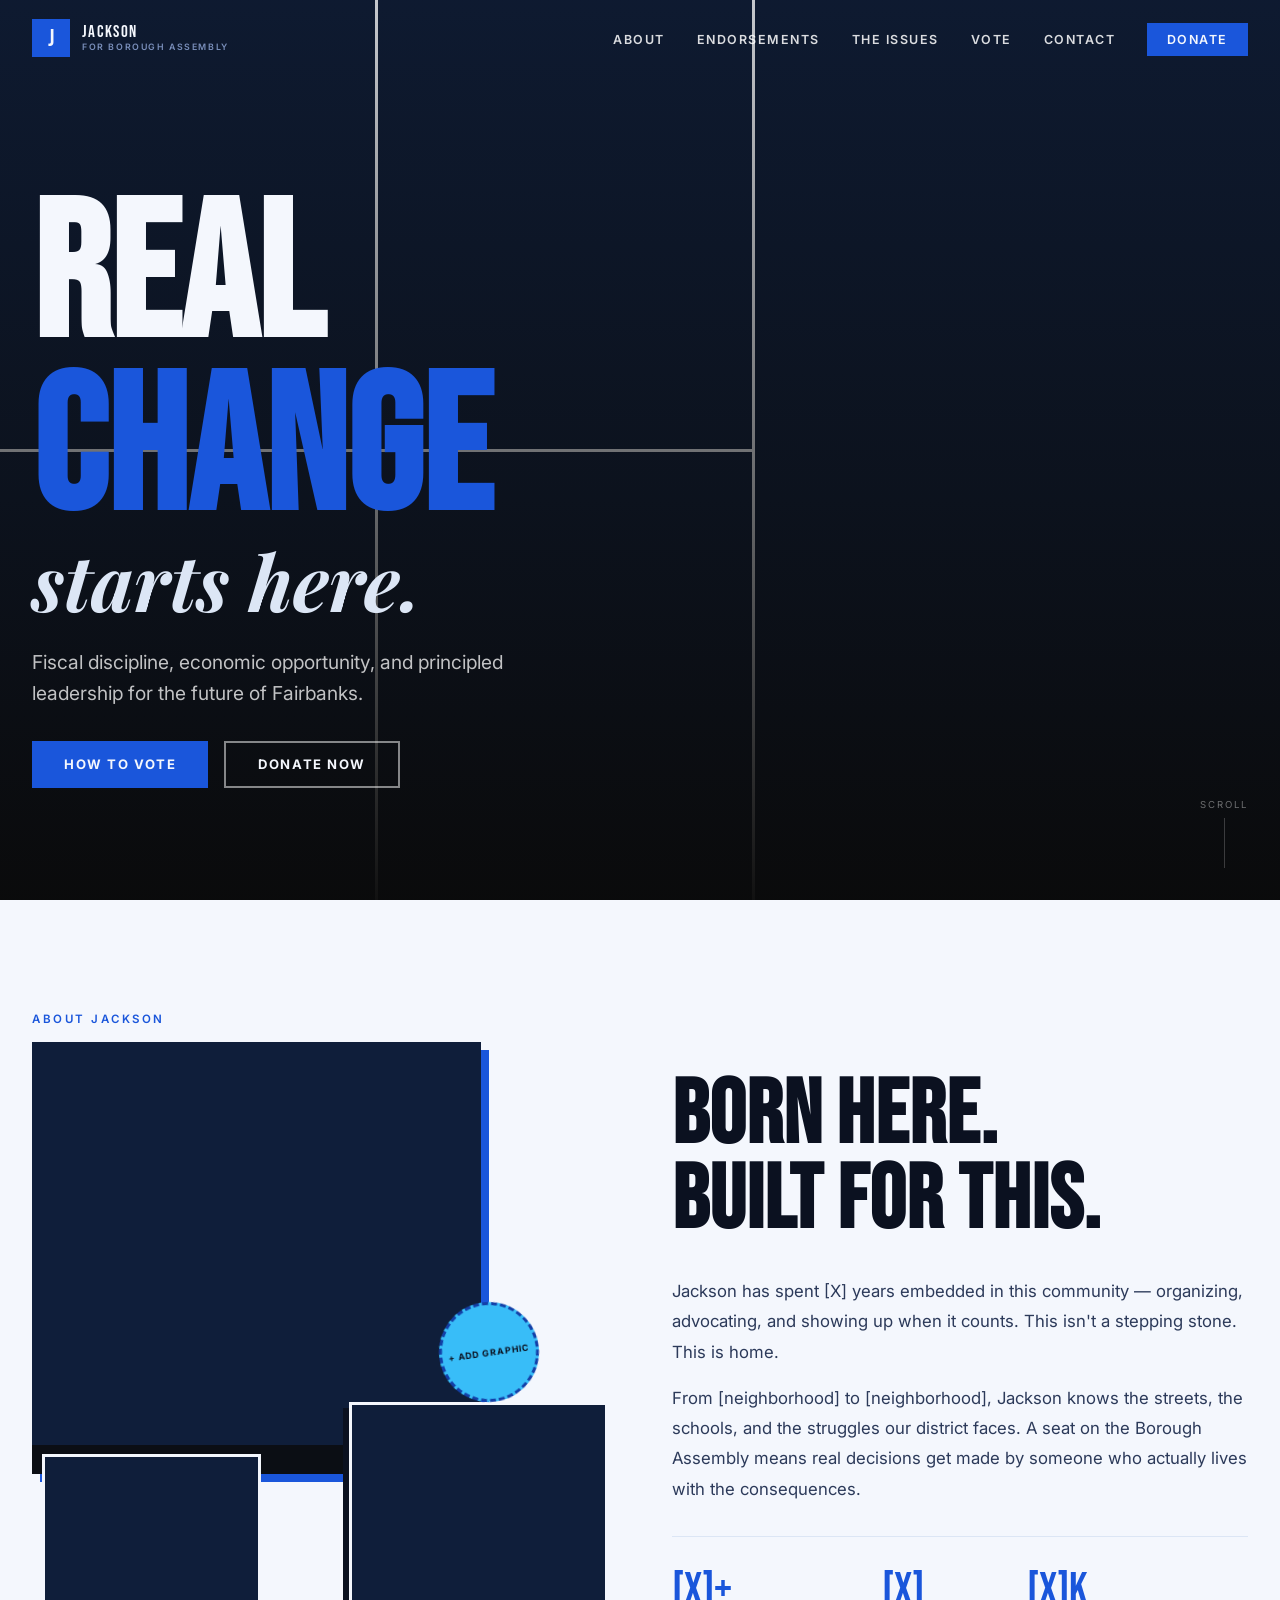
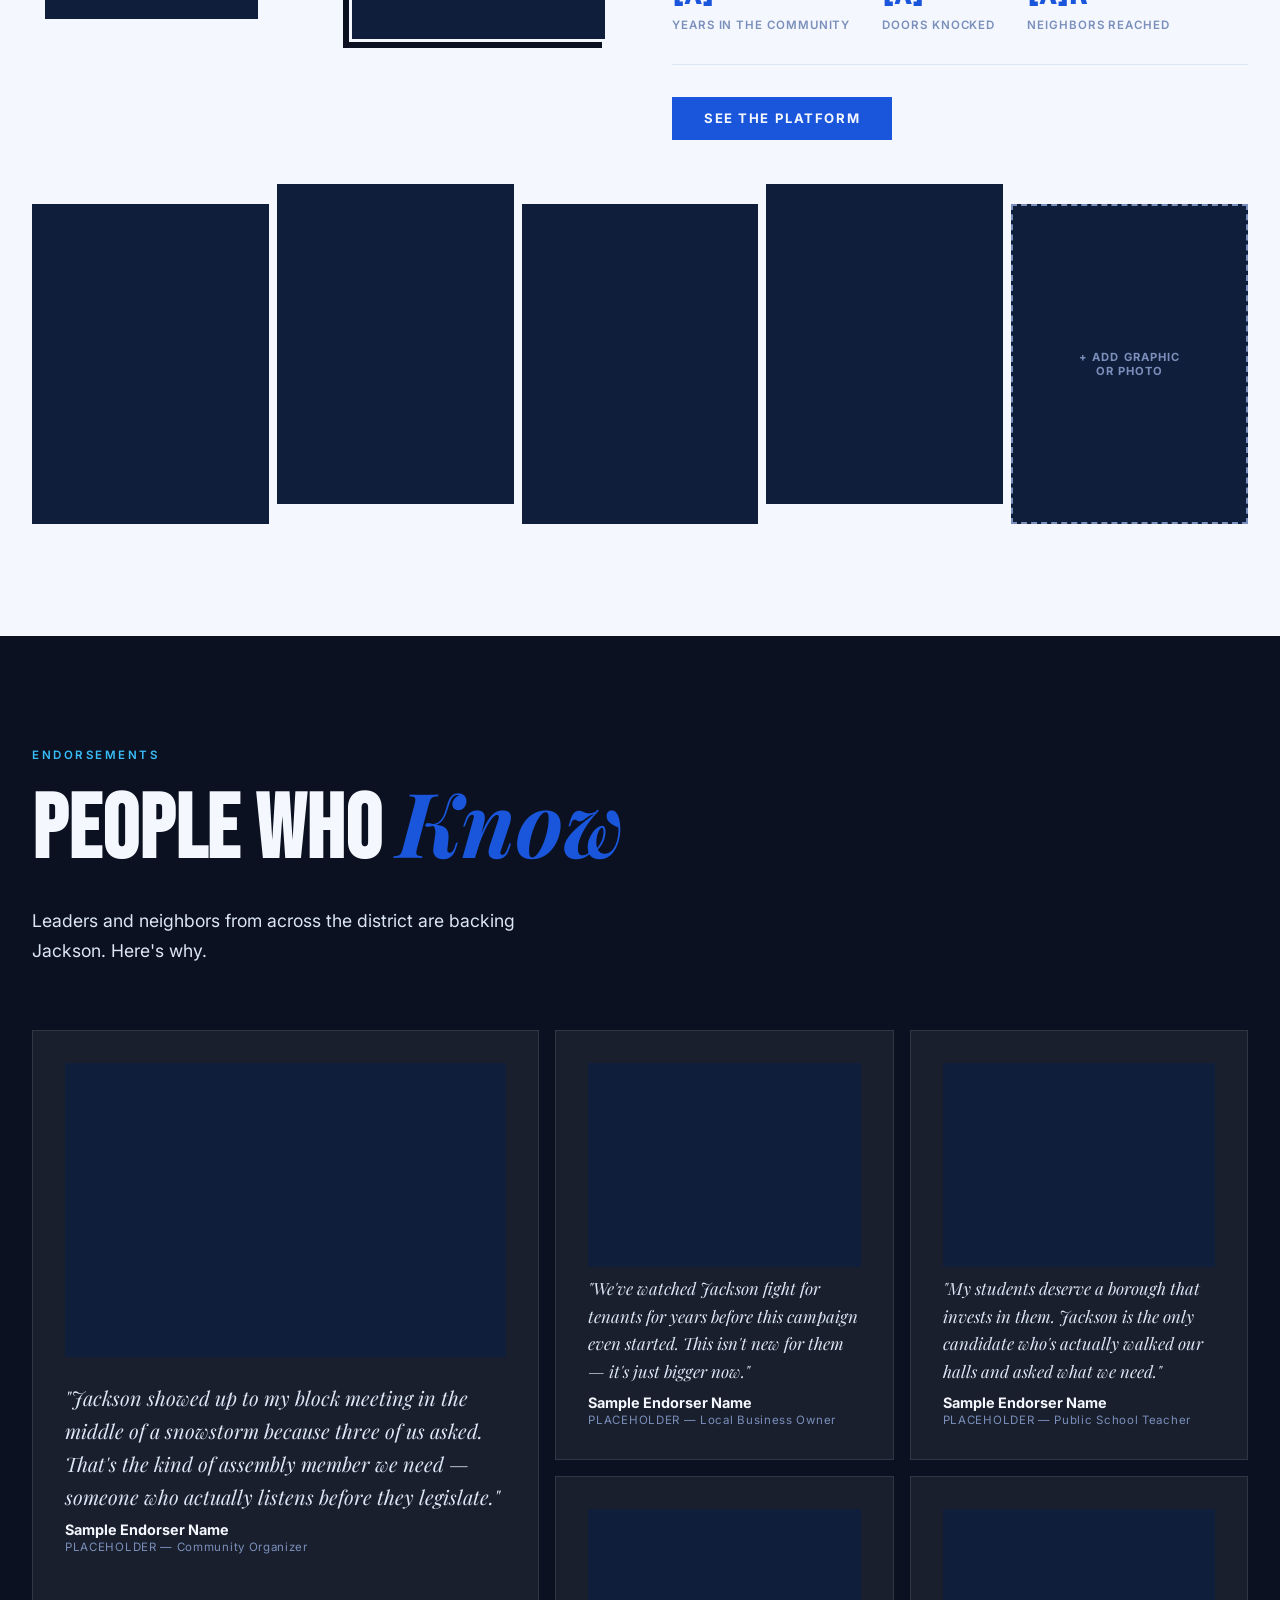
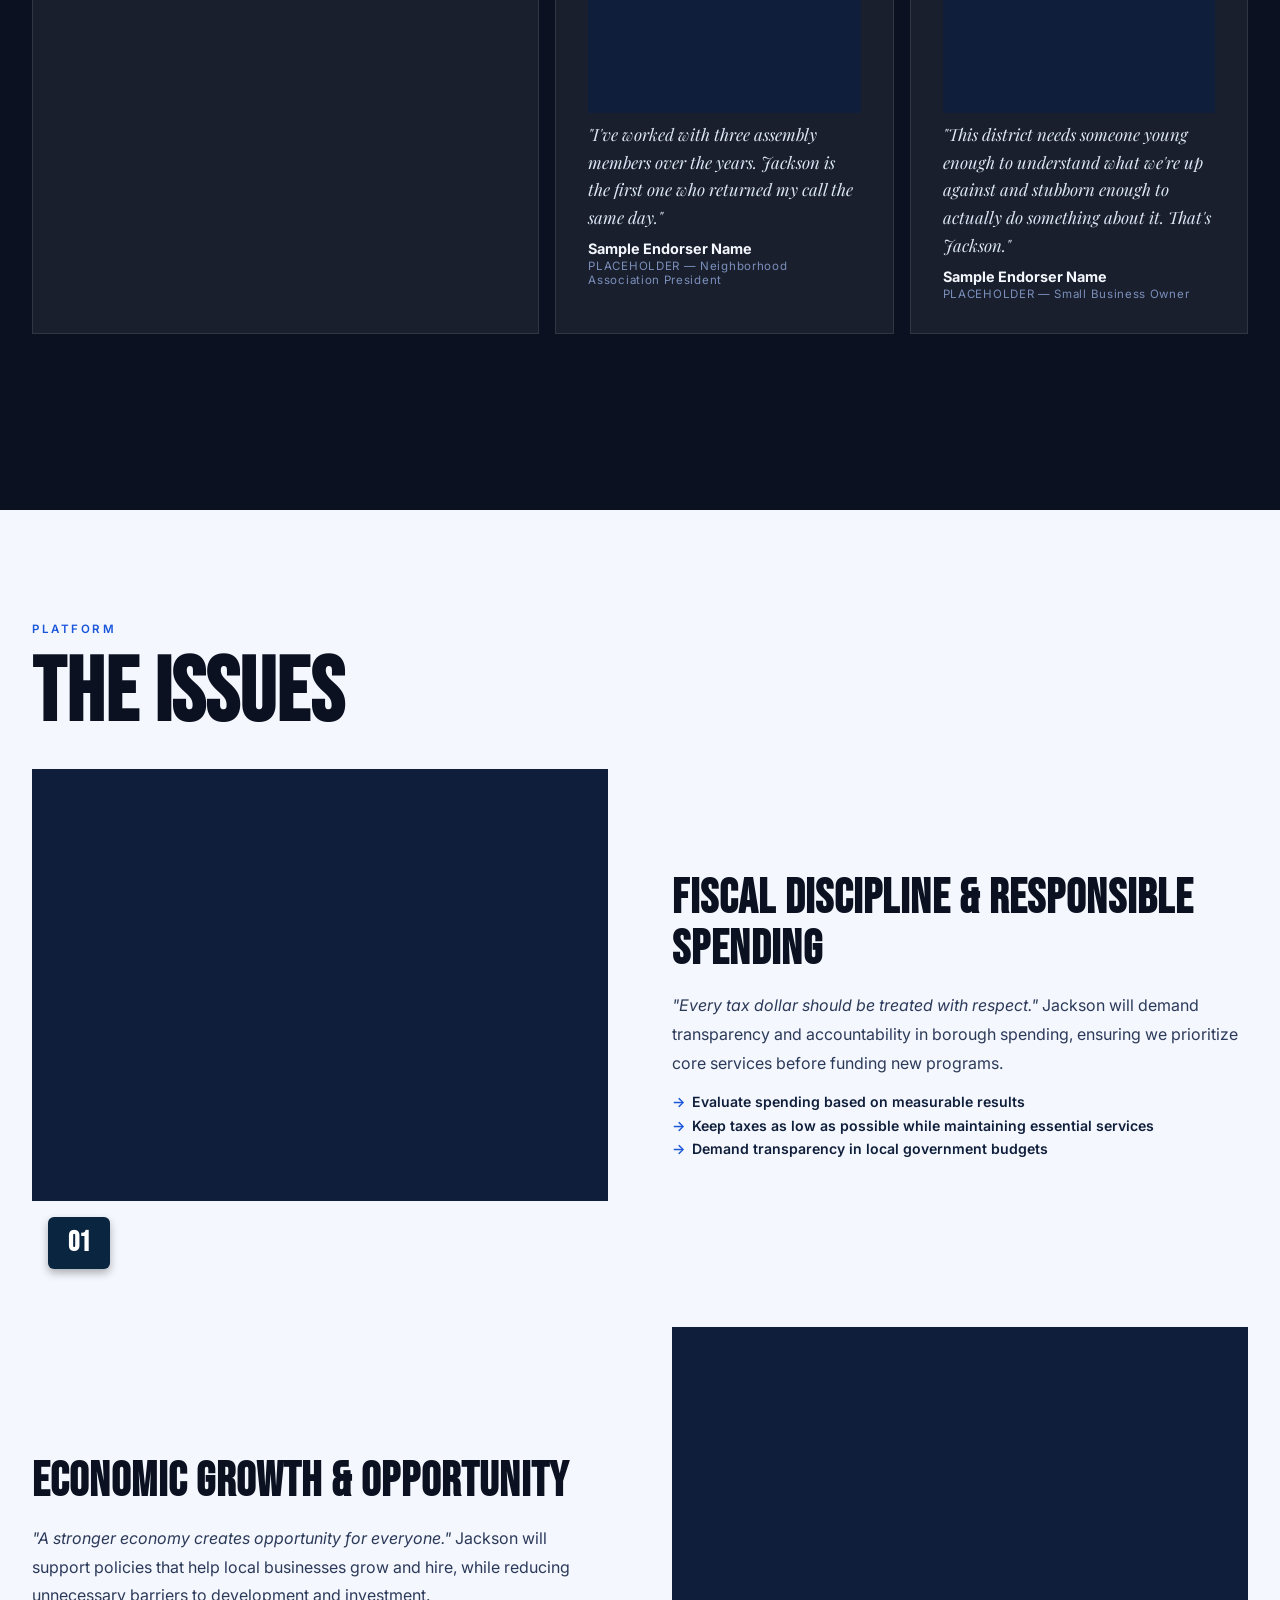
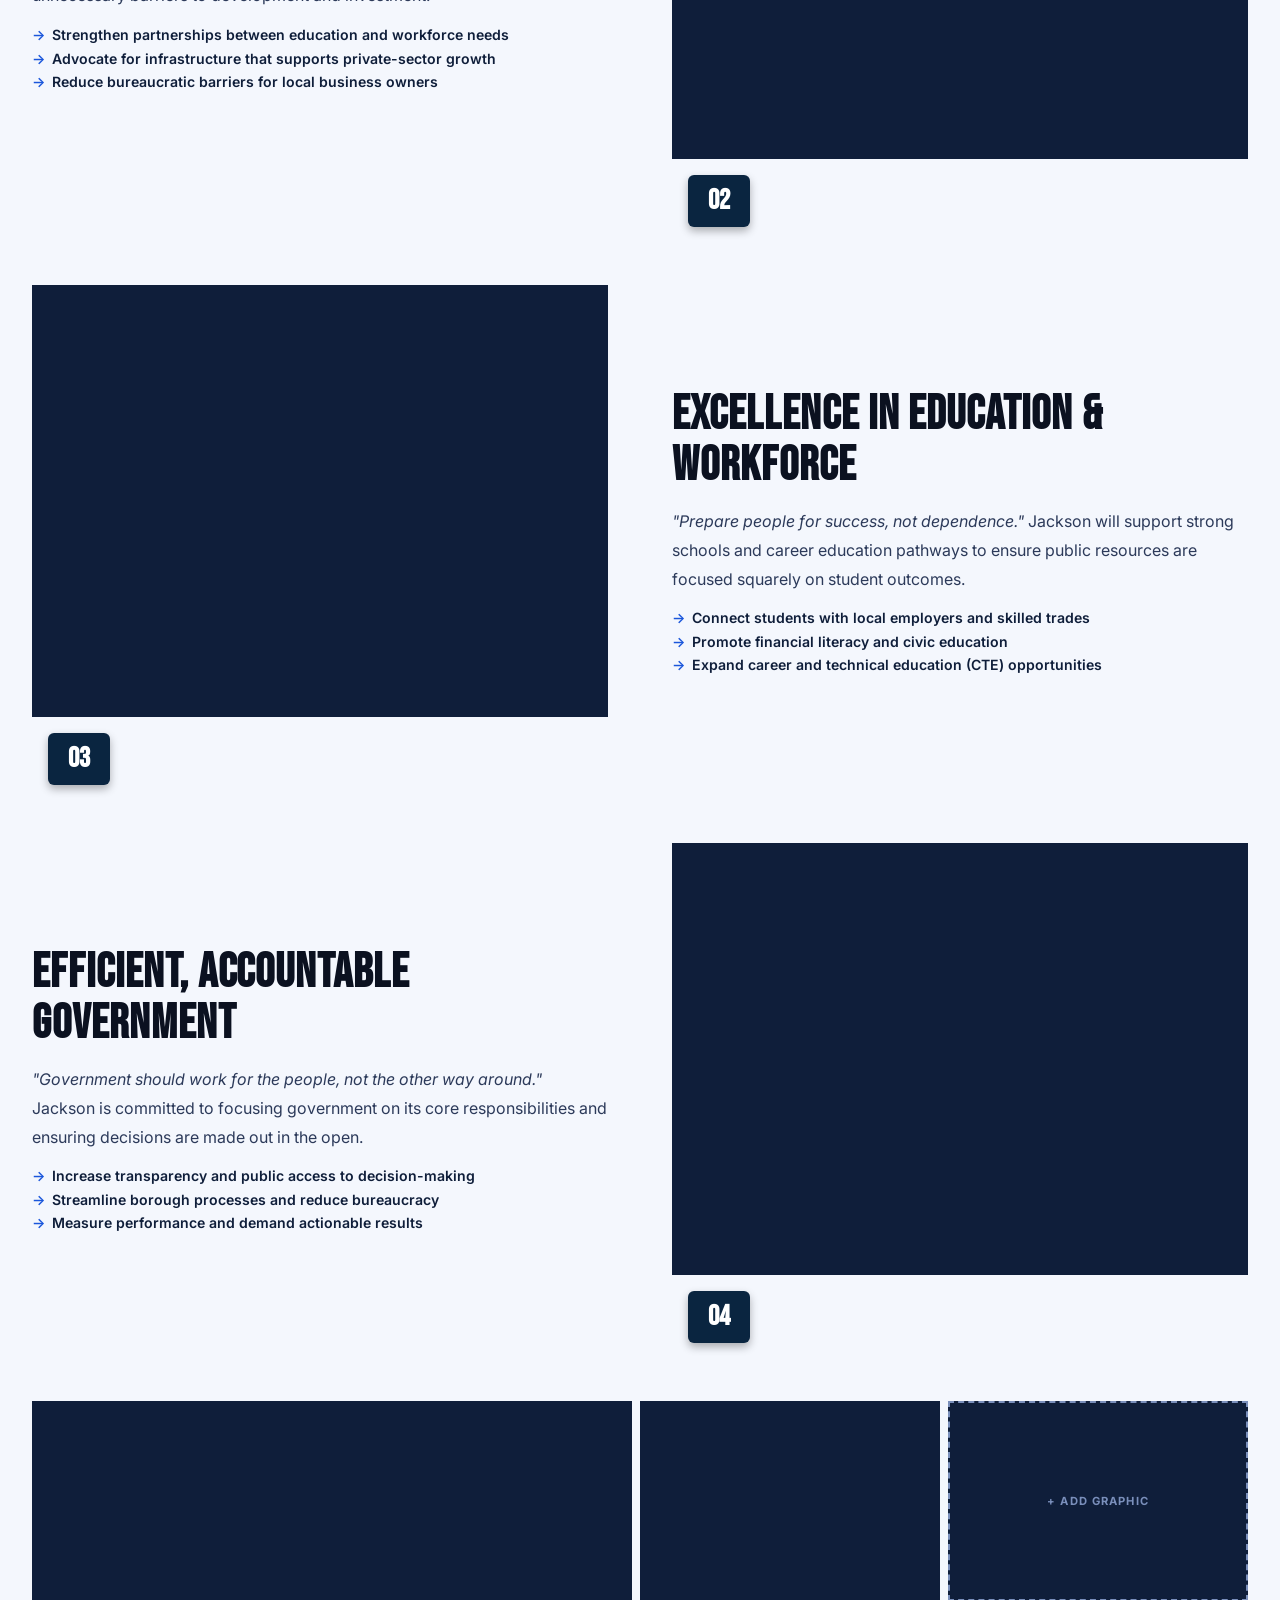
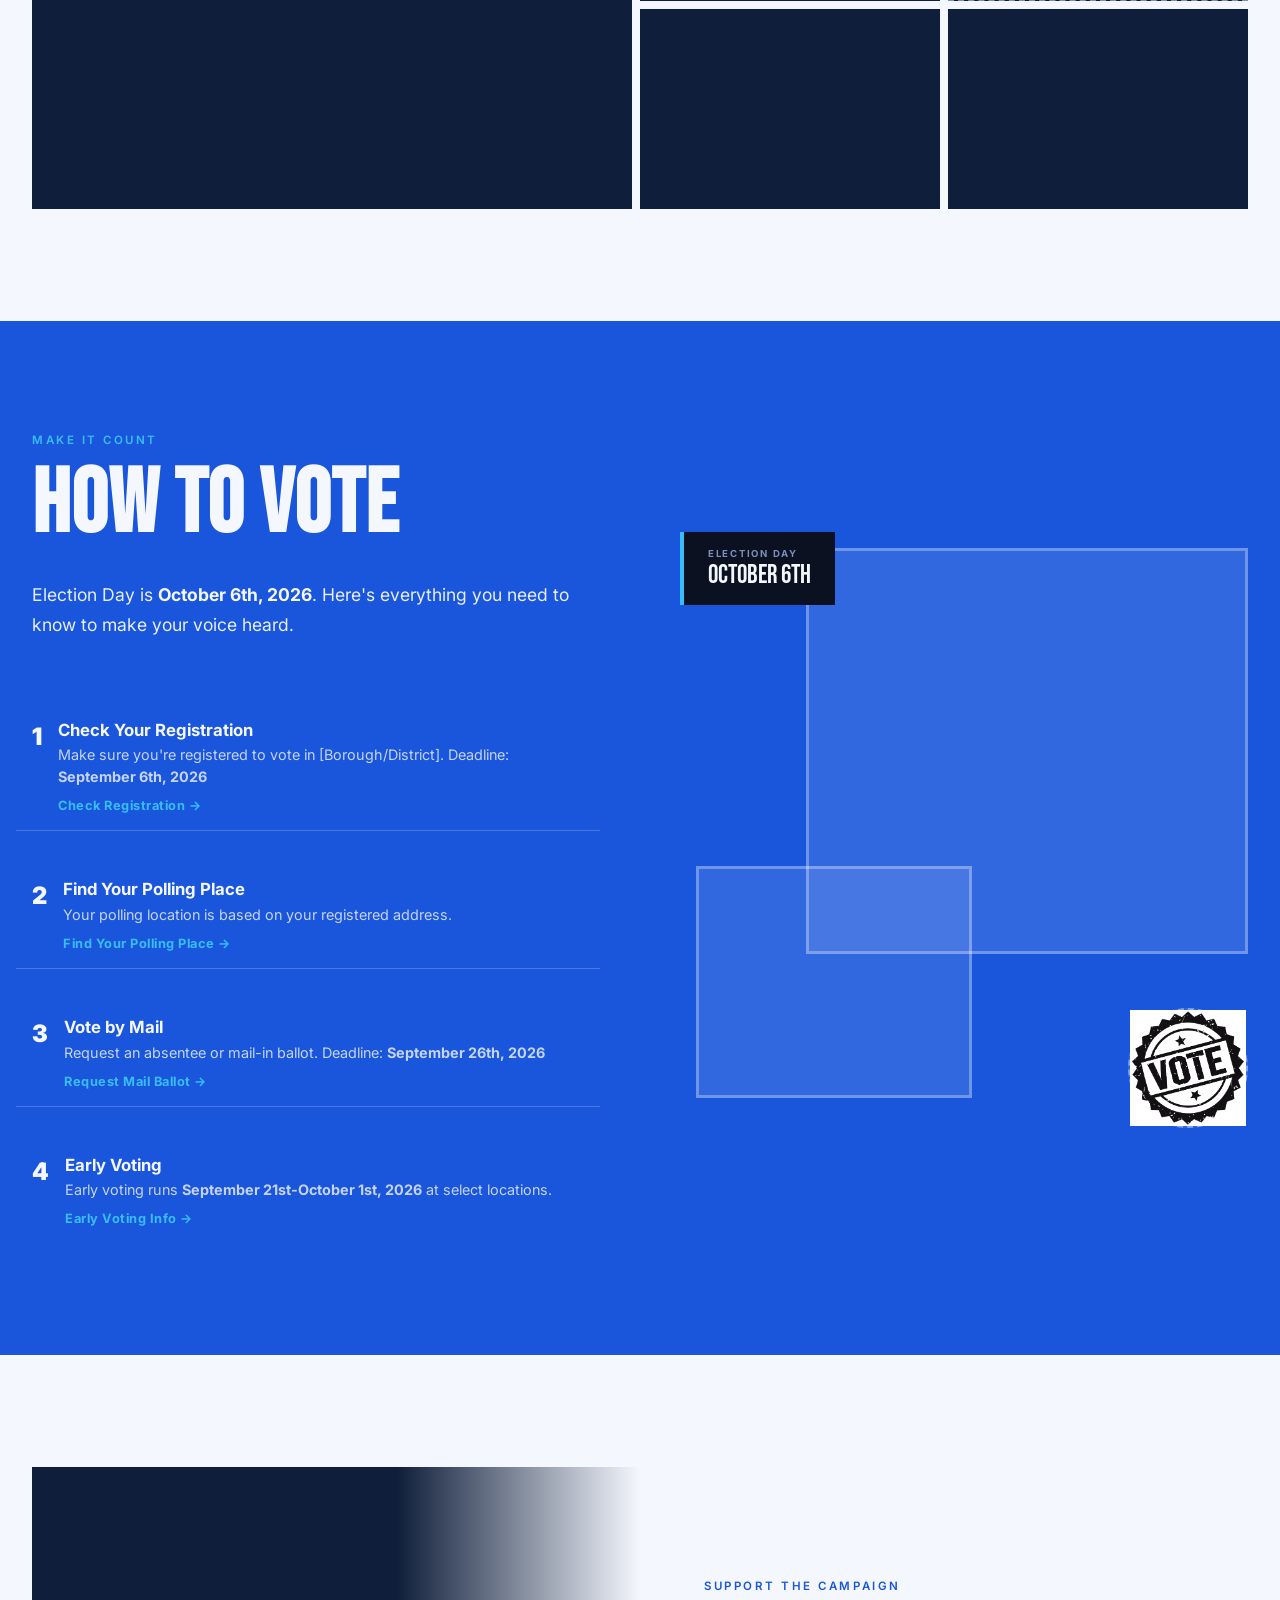
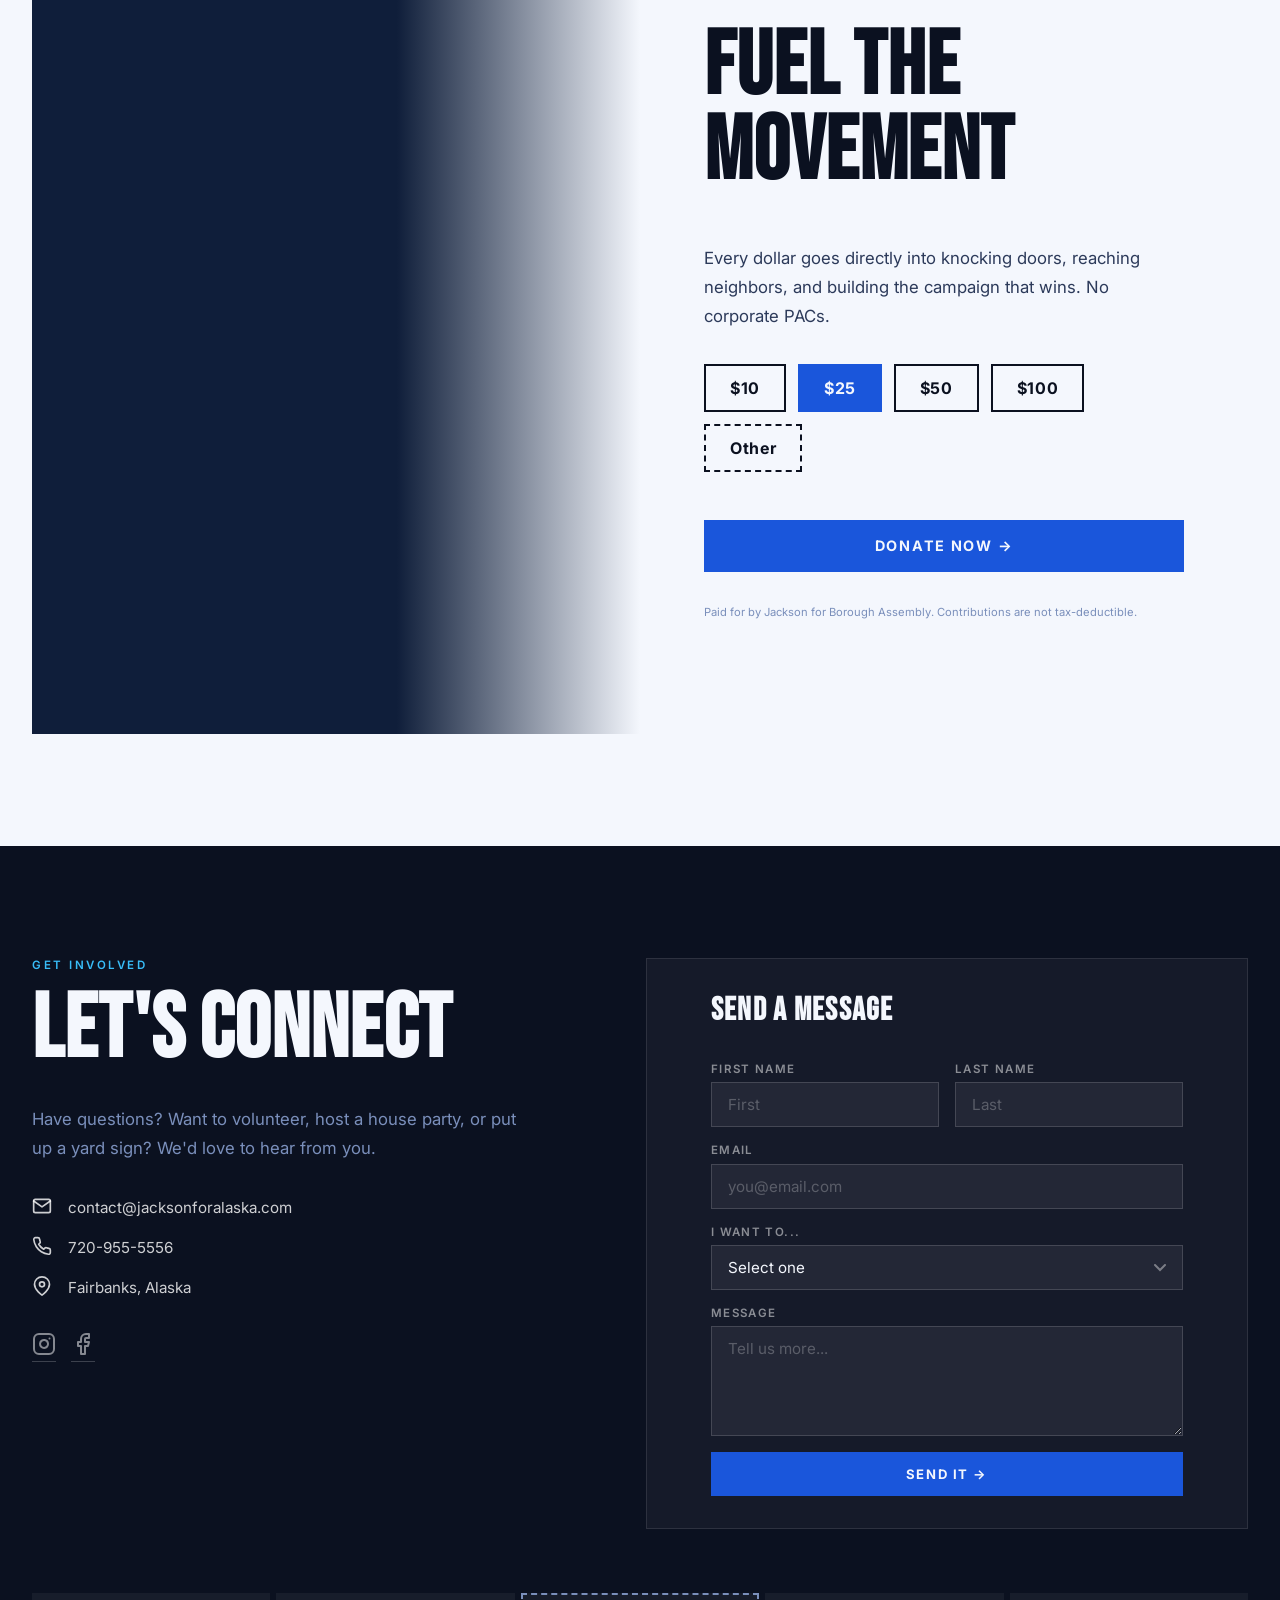
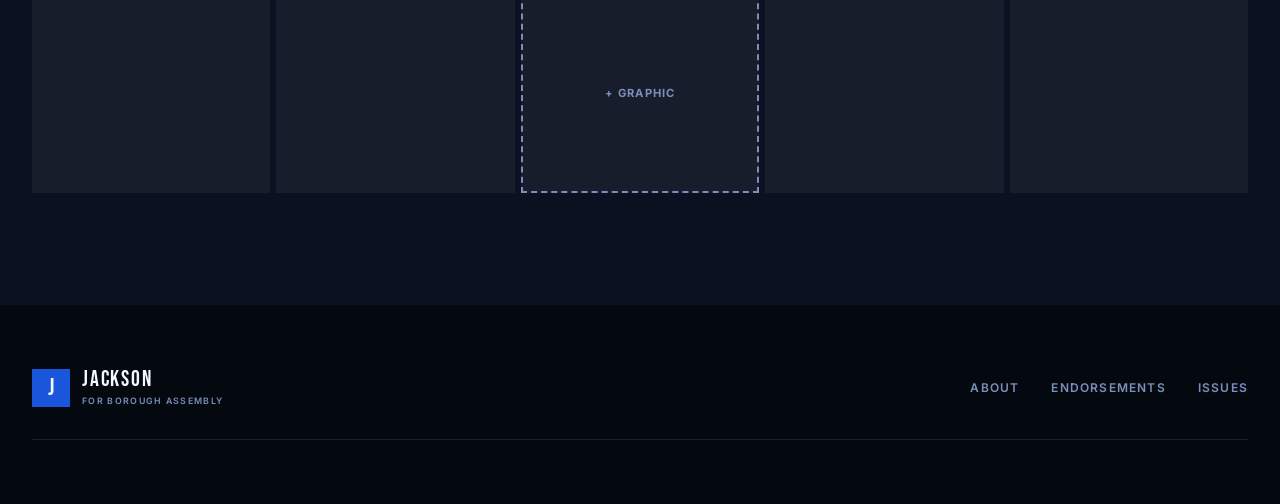
==== commit fb663531: "Replace vote graphic placeholder with image" ====
--- a/index.html
+++ b/index.html
@@ -367,20 +367,19 @@
         </div>
 
         <!-- Right column: stacked photos + graphic slot + floating election-date badge -->
-        <div class="vote-photo-stack">
+<div class="vote-photo-stack">
           <div class="vote-photo vote-photo--main" style="background-image:url('photo.jpg')"></div>
           <div class="vote-photo vote-photo--secondary" style="background-image:url('photo.jpg')"></div>
-          <div class="Graphic1.png">
-            <span>+ ADD<br>VOTE GRAPHIC</span>
-          </div>
-          <!-- Floating badge showing the election date -->
+          
+          <div class="vote-graphic">
+            <img src="Graphic1.png" alt="Vote Graphic" style="max-width: 100%; height: auto;">
+          </div>
+
           <div class="election-date-badge">
             <span class="badge-label">Election Day</span>
             <span class="badge-date">October 6th</span>
           </div>
         </div>
-      </div>
-    </div>
   </section>
 
   <!-- ============================================================ -->
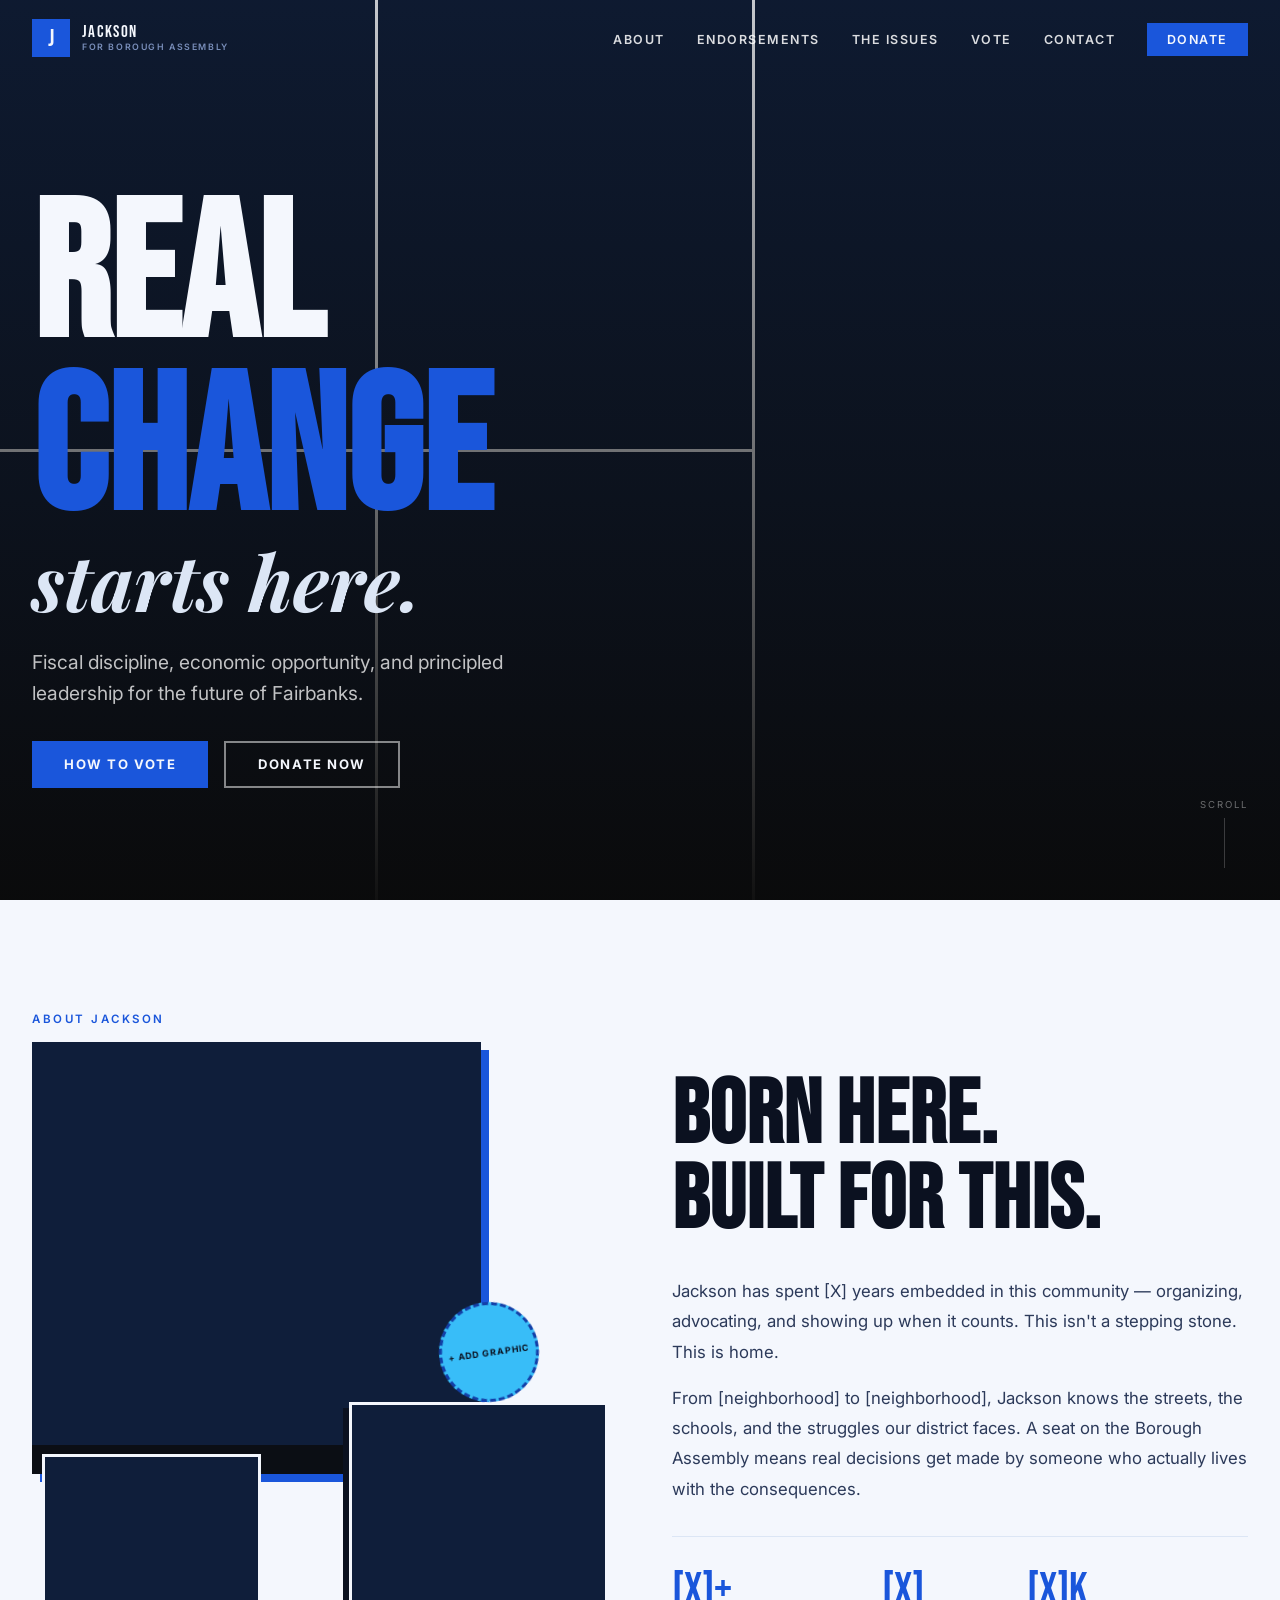
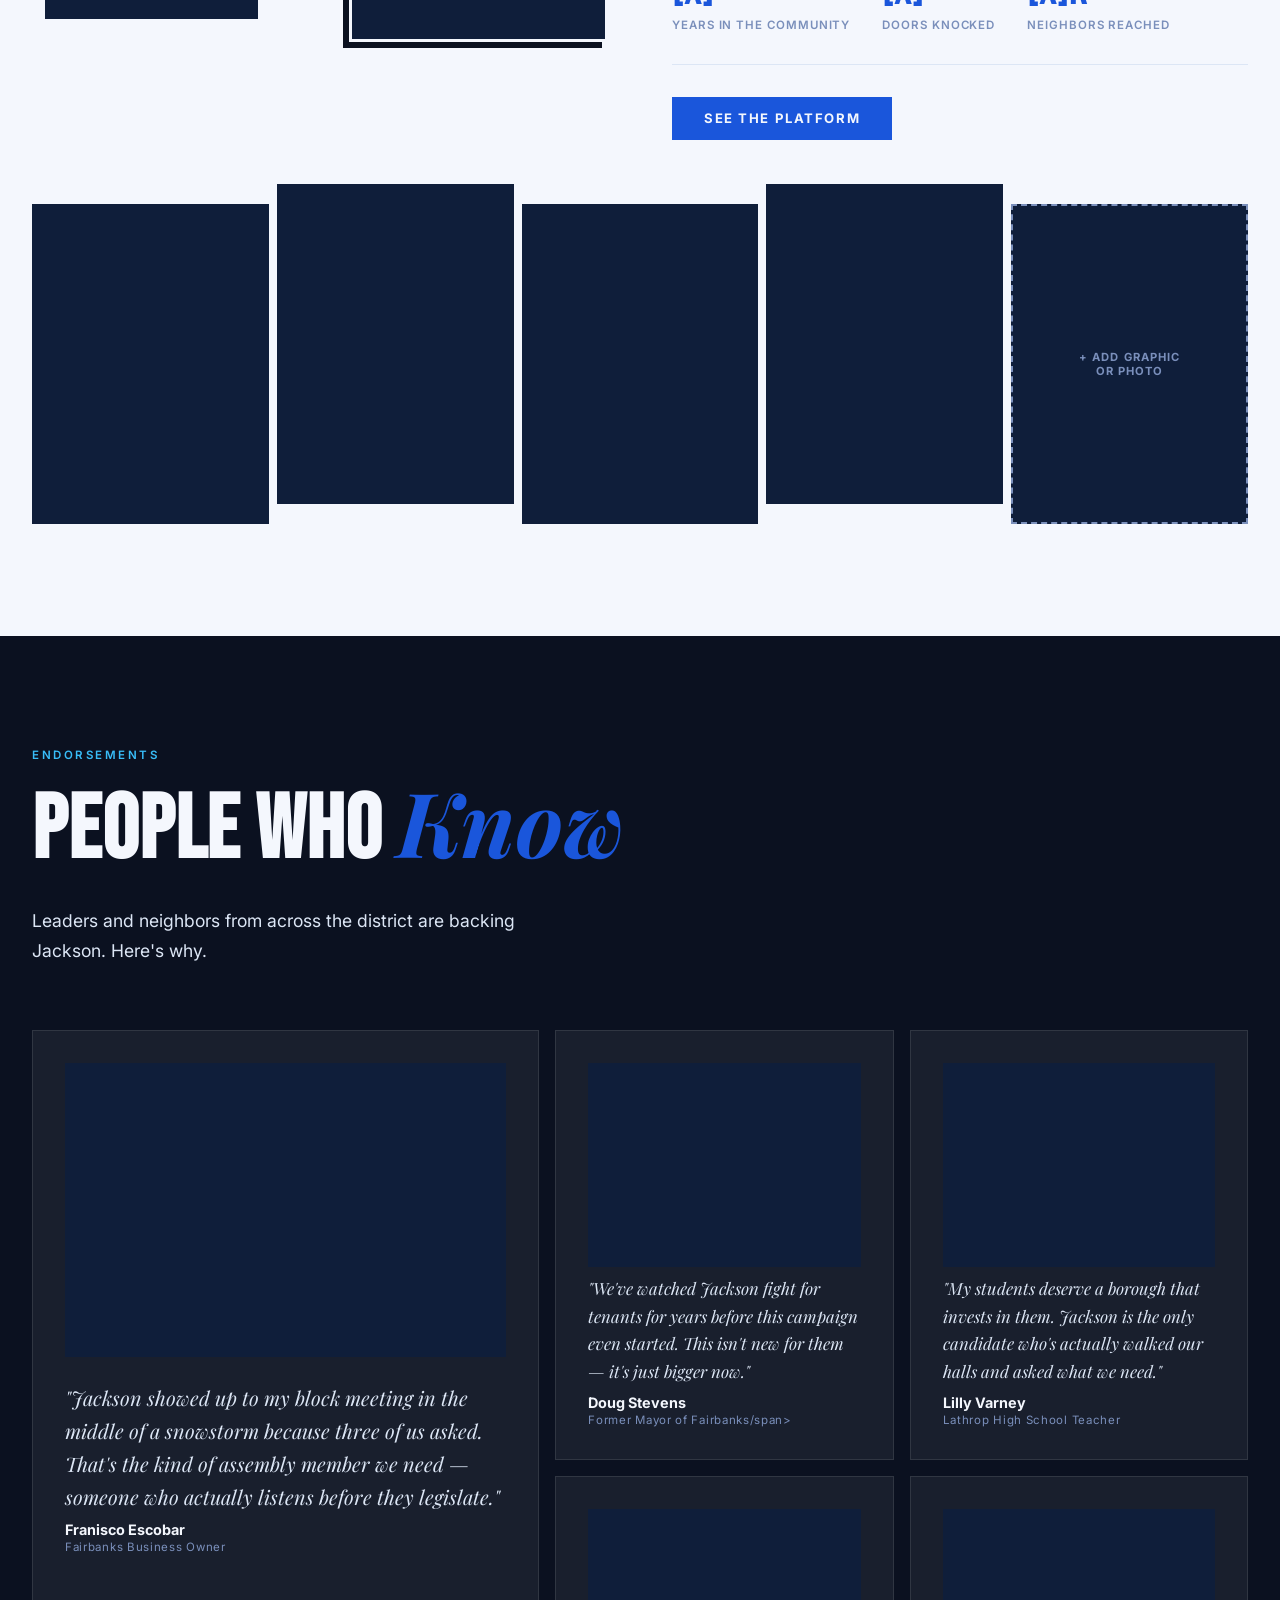
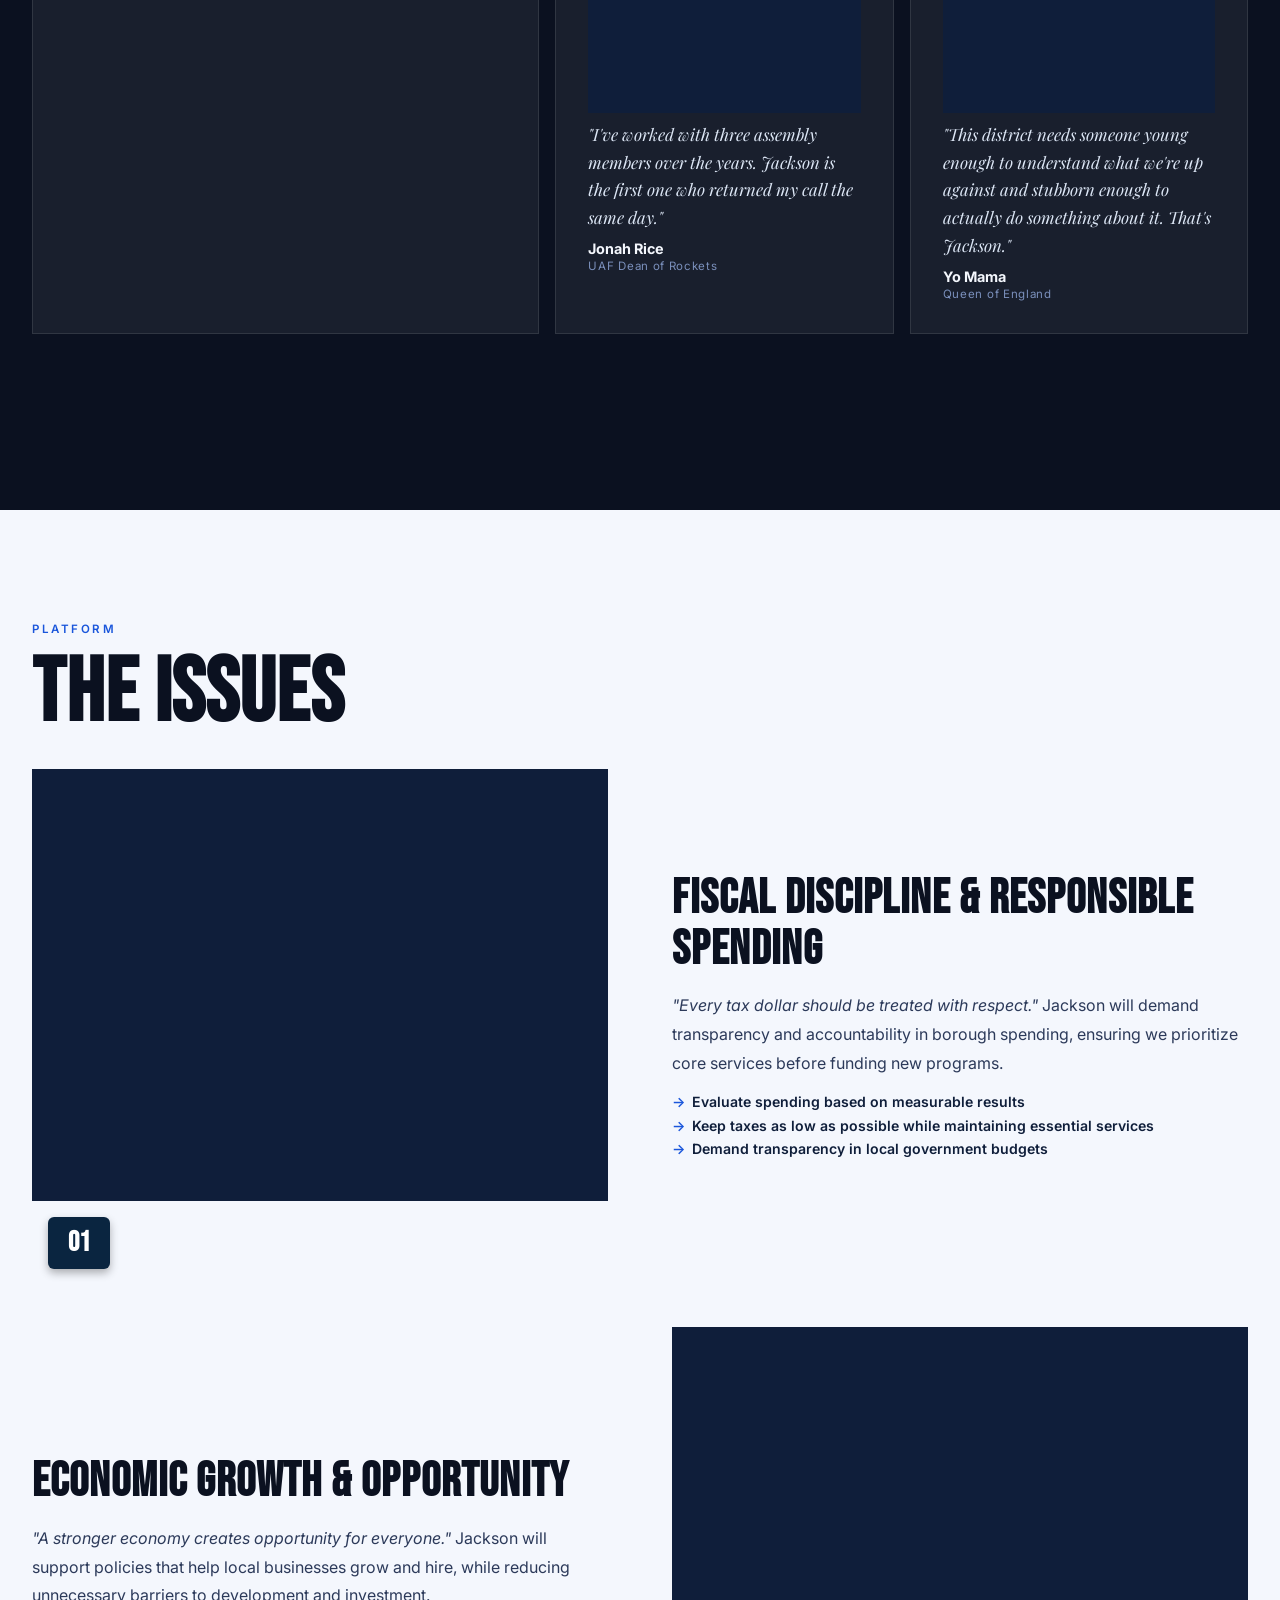
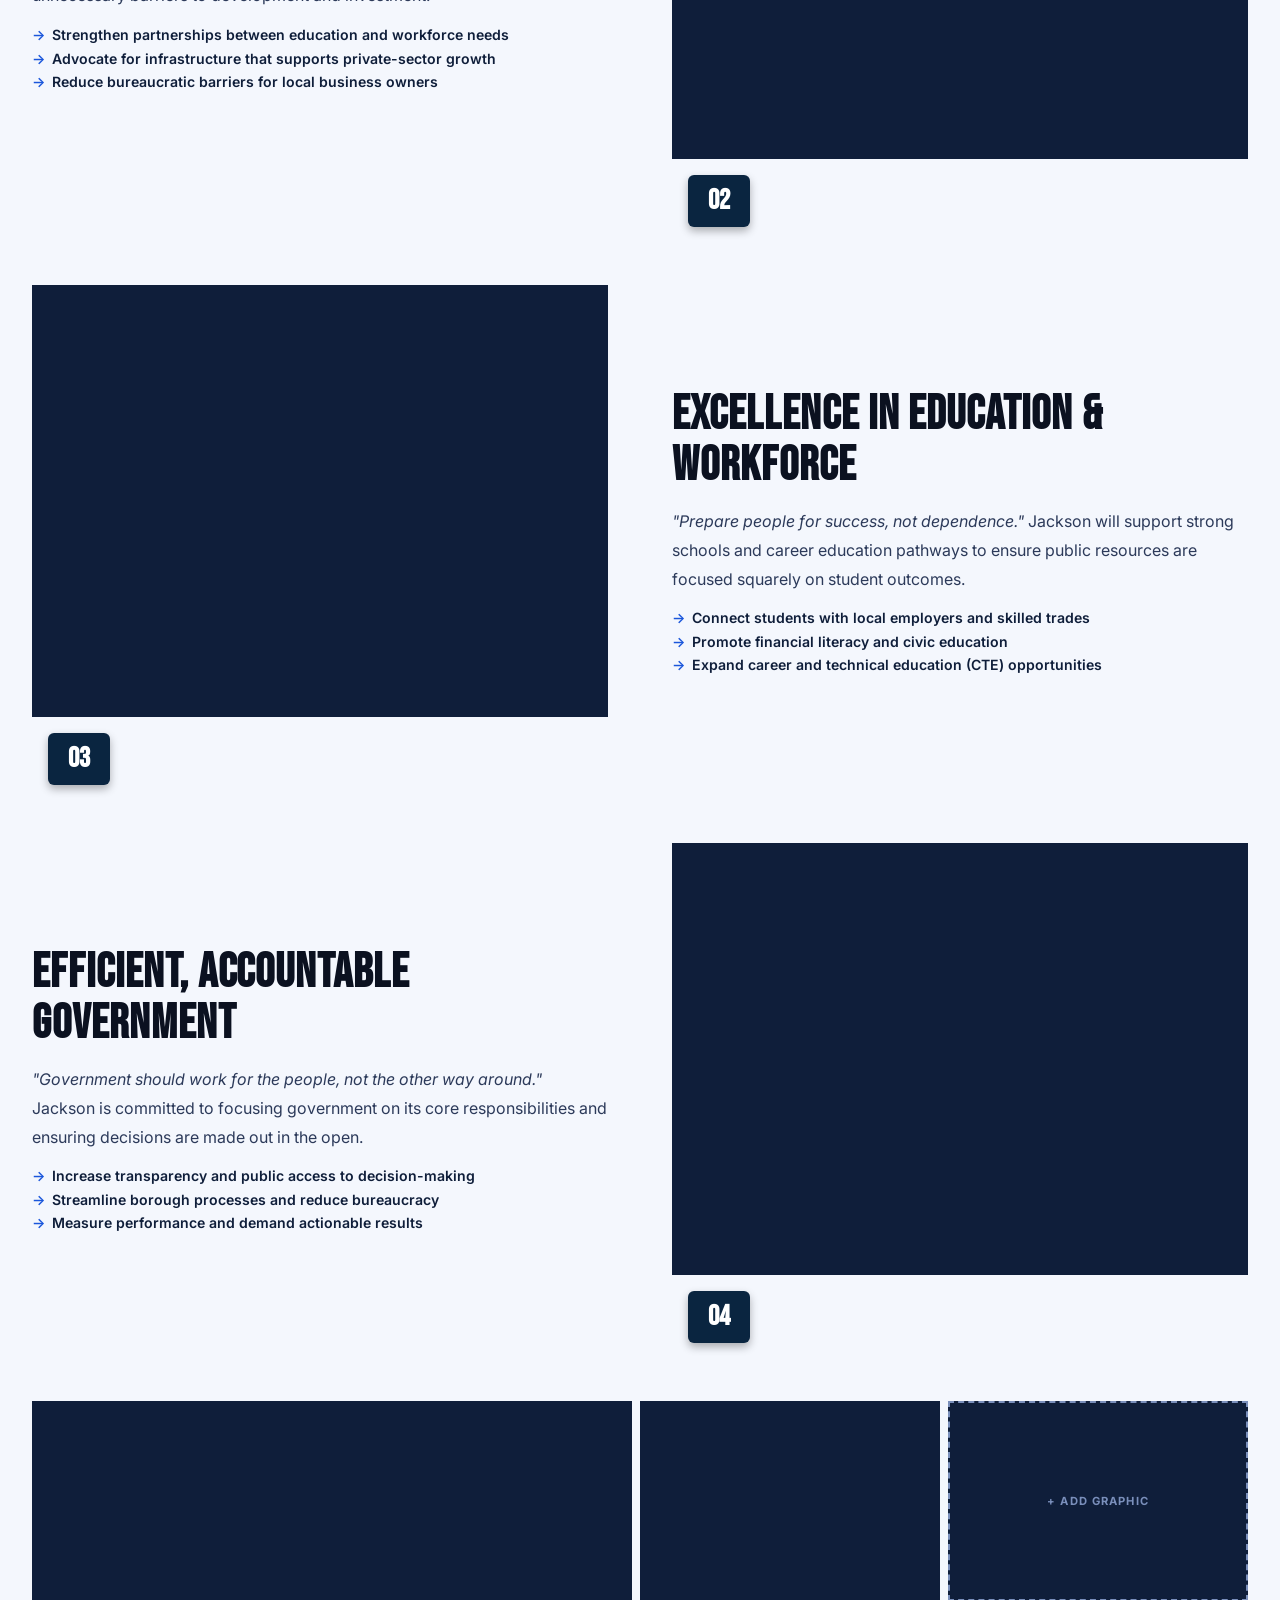
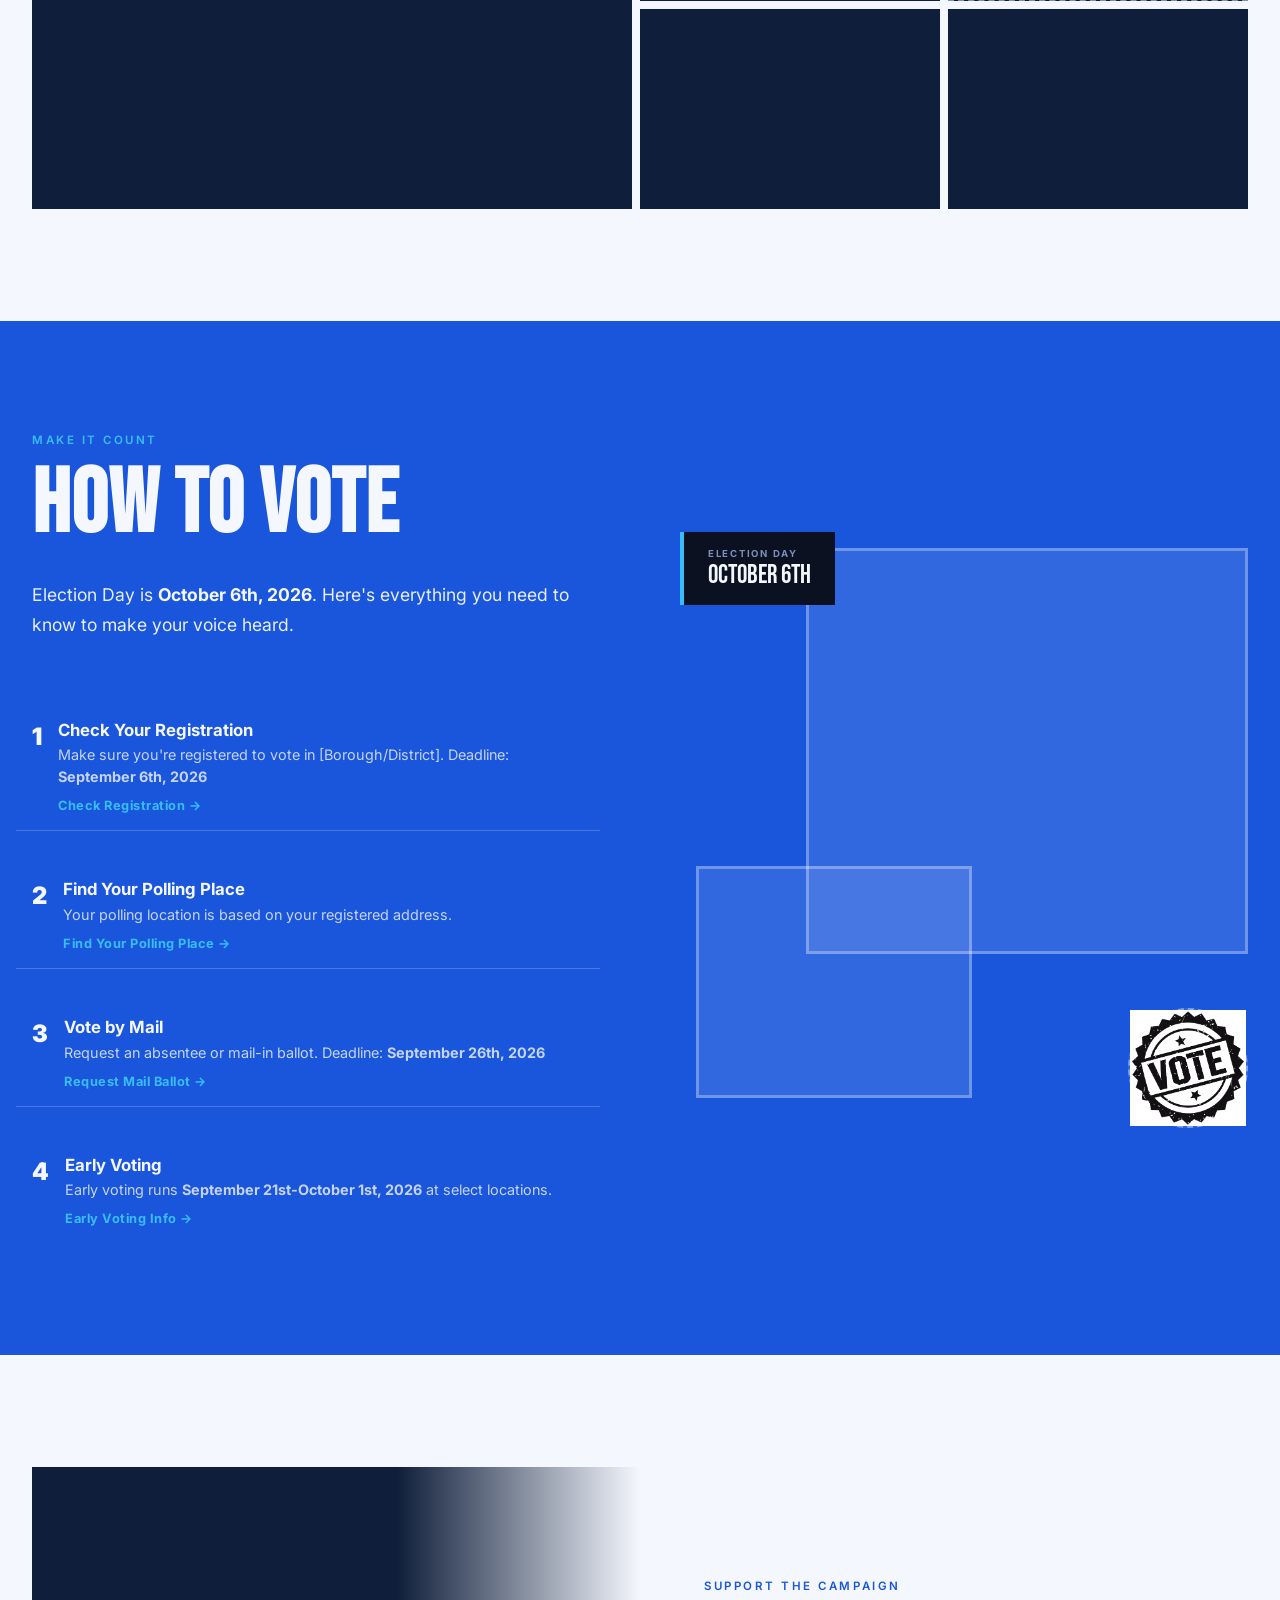
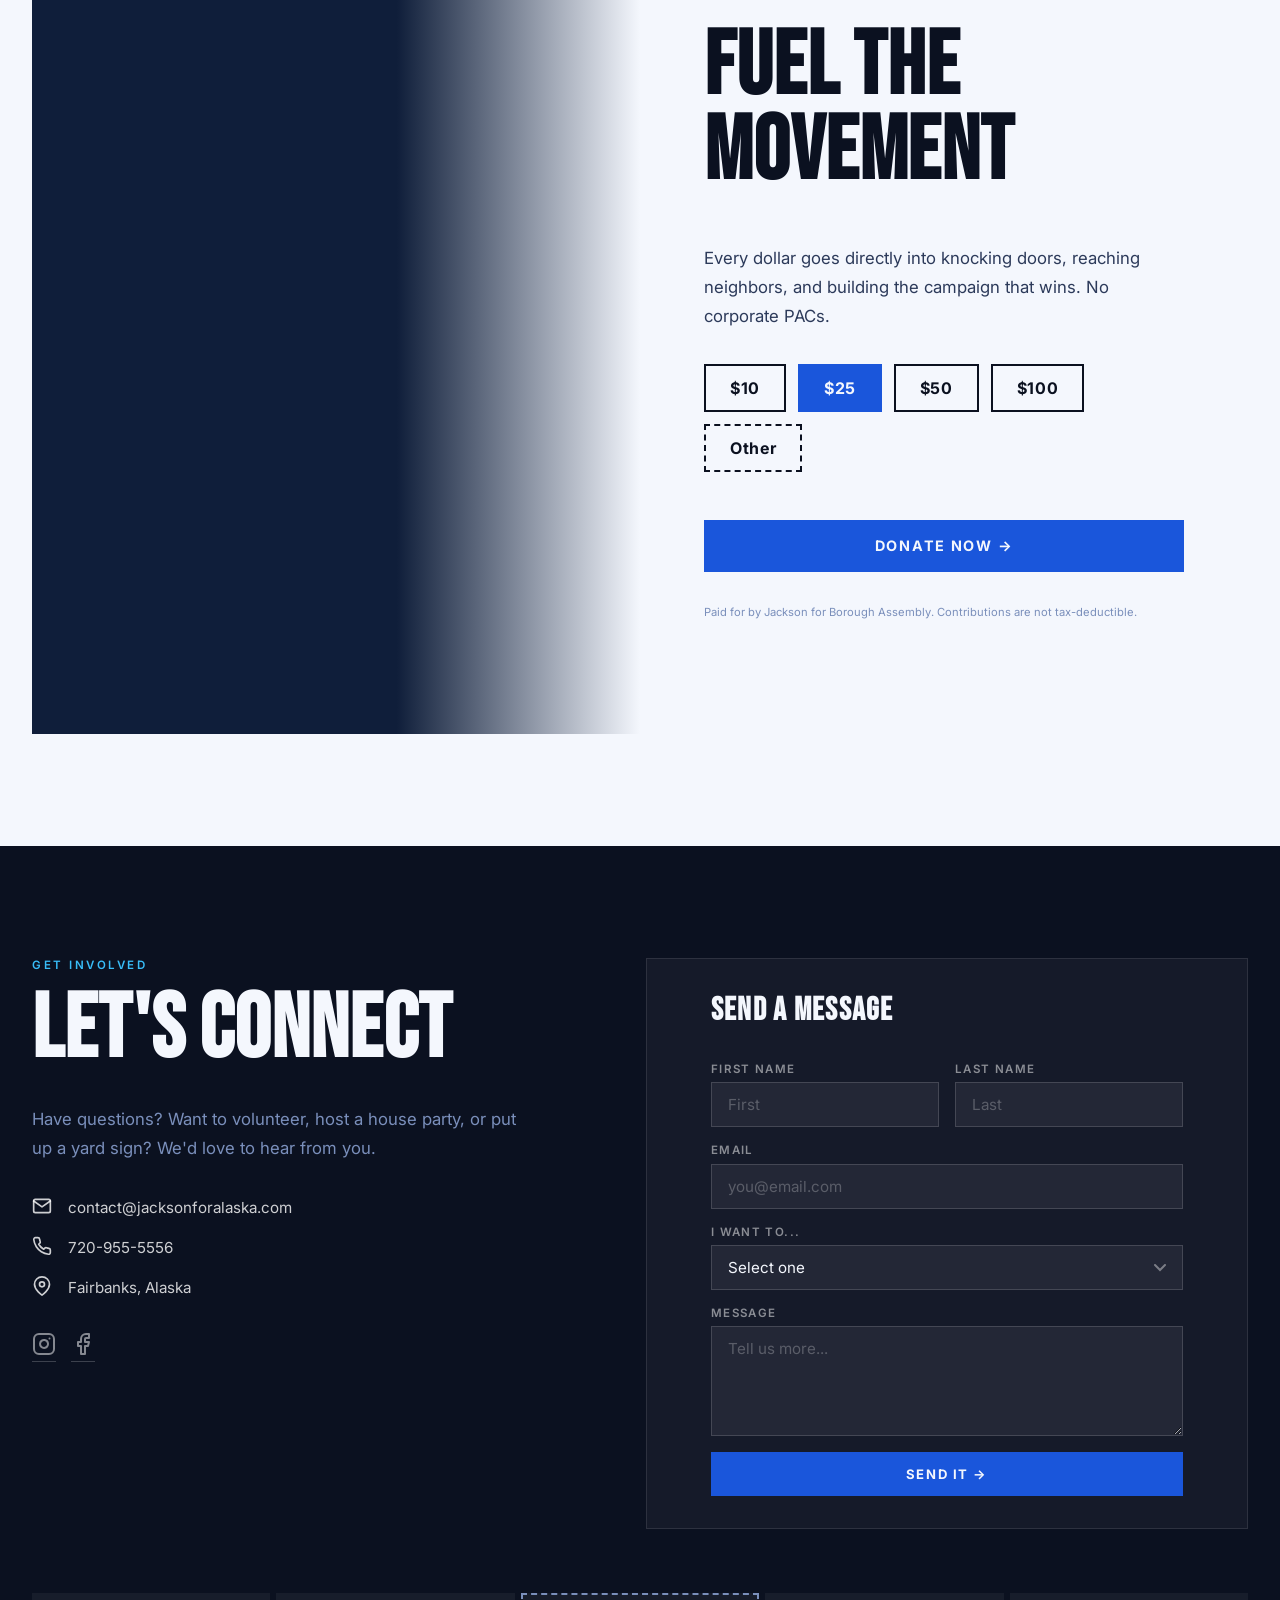
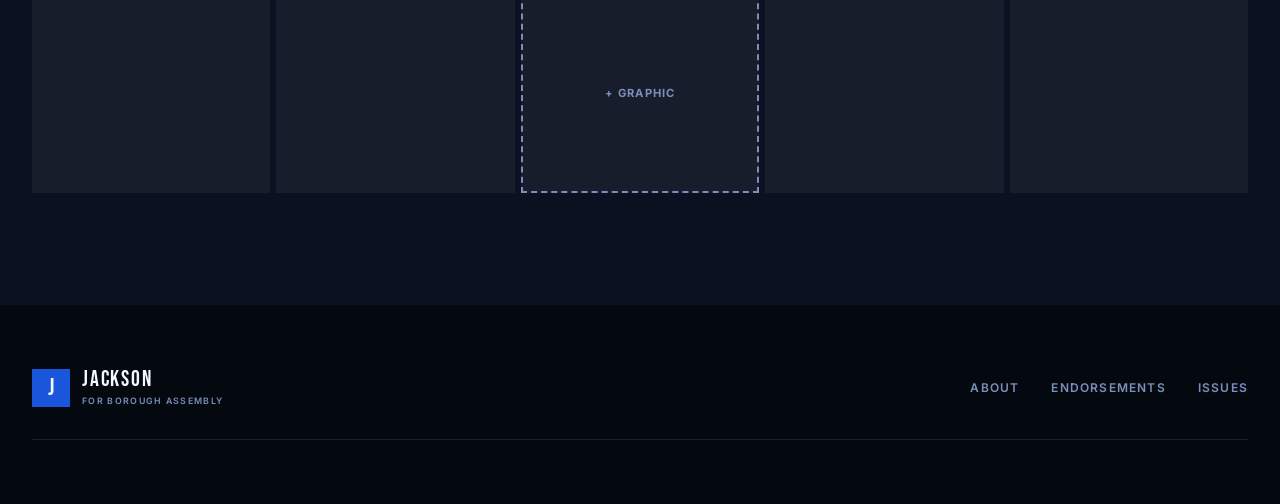
==== commit aa06f8f8: "Update index.html" ====
--- a/index.html
+++ b/index.html
@@ -171,8 +171,8 @@
           <div class="endorsement-body">
             <p class="endorsement-quote">"Jackson showed up to my block meeting in the middle of a snowstorm because three of us asked. That's the kind of assembly member we need — someone who actually listens before they legislate."</p>
             <div class="endorsement-meta">
-              <span class="endorsement-name">Sample Endorser Name</span>
-              <span class="endorsement-title">PLACEHOLDER — Community Organizer</span>
+              <span class="endorsement-name">Franisco Escobar</span>
+              <span class="endorsement-title">Fairbanks Business Owner</span>
             </div>
           </div>
         </div>
@@ -182,8 +182,8 @@
           <div class="endorsement-photo" style="photo.jpg"></div>
           <p class="endorsement-quote">"We've watched Jackson fight for tenants for years before this campaign even started. This isn't new for them — it's just bigger now."</p>
           <div class="endorsement-meta">
-            <span class="endorsement-name">Sample Endorser Name</span>
-            <span class="endorsement-title">PLACEHOLDER — Local Business Owner</span>
+            <span class="endorsement-name">Doug Stevens</span>
+            <span class="endorsement-title">Former Mayor of Fairbanks/span>
           </div>
         </div>
 
@@ -192,8 +192,8 @@
           <div class="endorsement-photo" style="photo.jpg"></div>
           <p class="endorsement-quote">"My students deserve a borough that invests in them. Jackson is the only candidate who's actually walked our halls and asked what we need."</p>
           <div class="endorsement-meta">
-            <span class="endorsement-name">Sample Endorser Name</span>
-            <span class="endorsement-title">PLACEHOLDER — Public School Teacher</span>
+            <span class="endorsement-name">Lilly Varney</span>
+            <span class="endorsement-title">Lathrop High School Teacher</span>
           </div>
         </div>
 
@@ -202,8 +202,8 @@
           <div class="endorsement-photo" style="photo.jpg"></div>
           <p class="endorsement-quote">"I've worked with three assembly members over the years. Jackson is the first one who returned my call the same day."</p>
           <div class="endorsement-meta">
-            <span class="endorsement-name">Sample Endorser Name</span>
-            <span class="endorsement-title">PLACEHOLDER — Neighborhood Association President</span>
+            <span class="endorsement-name">Jonah Rice</span>
+            <span class="endorsement-title">UAF Dean of Rockets</span>
           </div>
         </div>
 
@@ -212,8 +212,8 @@
           <div class="endorsement-photo" style="photo.jpg"></div>
           <p class="endorsement-quote">"This district needs someone young enough to understand what we're up against and stubborn enough to actually do something about it. That's Jackson."</p>
           <div class="endorsement-meta">
-            <span class="endorsement-name">Sample Endorser Name</span>
-            <span class="endorsement-title">PLACEHOLDER — Small Business Owner</span>
+            <span class="endorsement-name">Yo Mama </span>
+            <span class="endorsement-title">Queen of England</span>
           </div>
         </div>
 
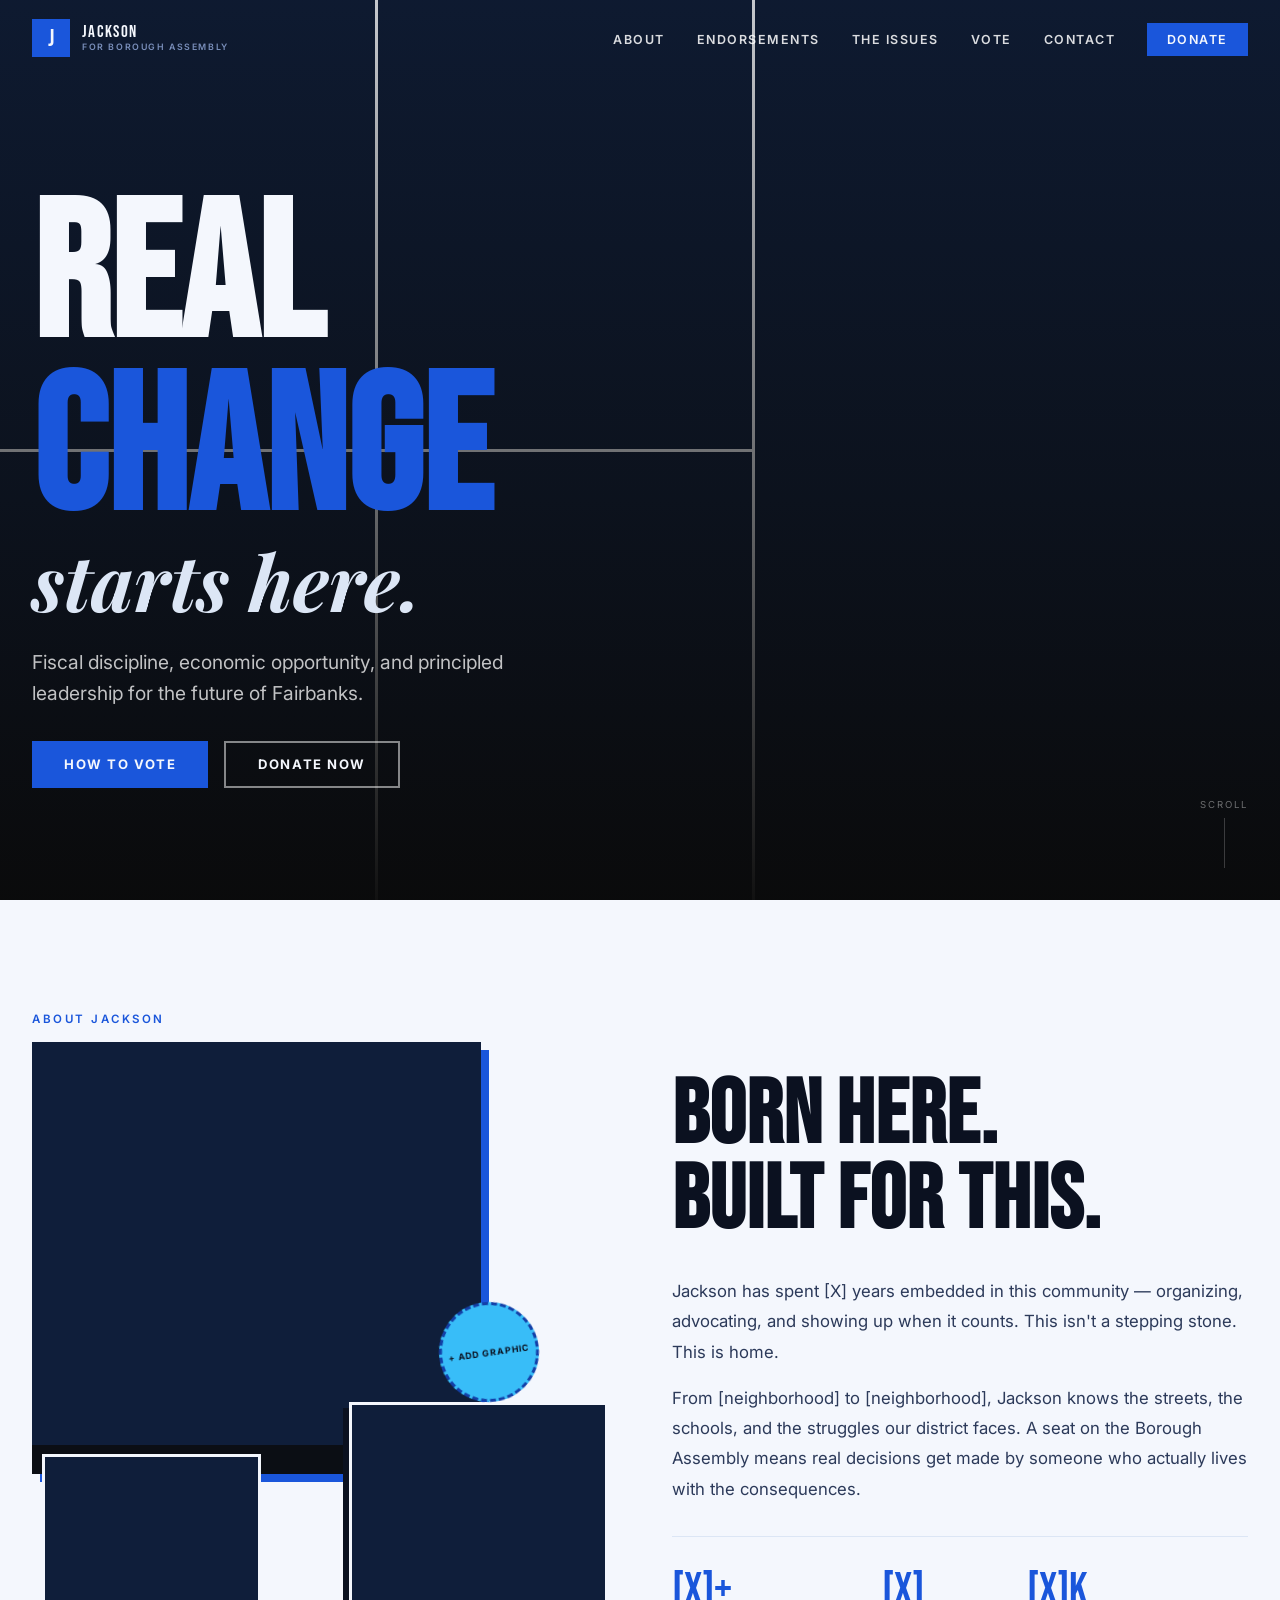
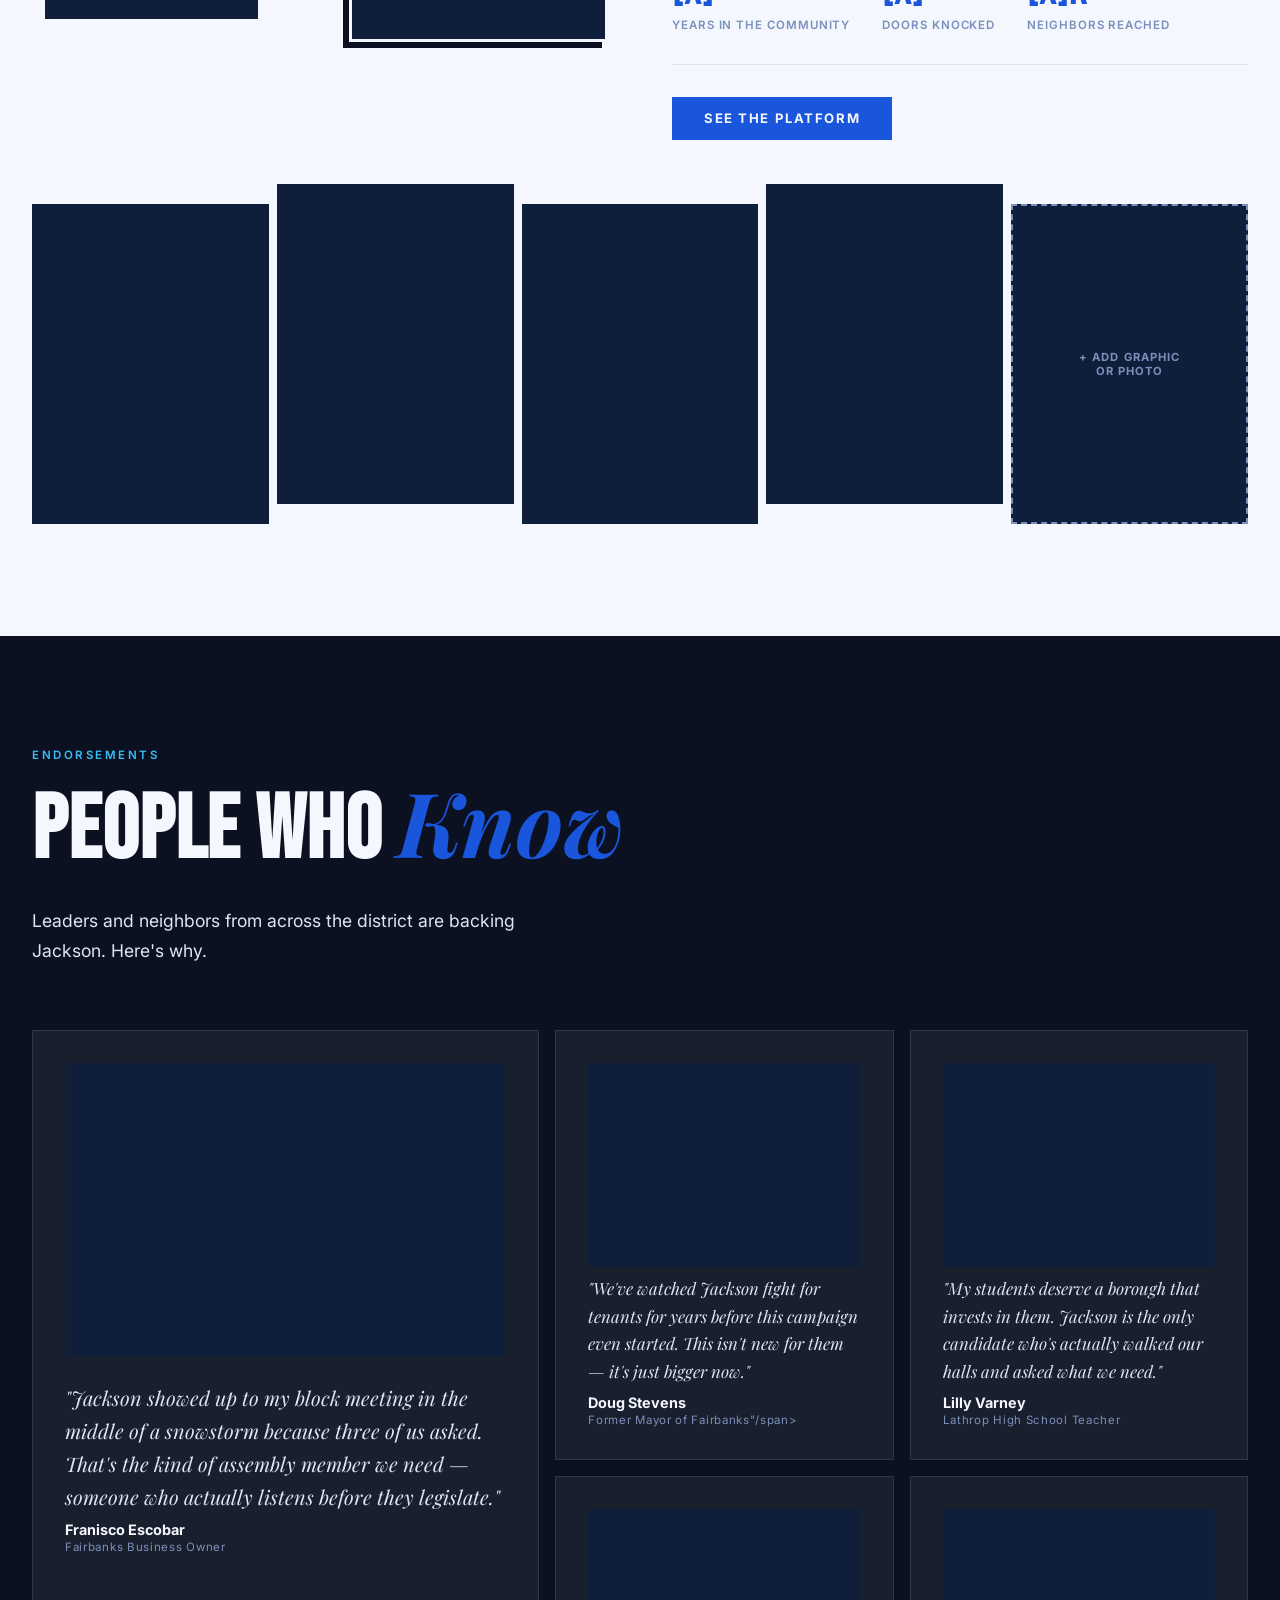
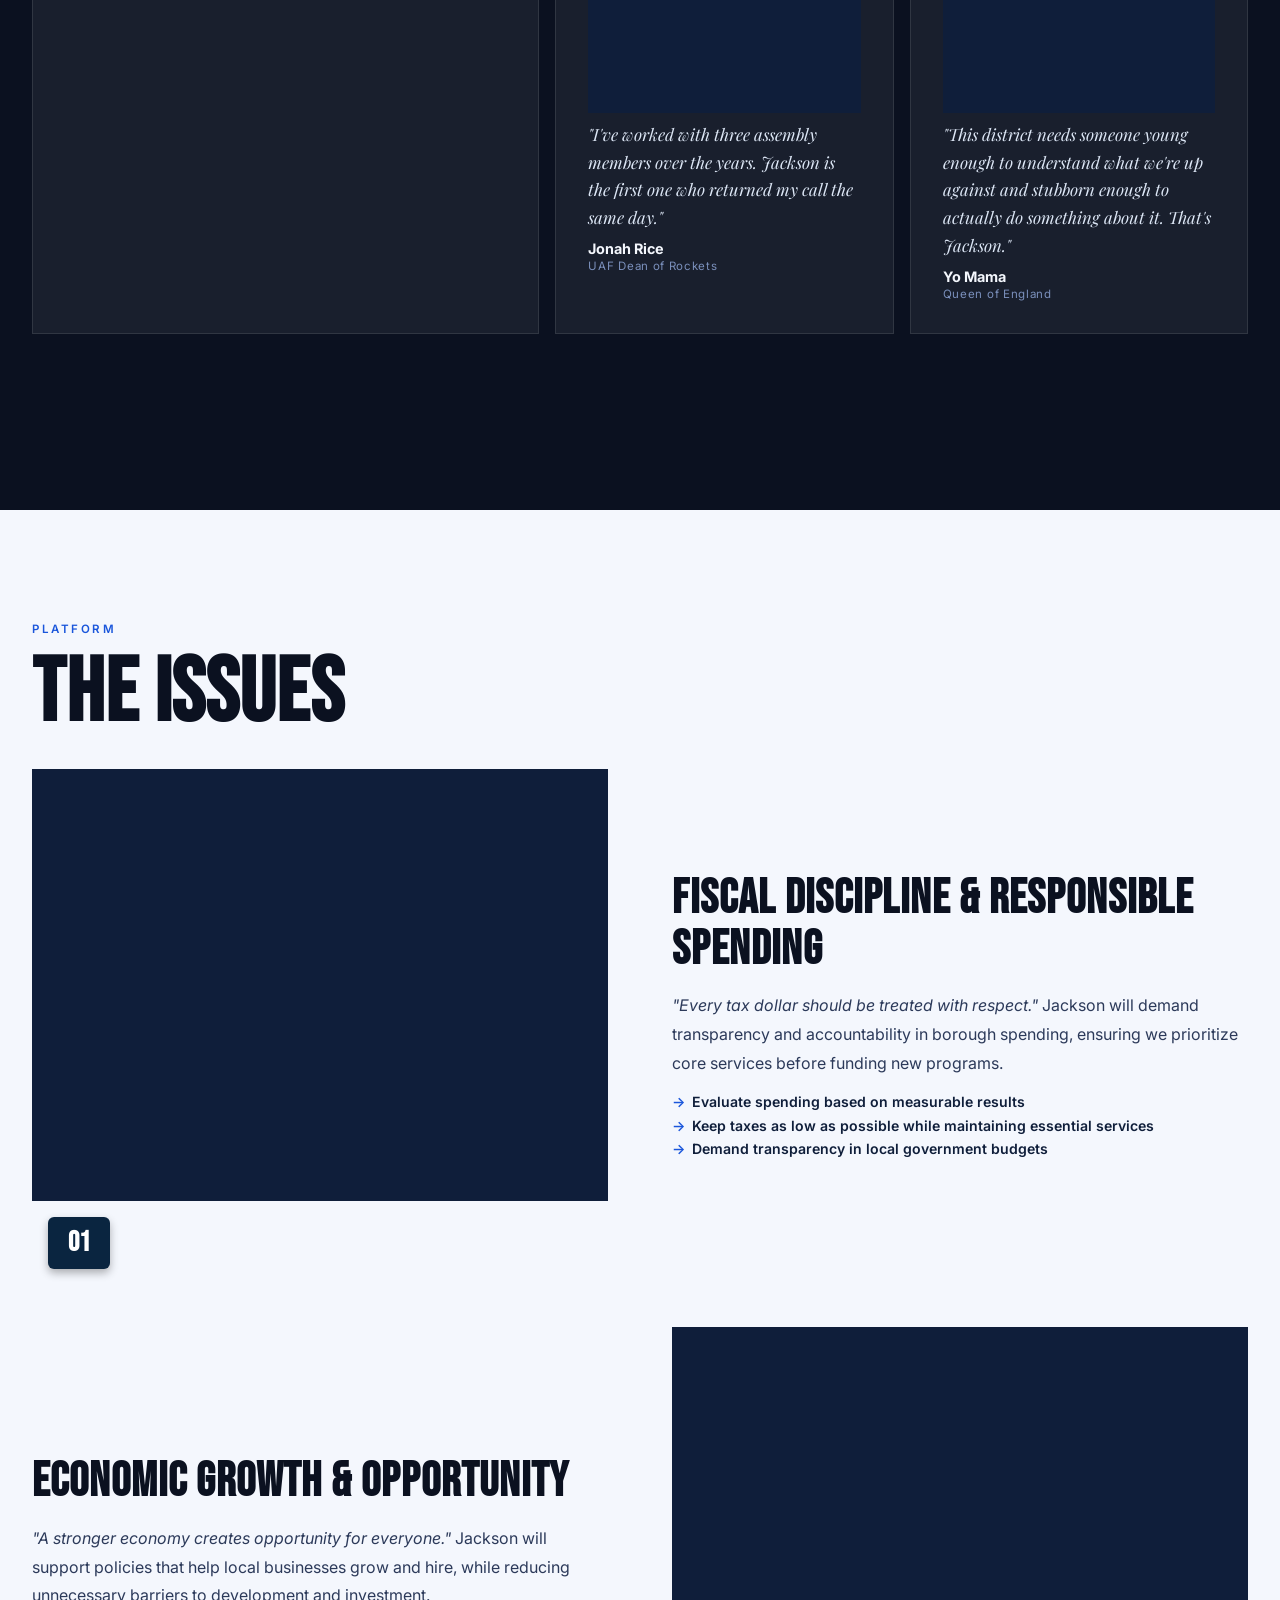
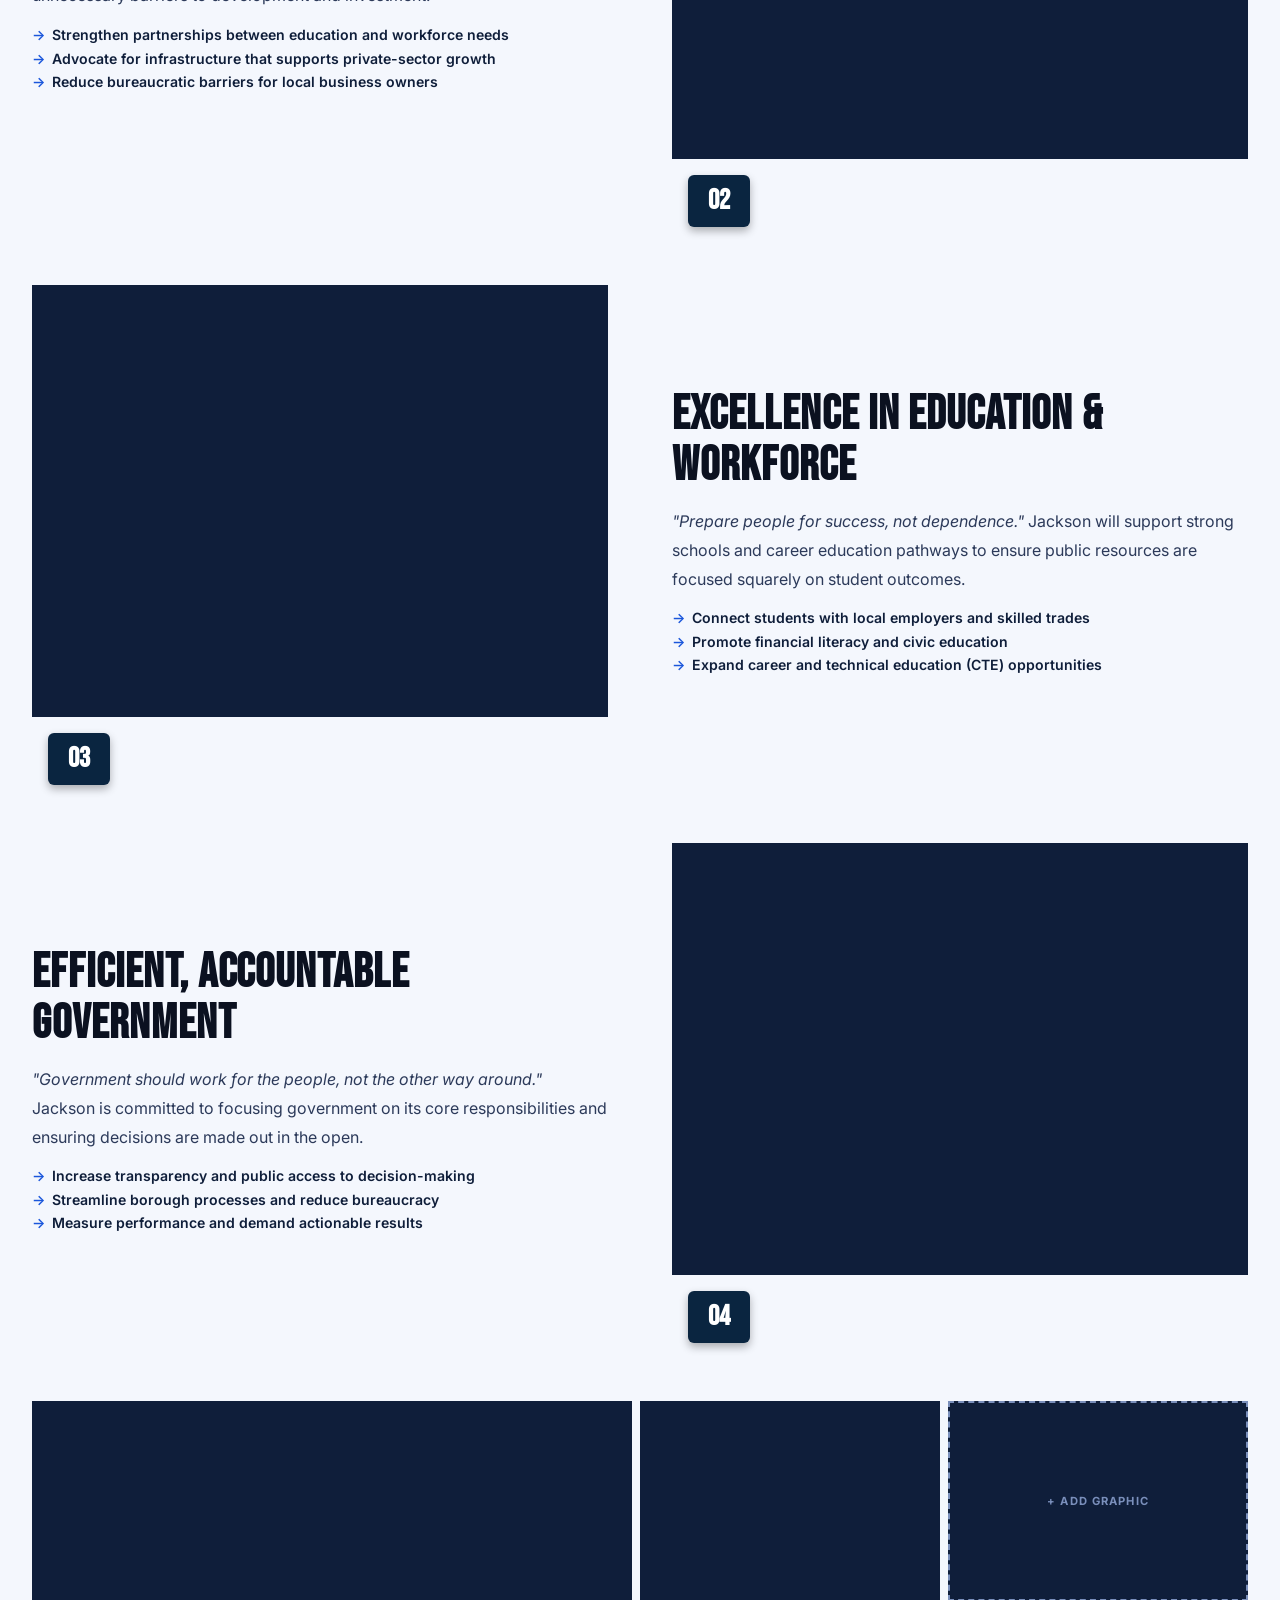
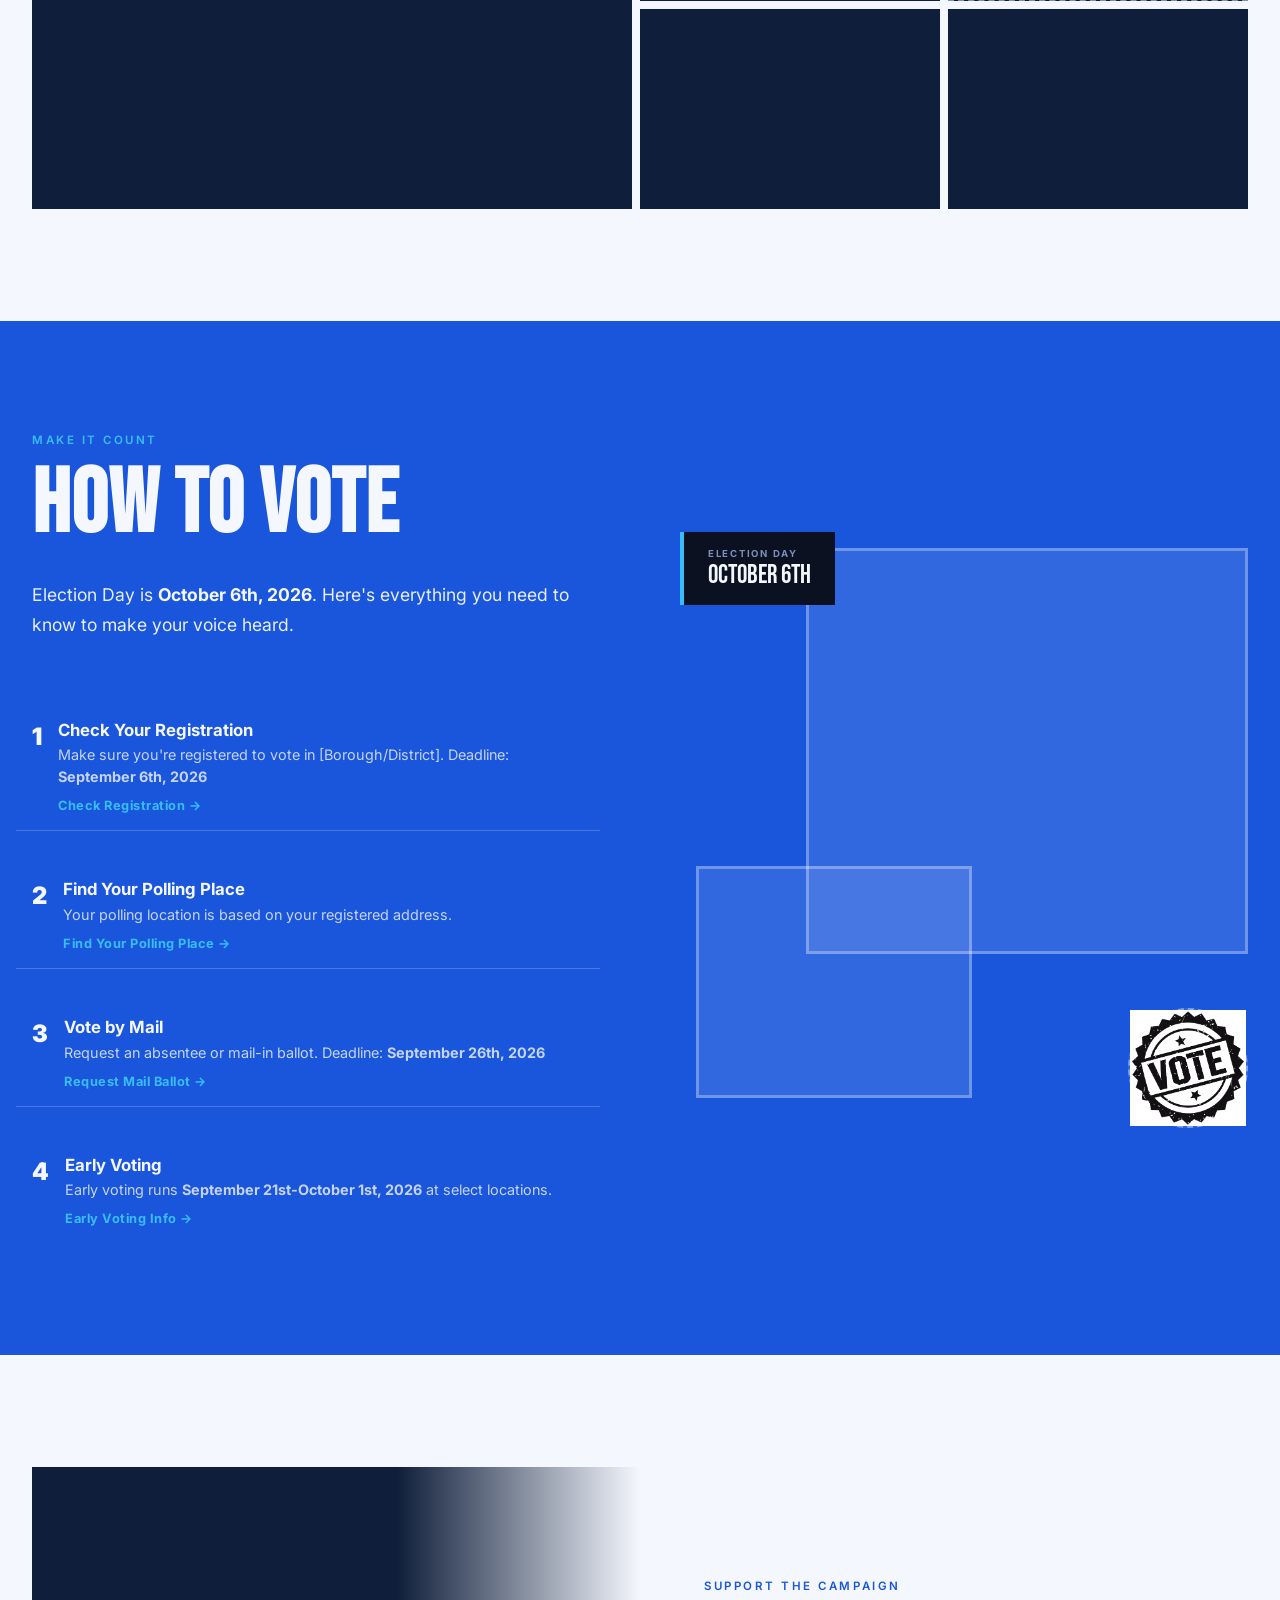
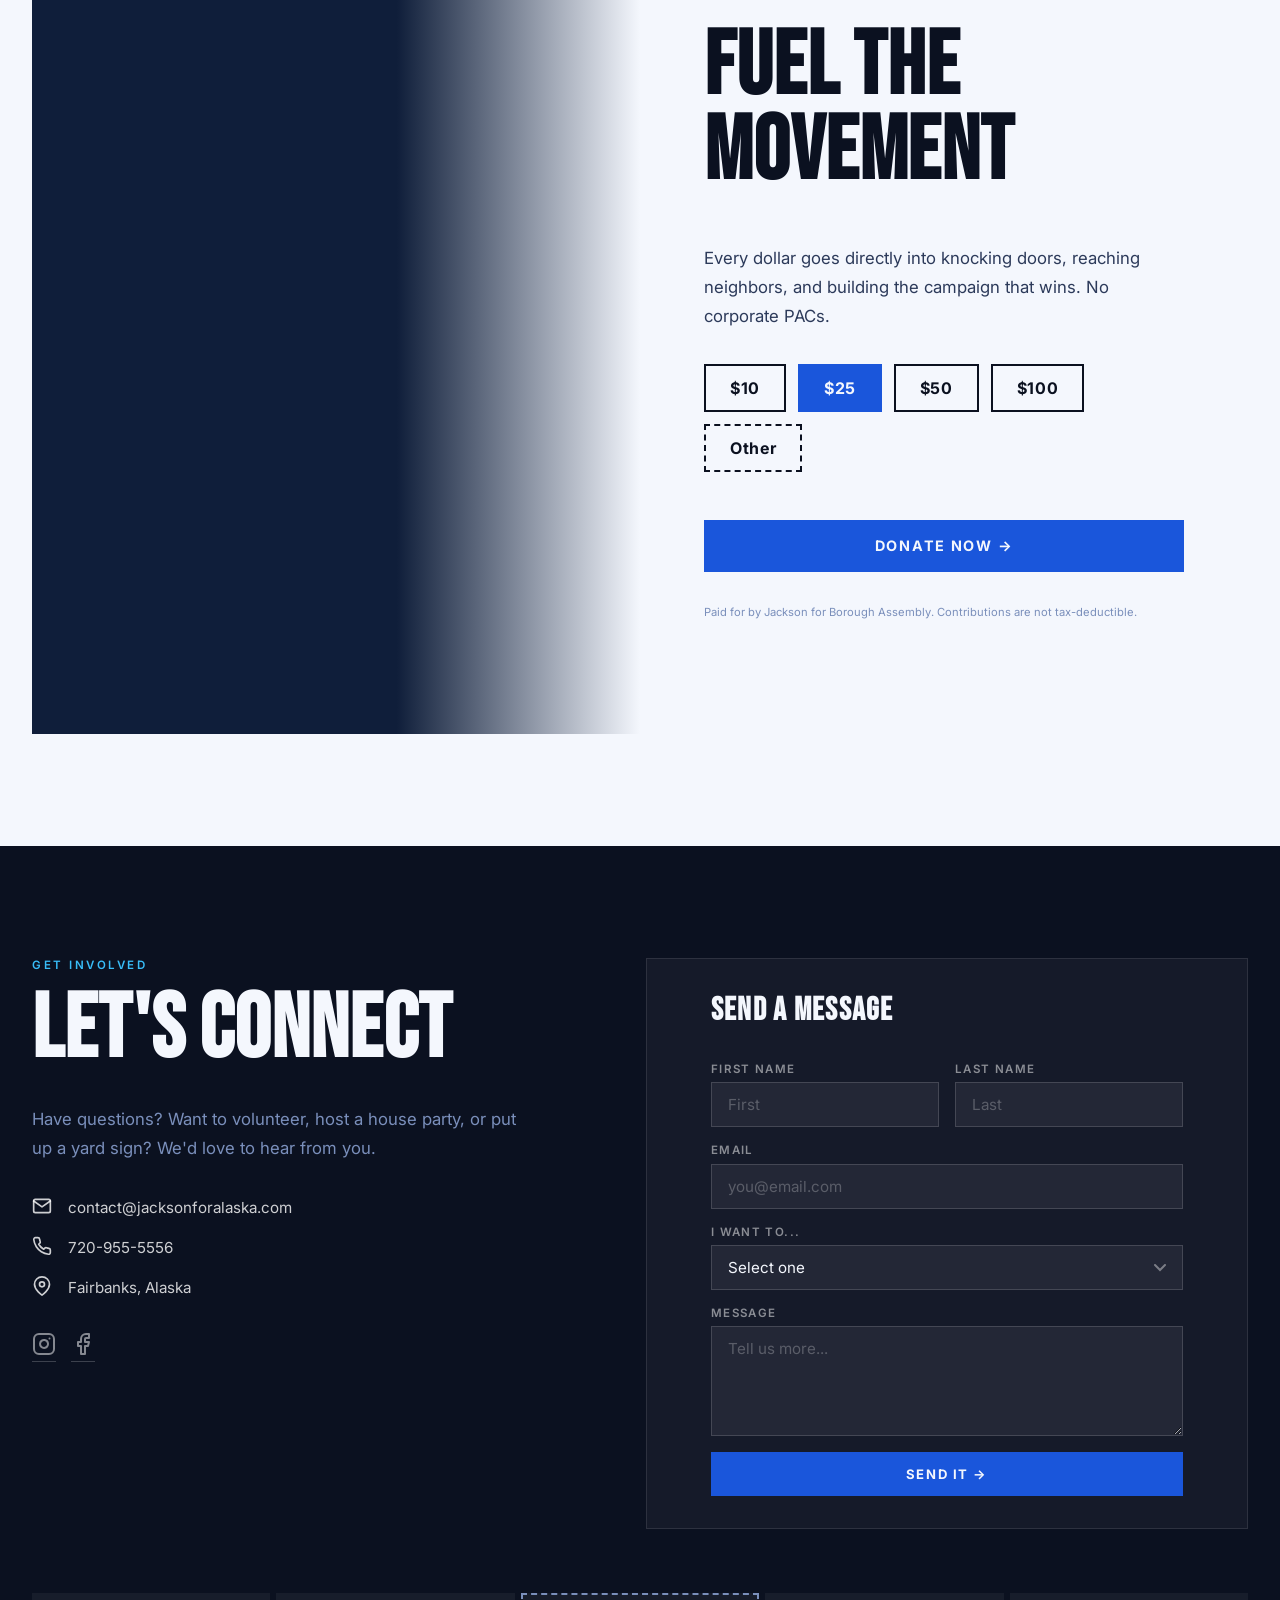
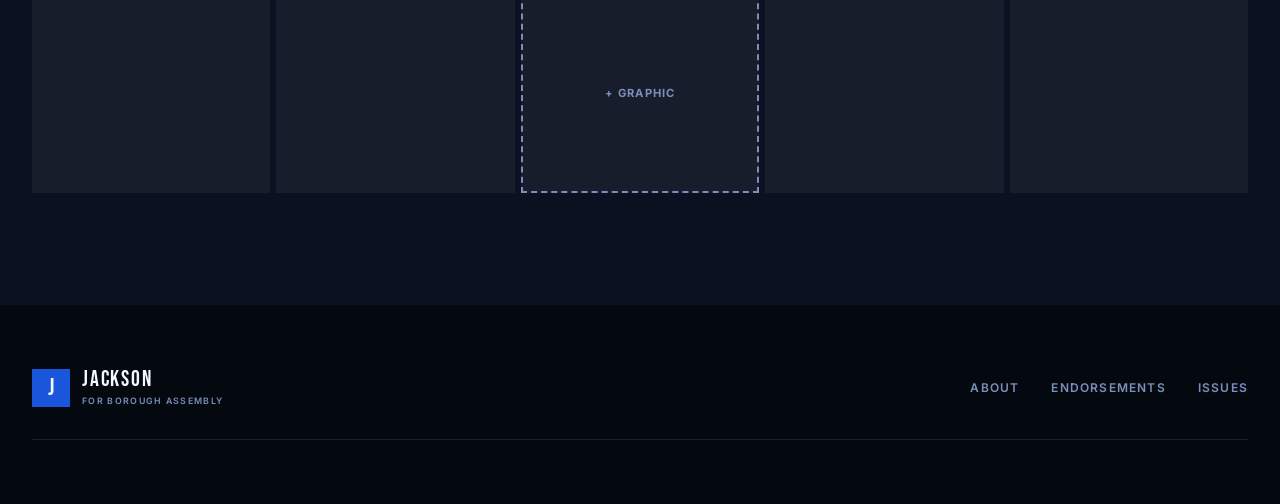
==== commit 805df0b9: "Fix closing tag for endorsement title" ====
--- a/index.html
+++ b/index.html
@@ -183,7 +183,7 @@
           <p class="endorsement-quote">"We've watched Jackson fight for tenants for years before this campaign even started. This isn't new for them — it's just bigger now."</p>
           <div class="endorsement-meta">
             <span class="endorsement-name">Doug Stevens</span>
-            <span class="endorsement-title">Former Mayor of Fairbanks/span>
+            <span class="endorsement-title">Former Mayor of Fairbanks"/span>
           </div>
         </div>
 
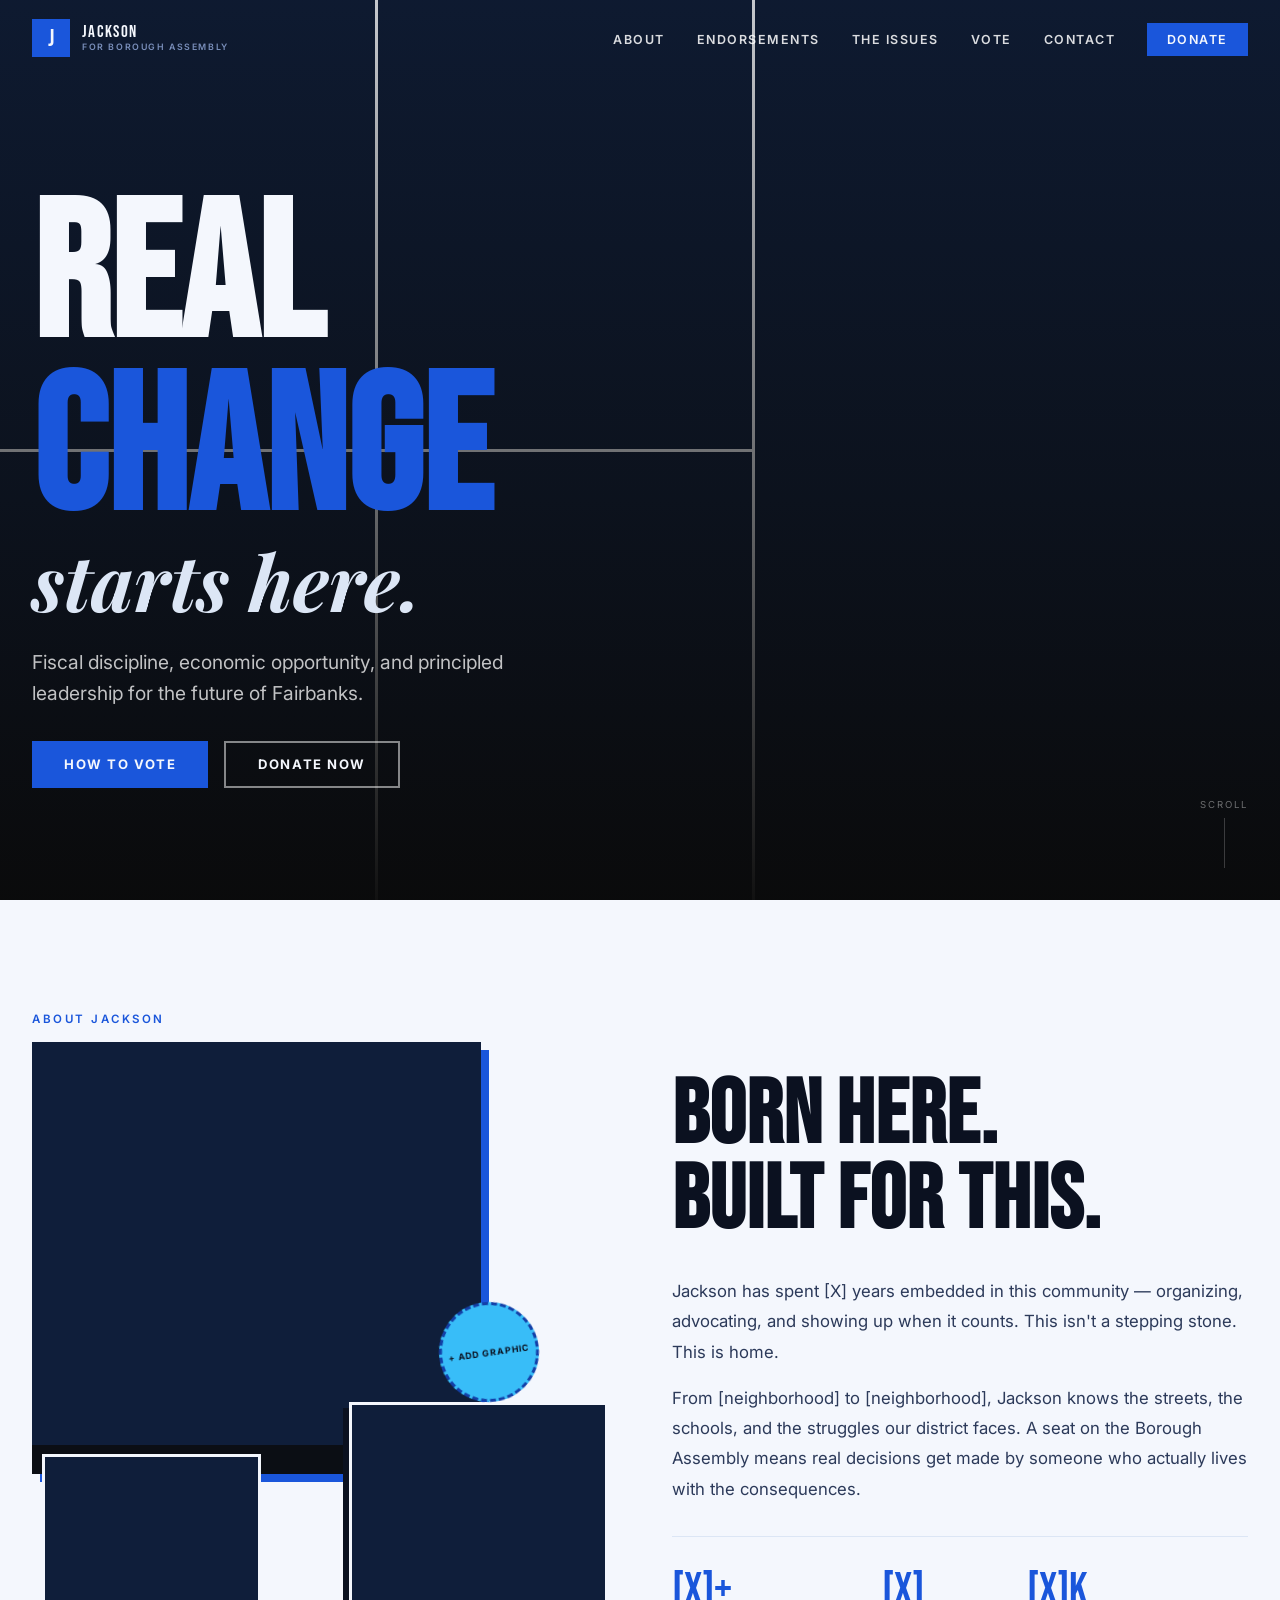
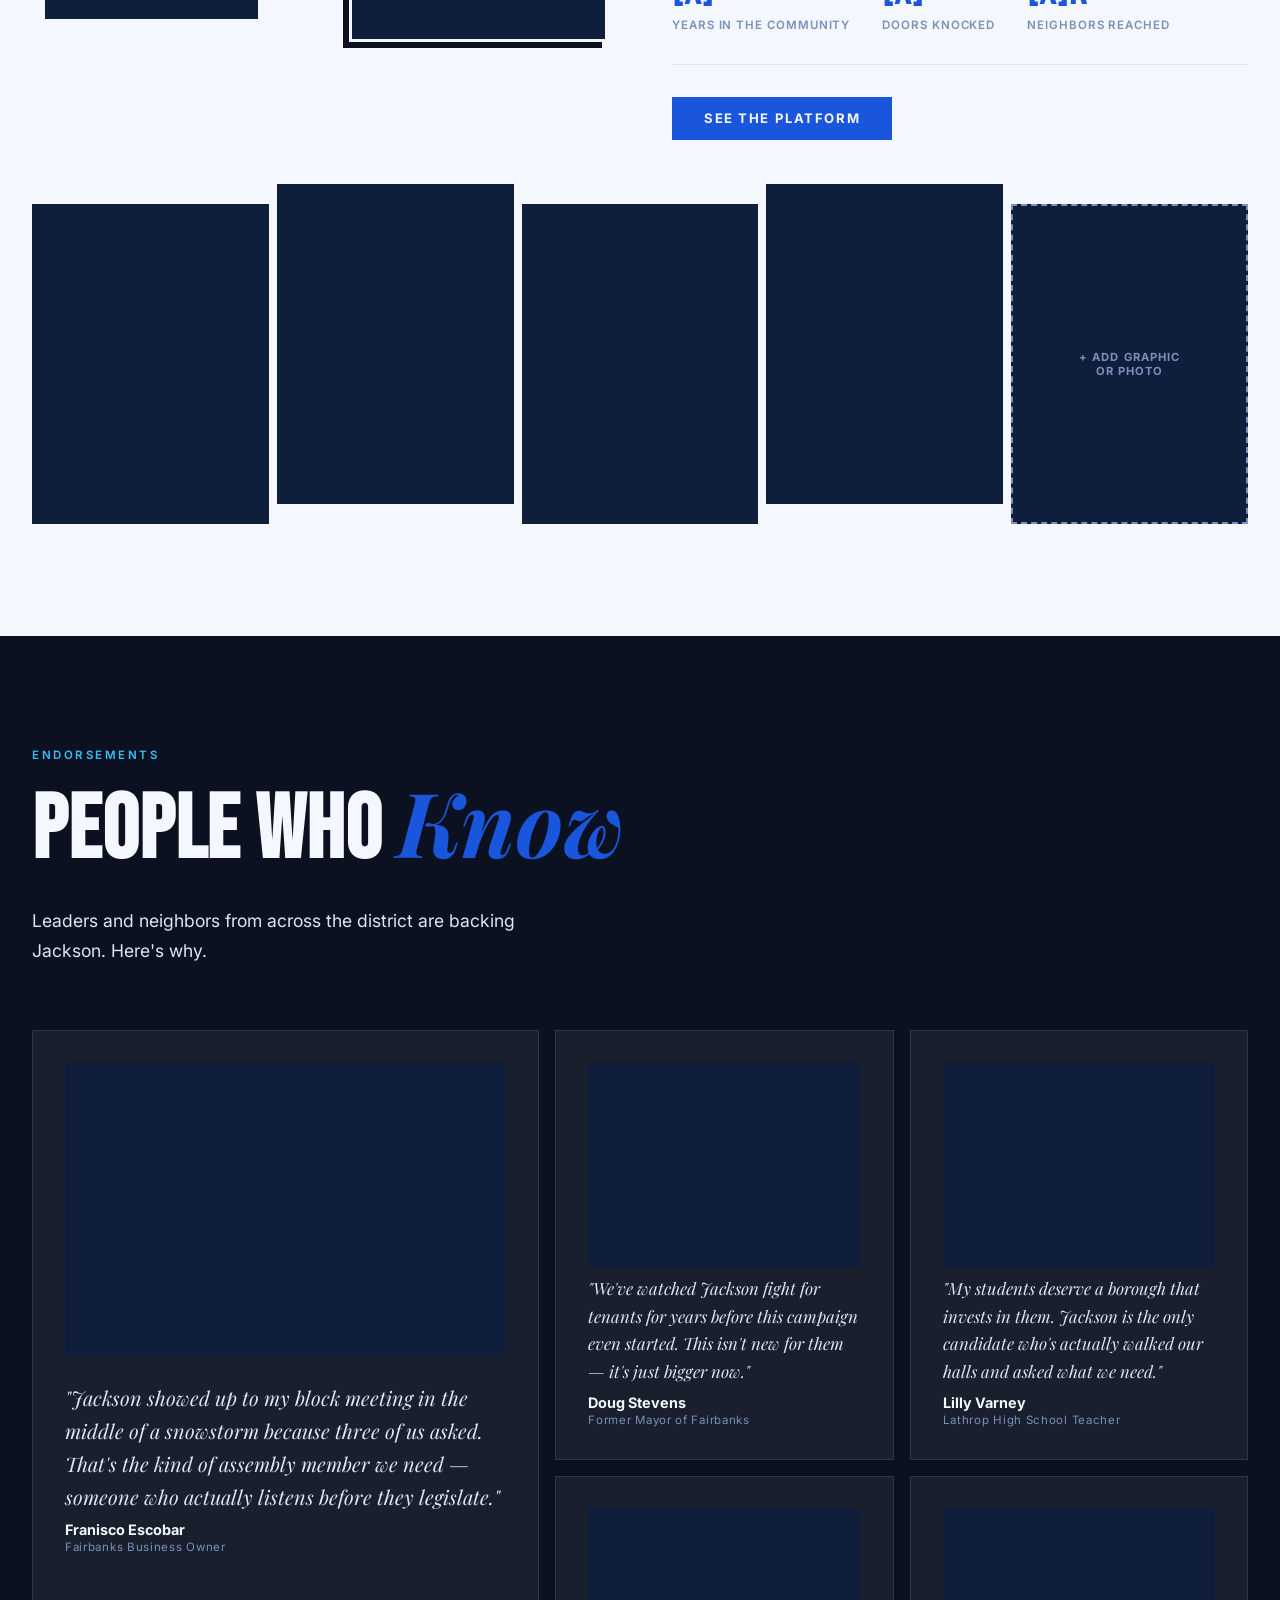
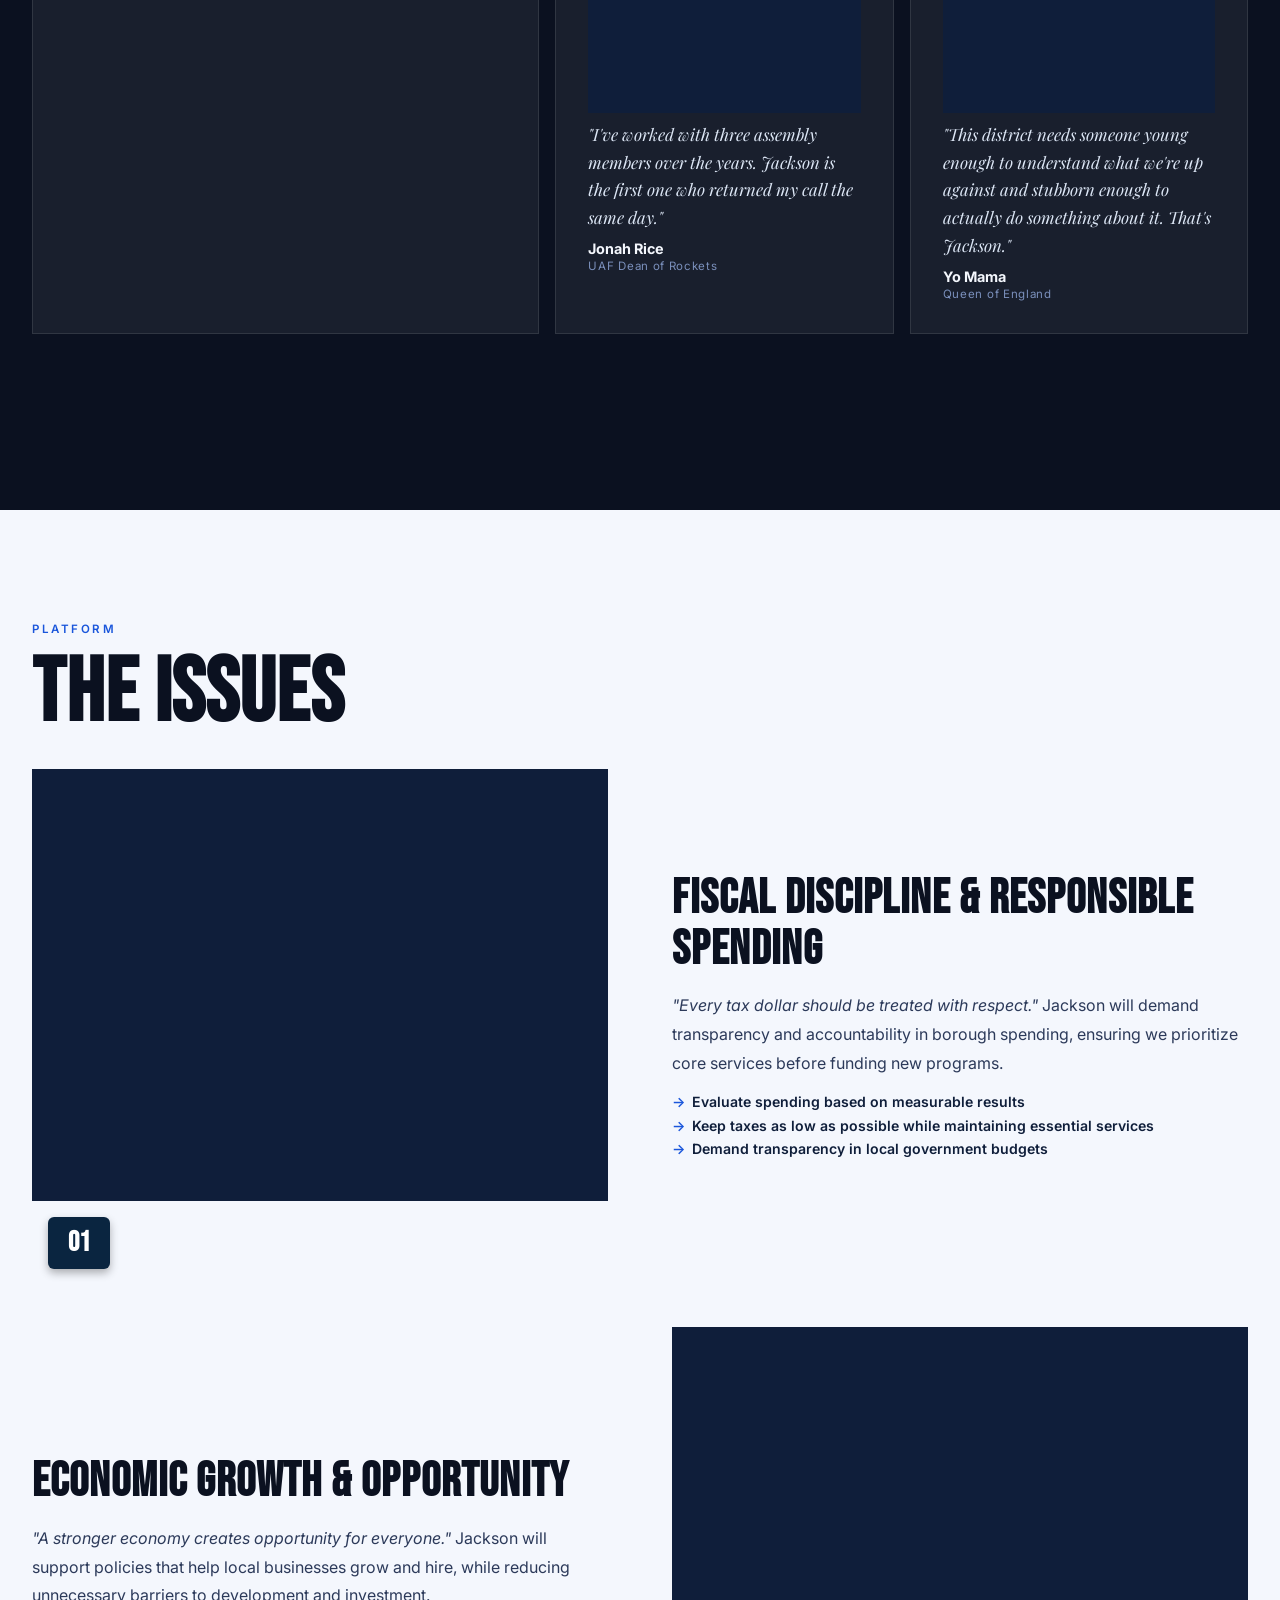
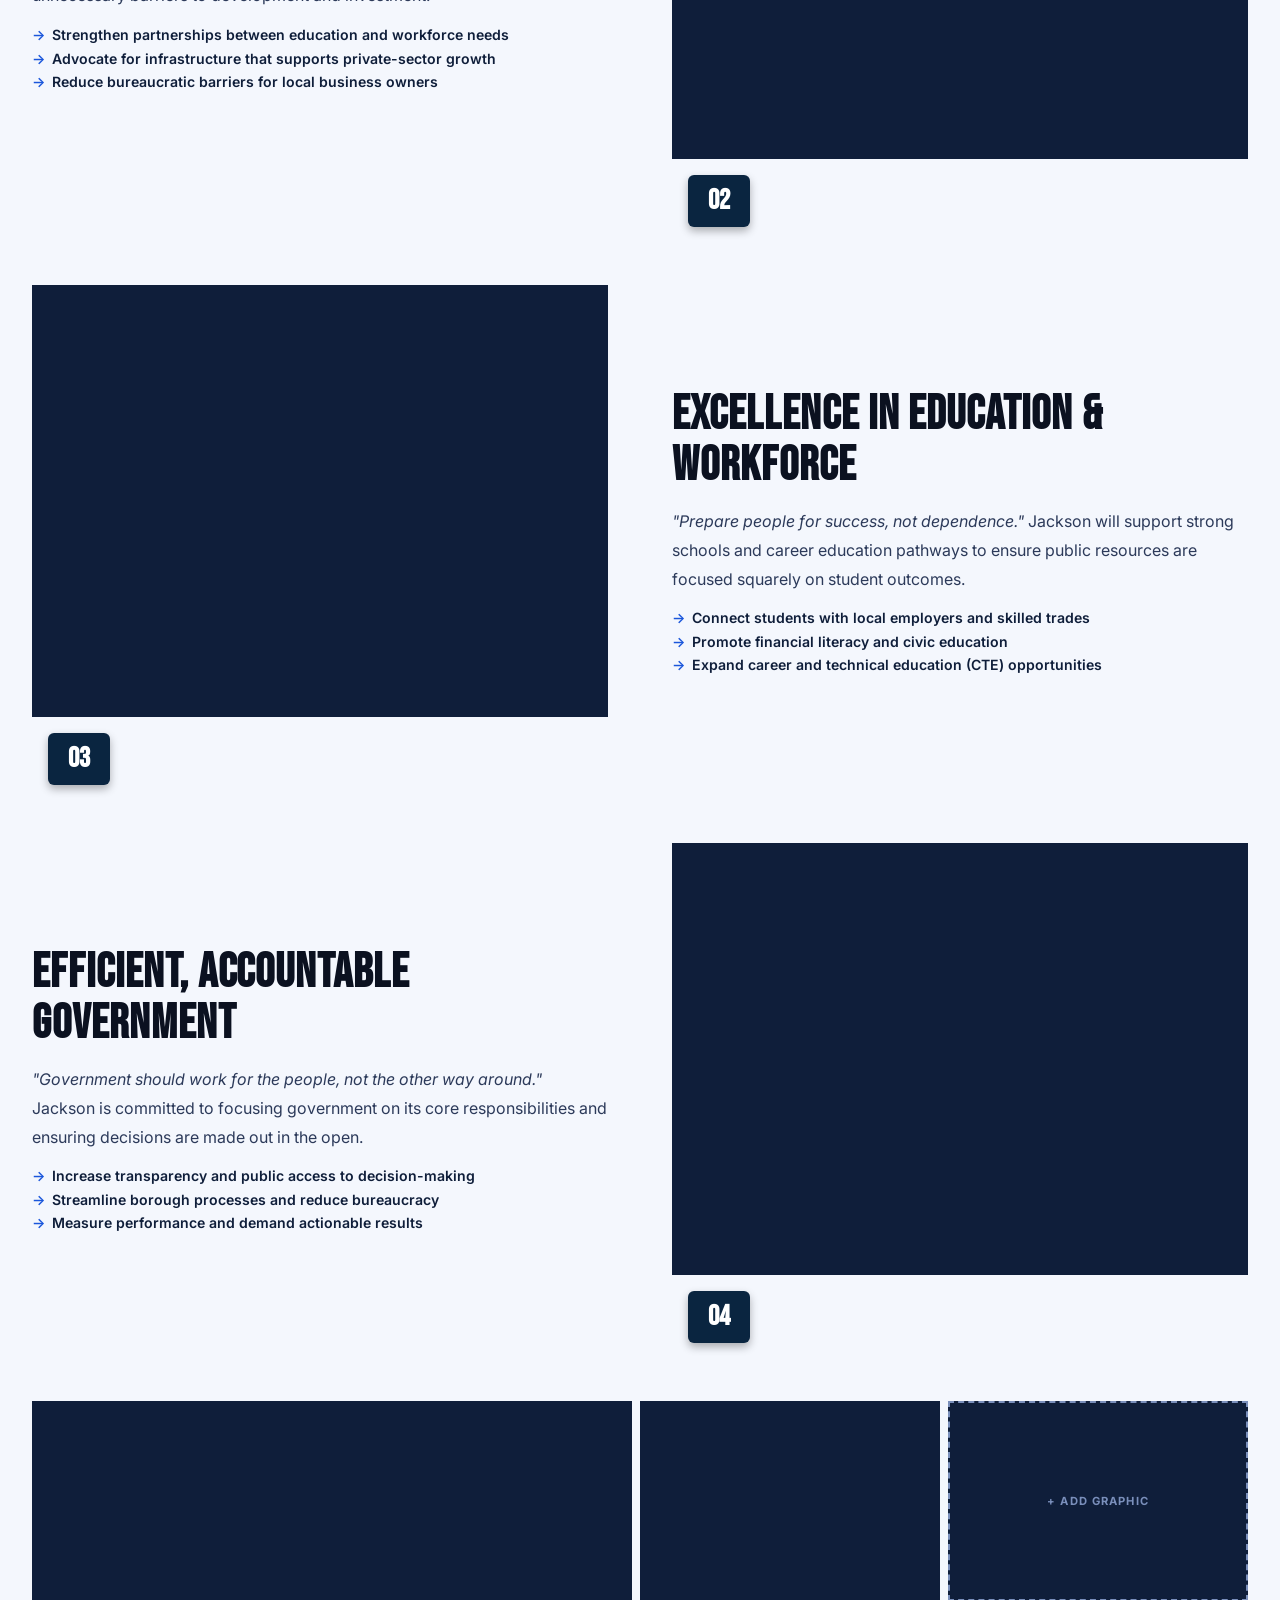
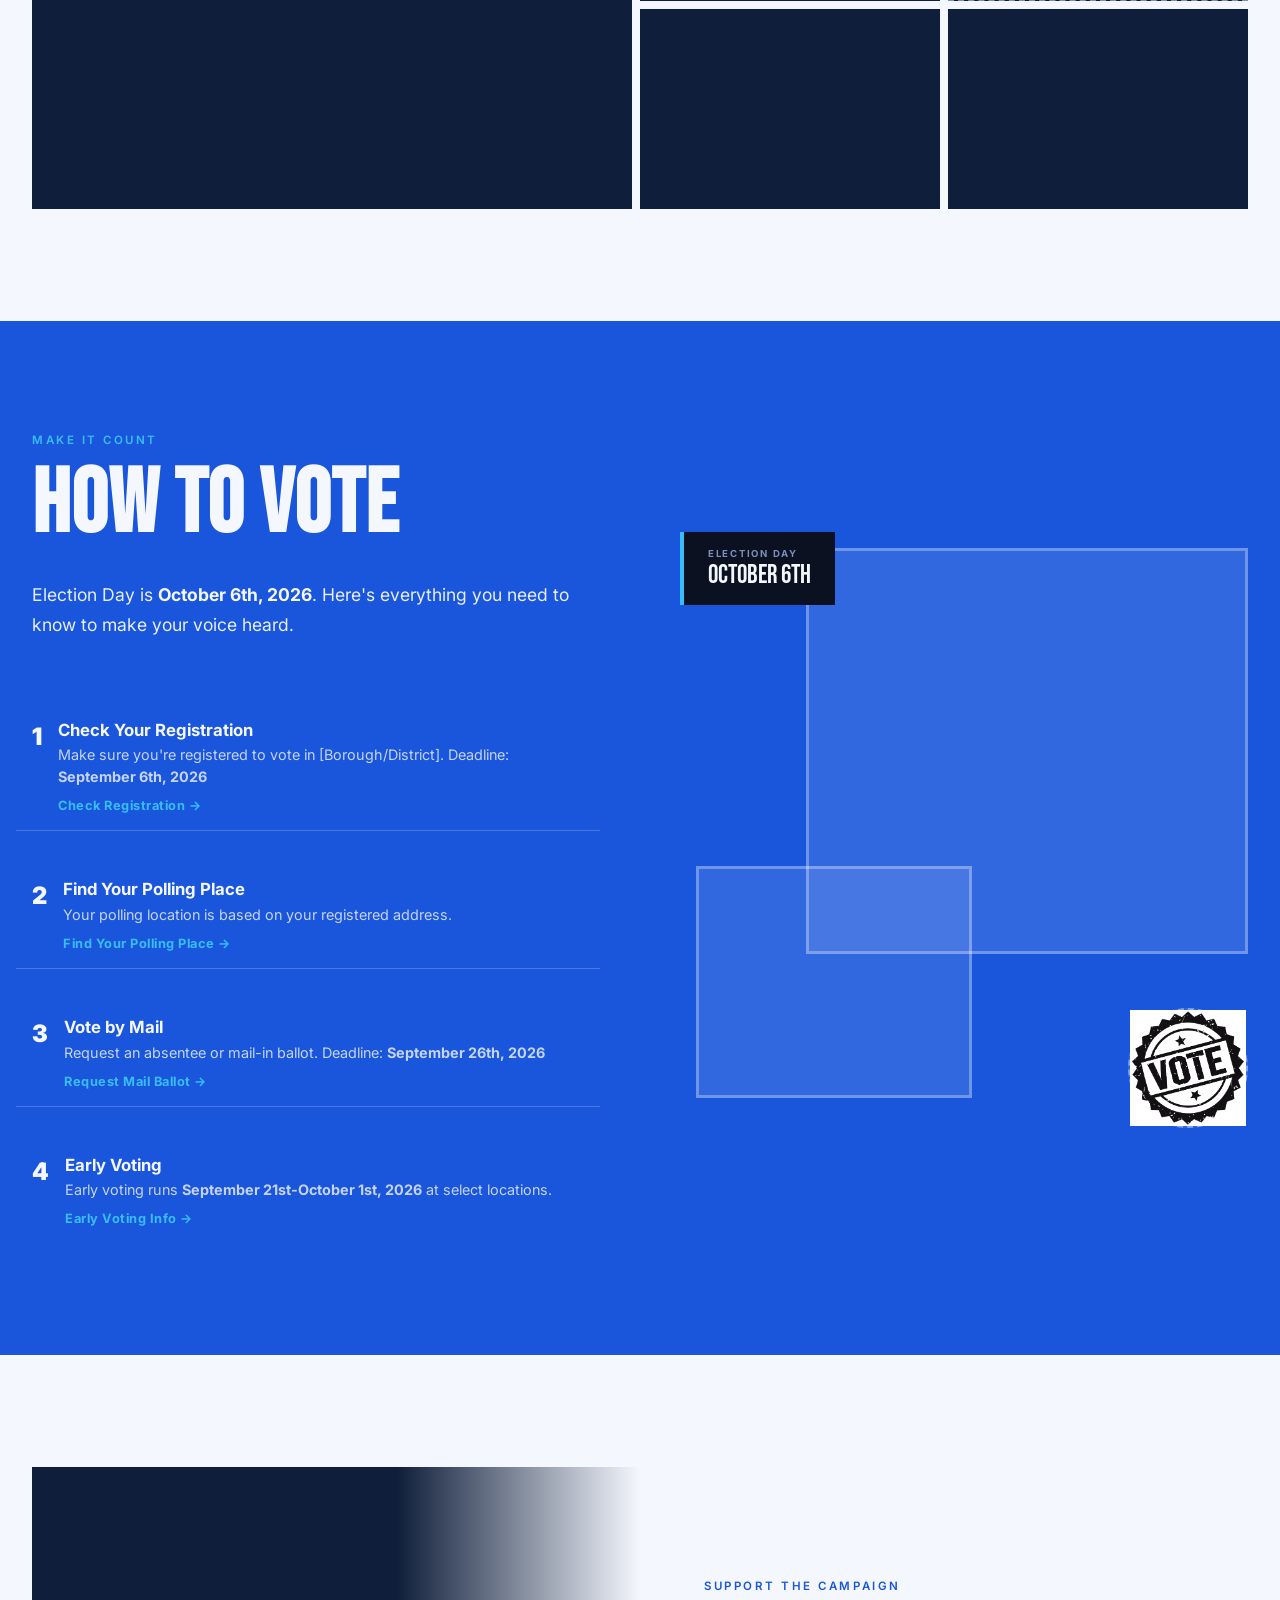
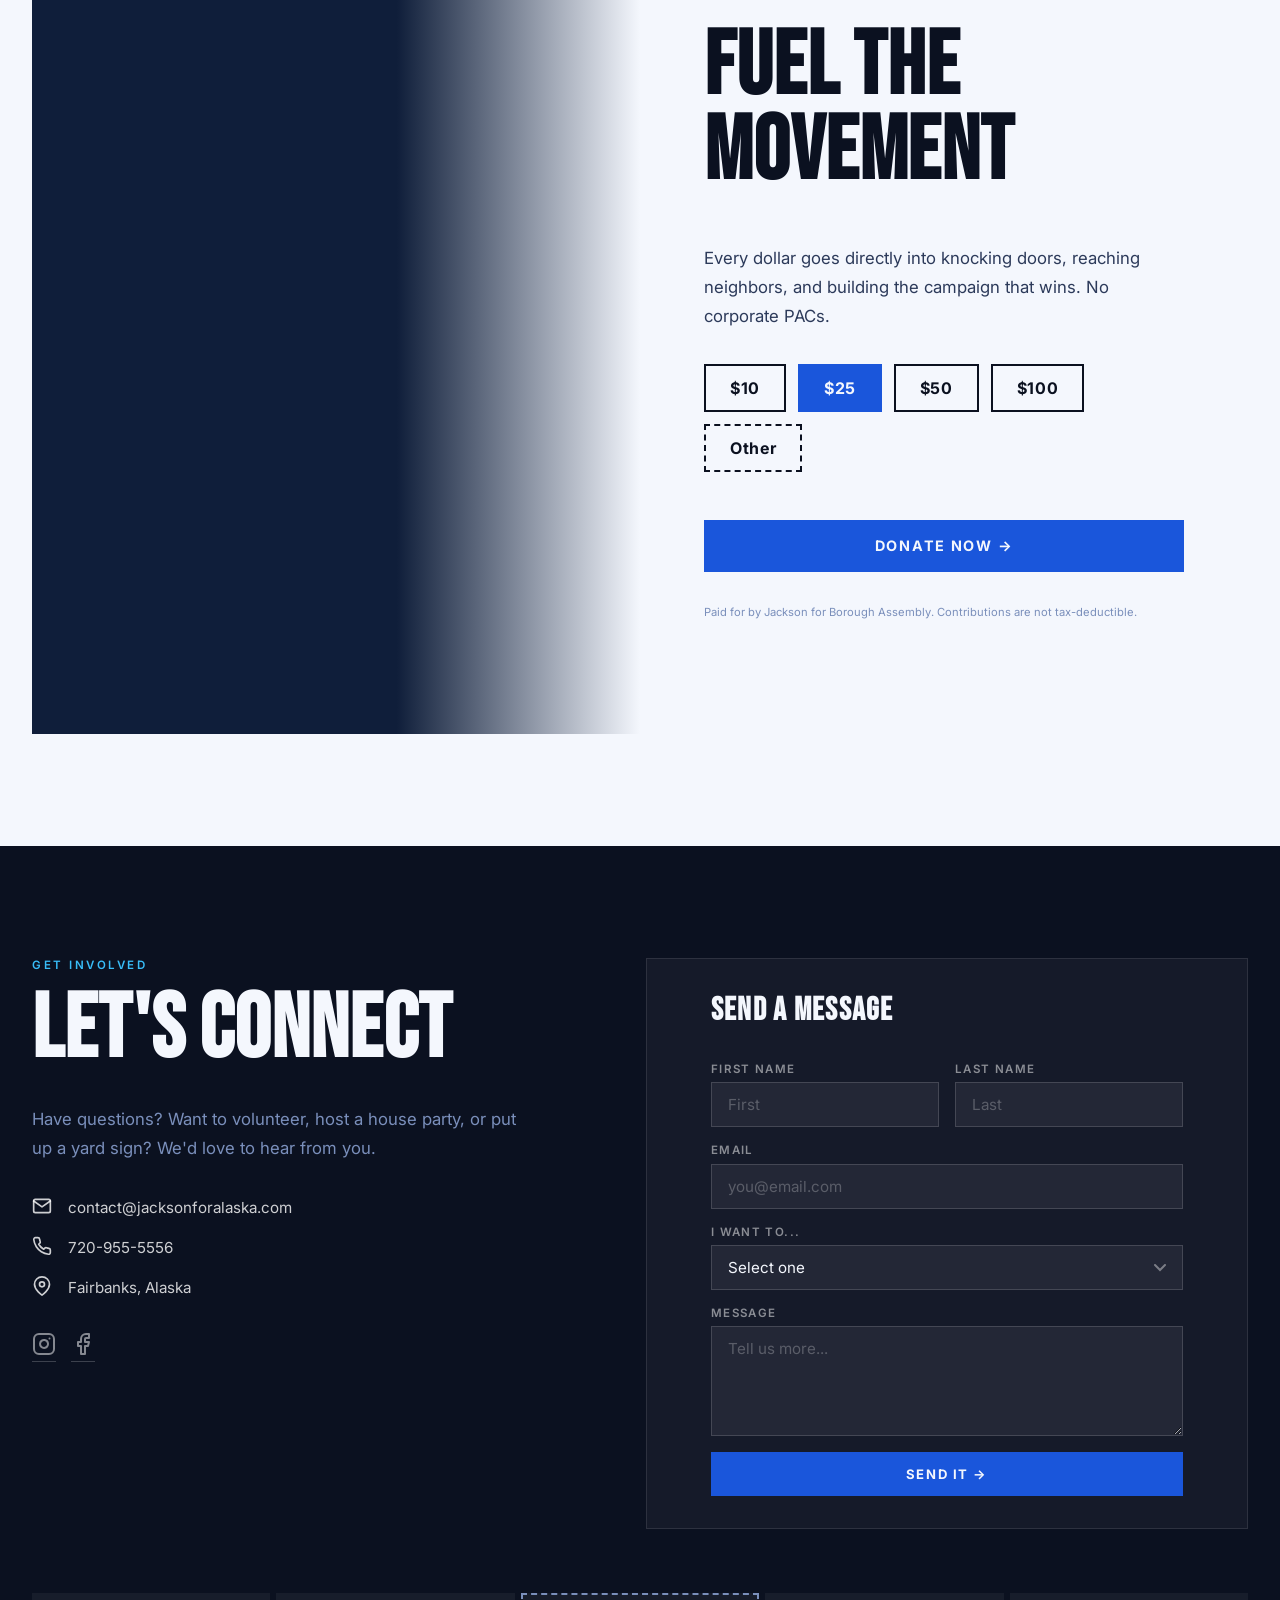
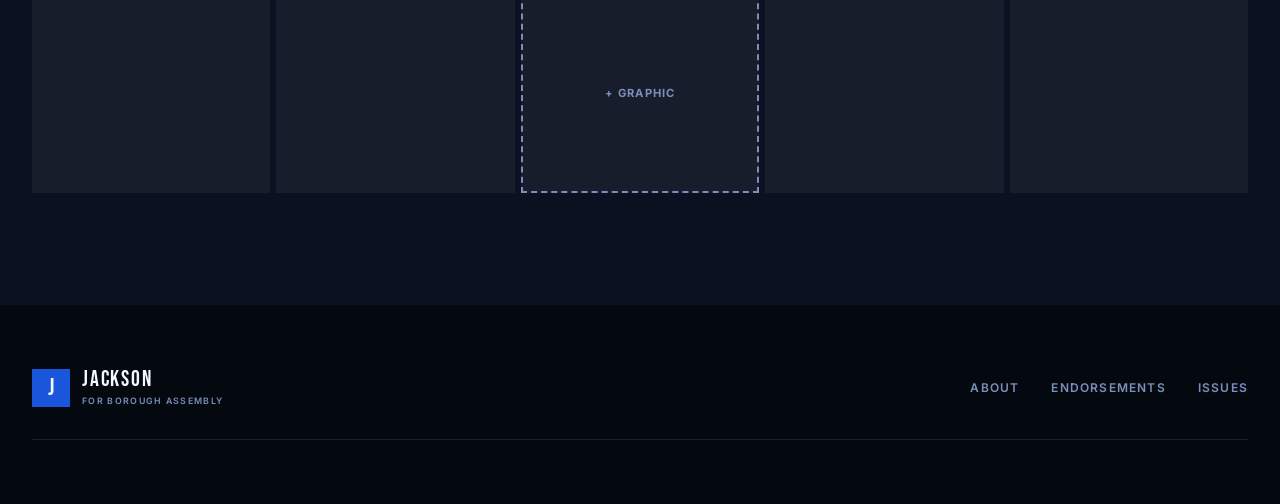
==== commit 1ed9ea07: "Update index.html" ====
--- a/index.html
+++ b/index.html
@@ -183,7 +183,7 @@
           <p class="endorsement-quote">"We've watched Jackson fight for tenants for years before this campaign even started. This isn't new for them — it's just bigger now."</p>
           <div class="endorsement-meta">
             <span class="endorsement-name">Doug Stevens</span>
-            <span class="endorsement-title">Former Mayor of Fairbanks"/span>
+            <span class="endorsement-title">Former Mayor of Fairbanks</span>
           </div>
         </div>
 
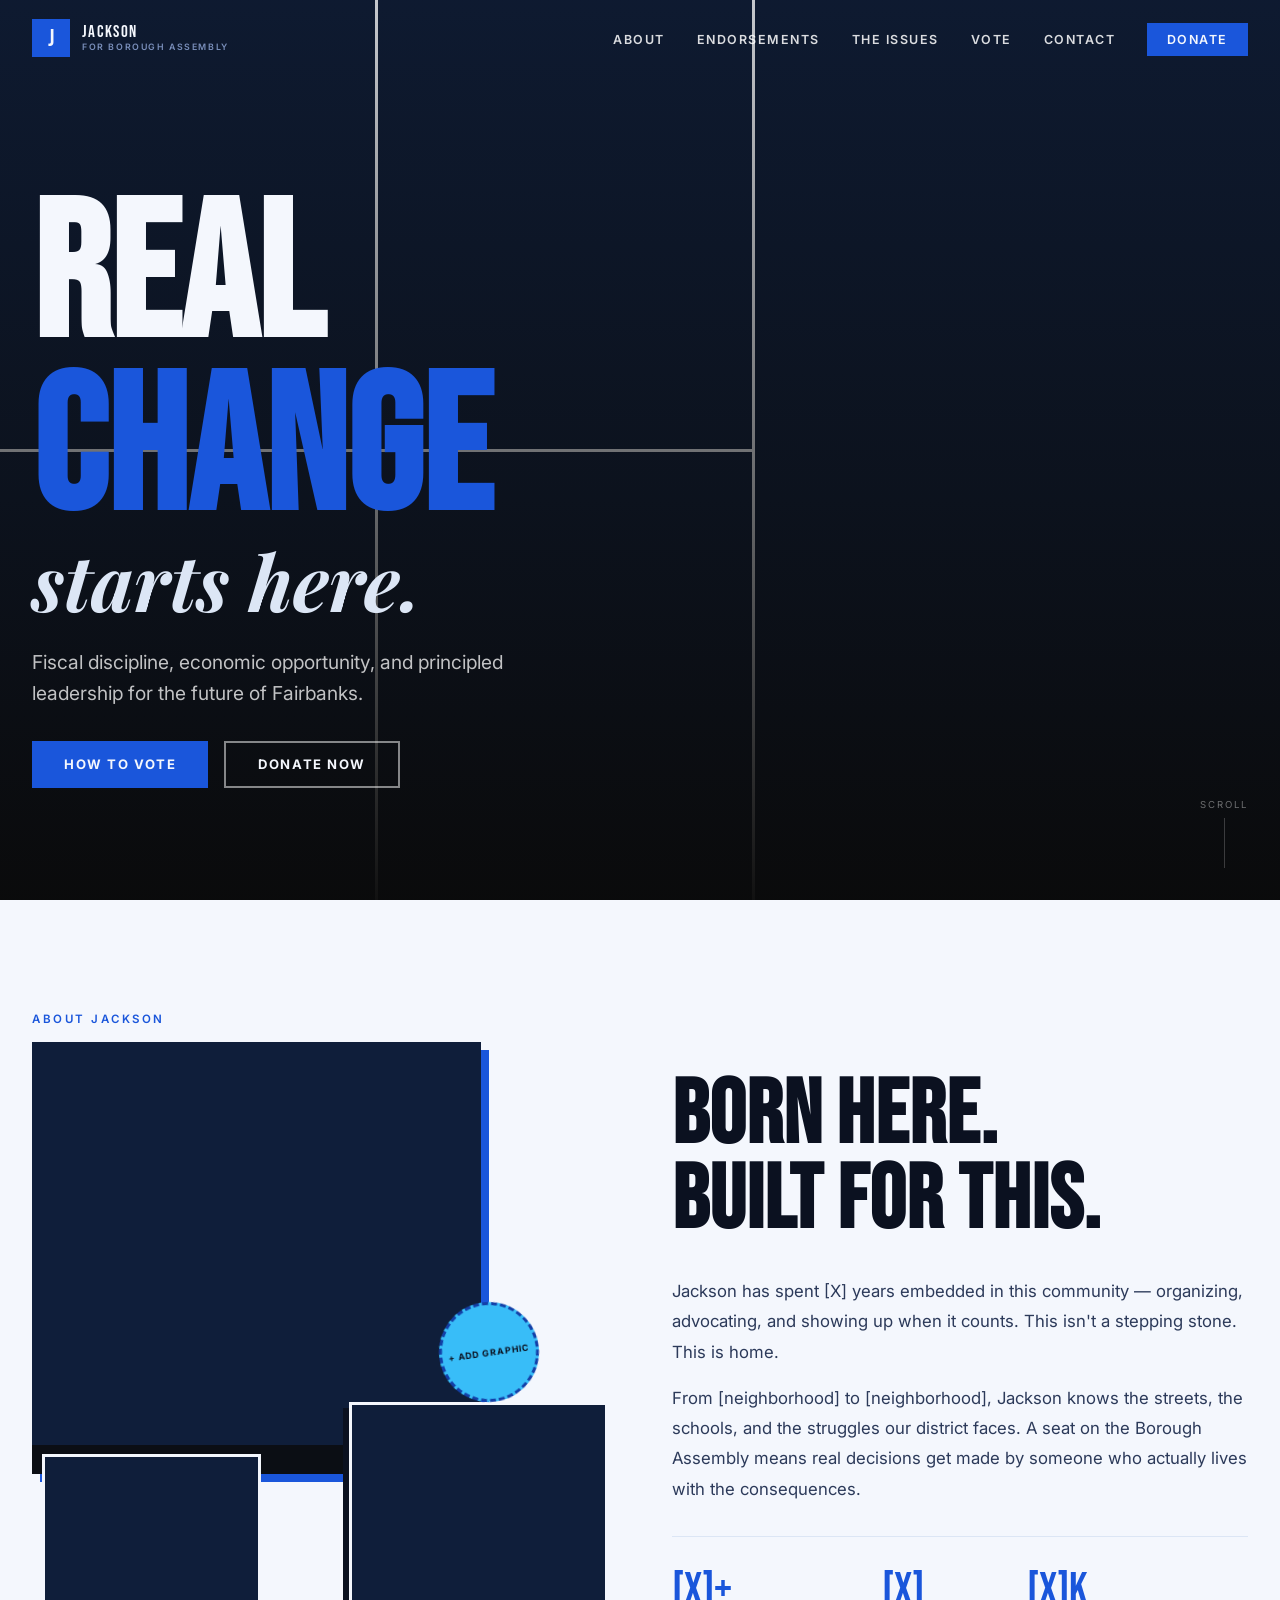
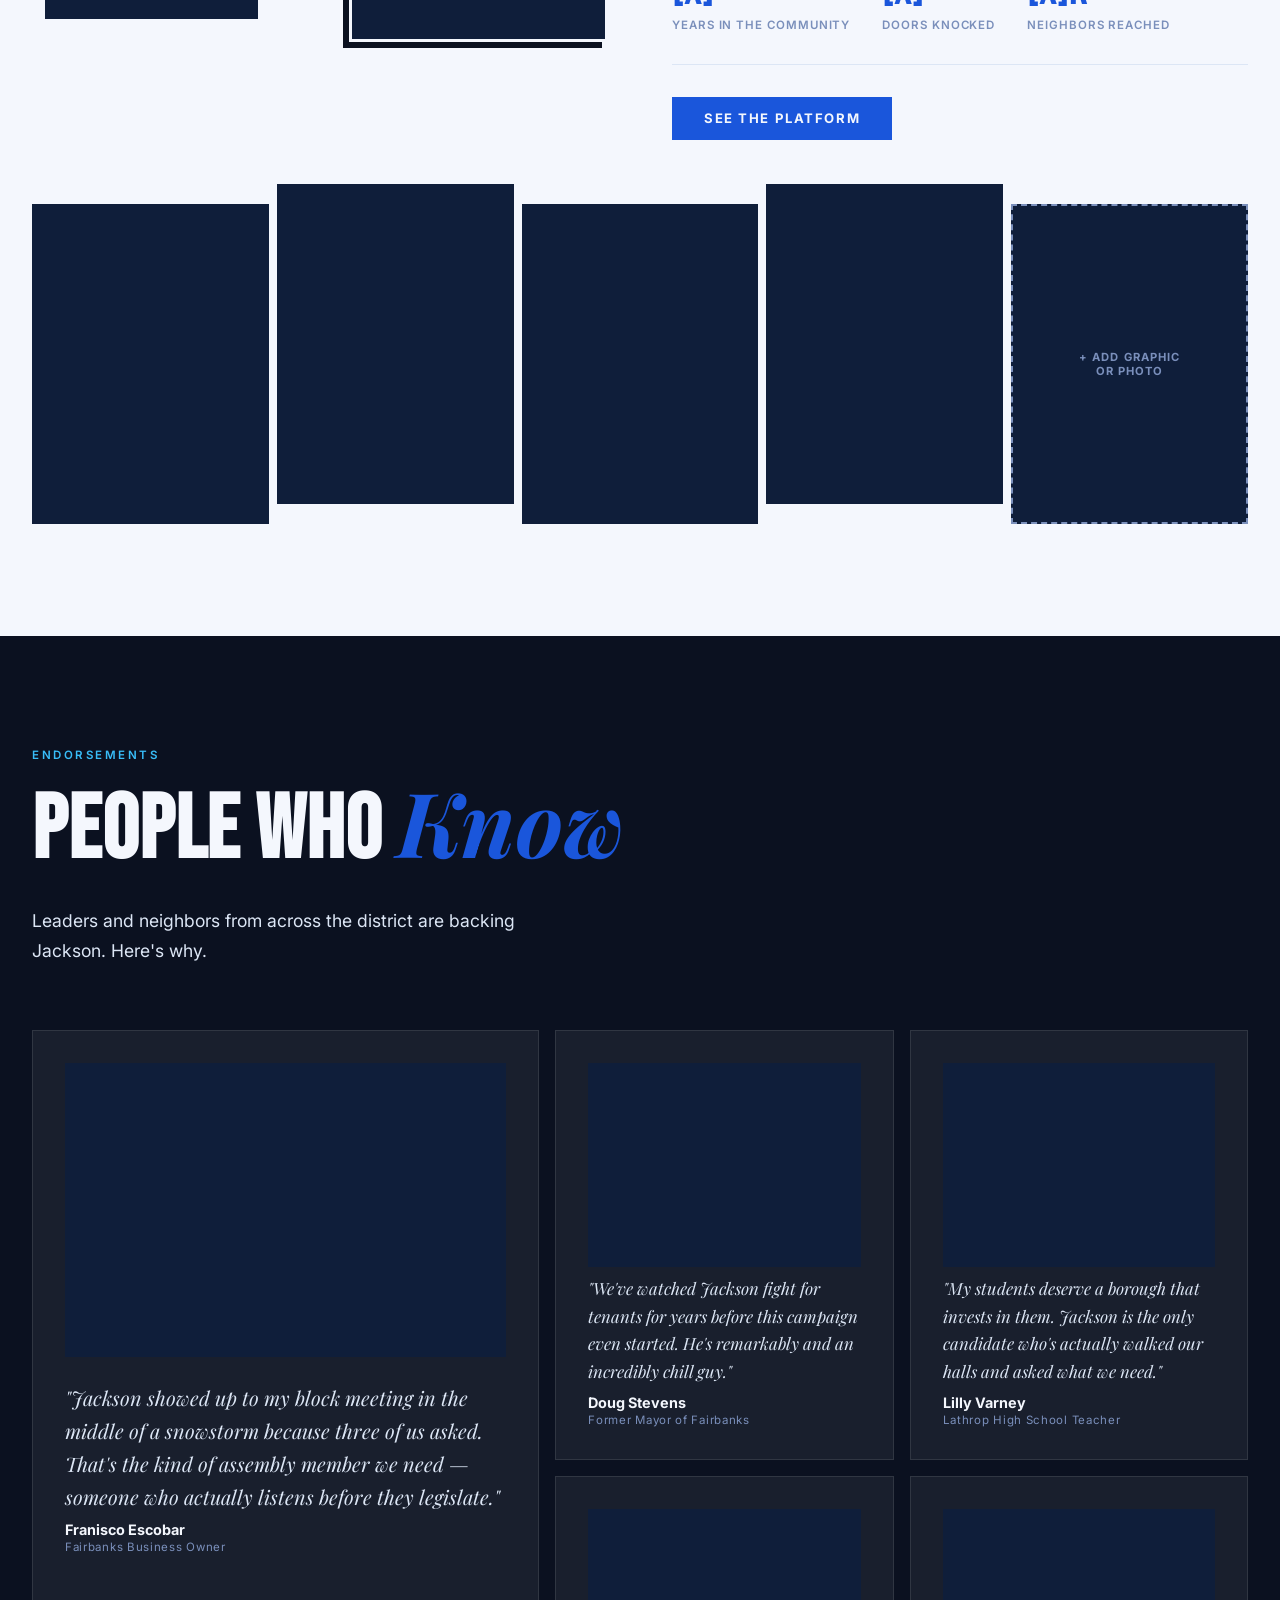
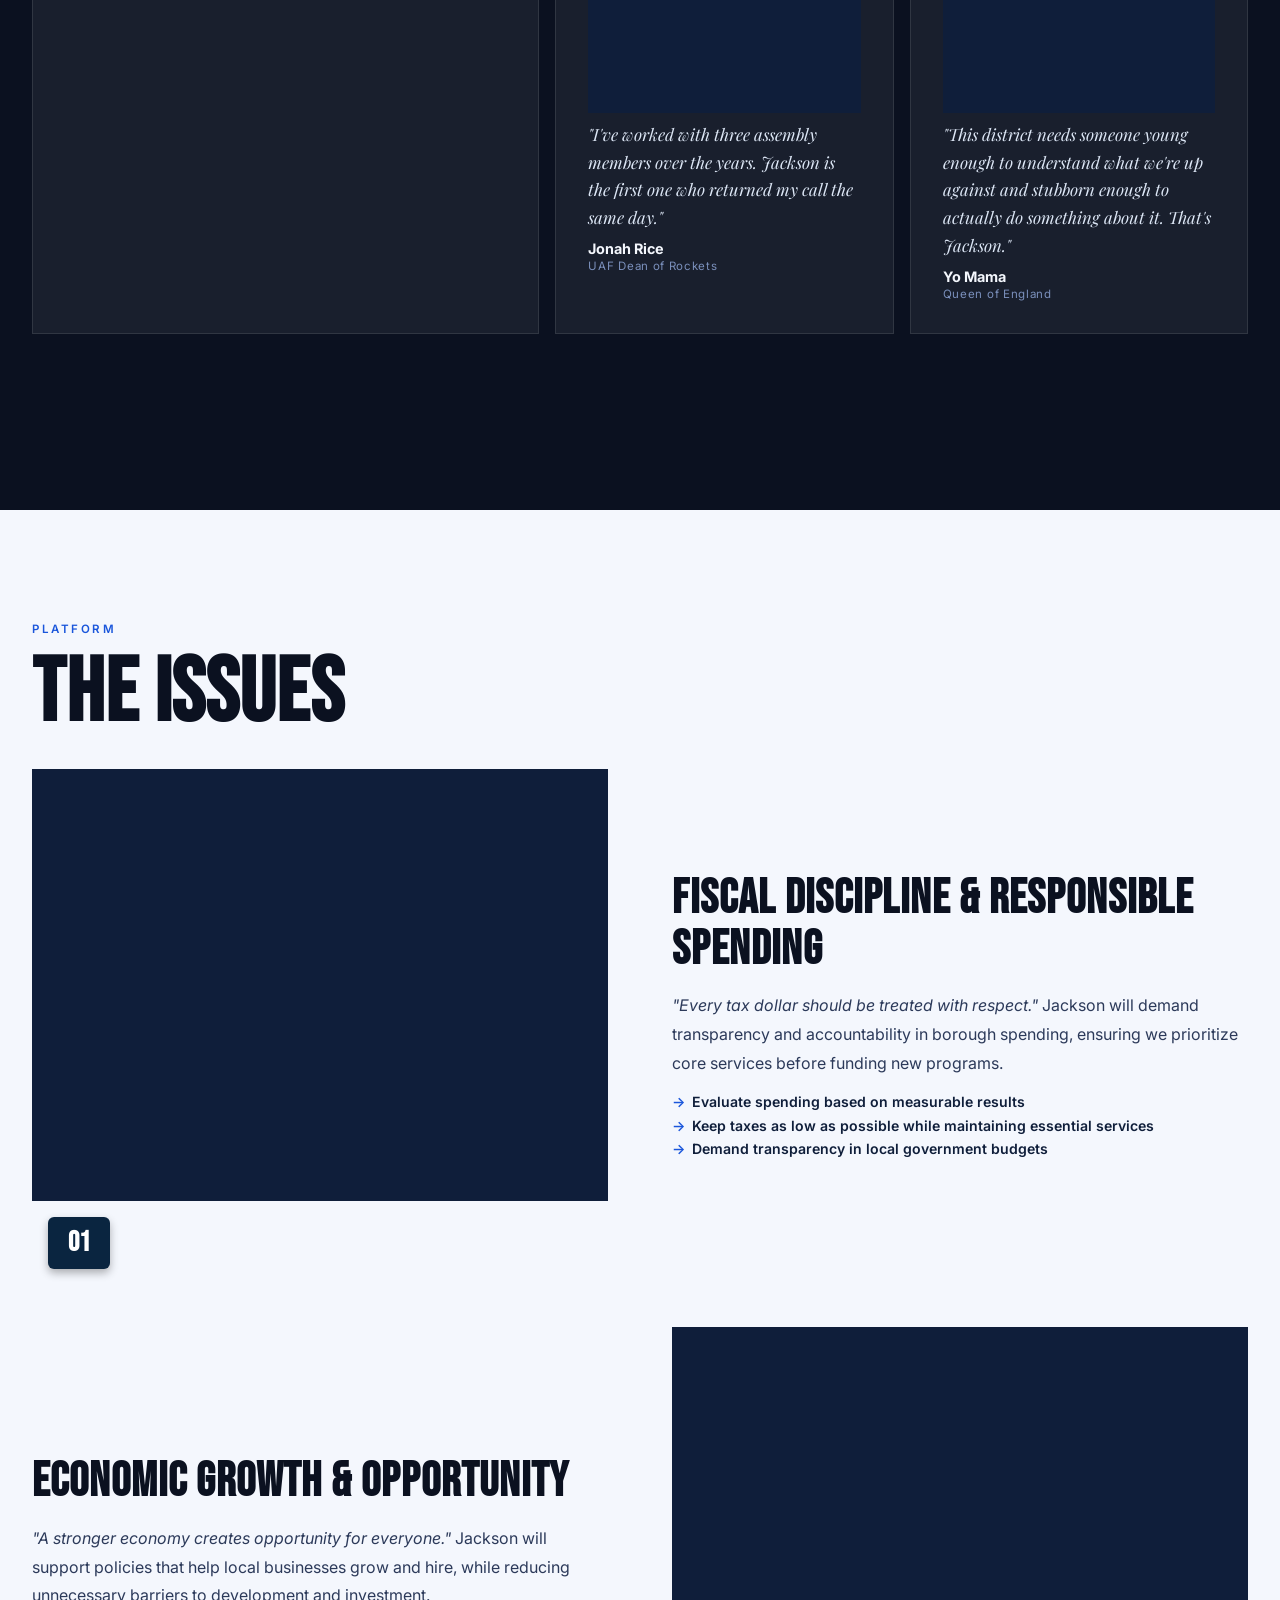
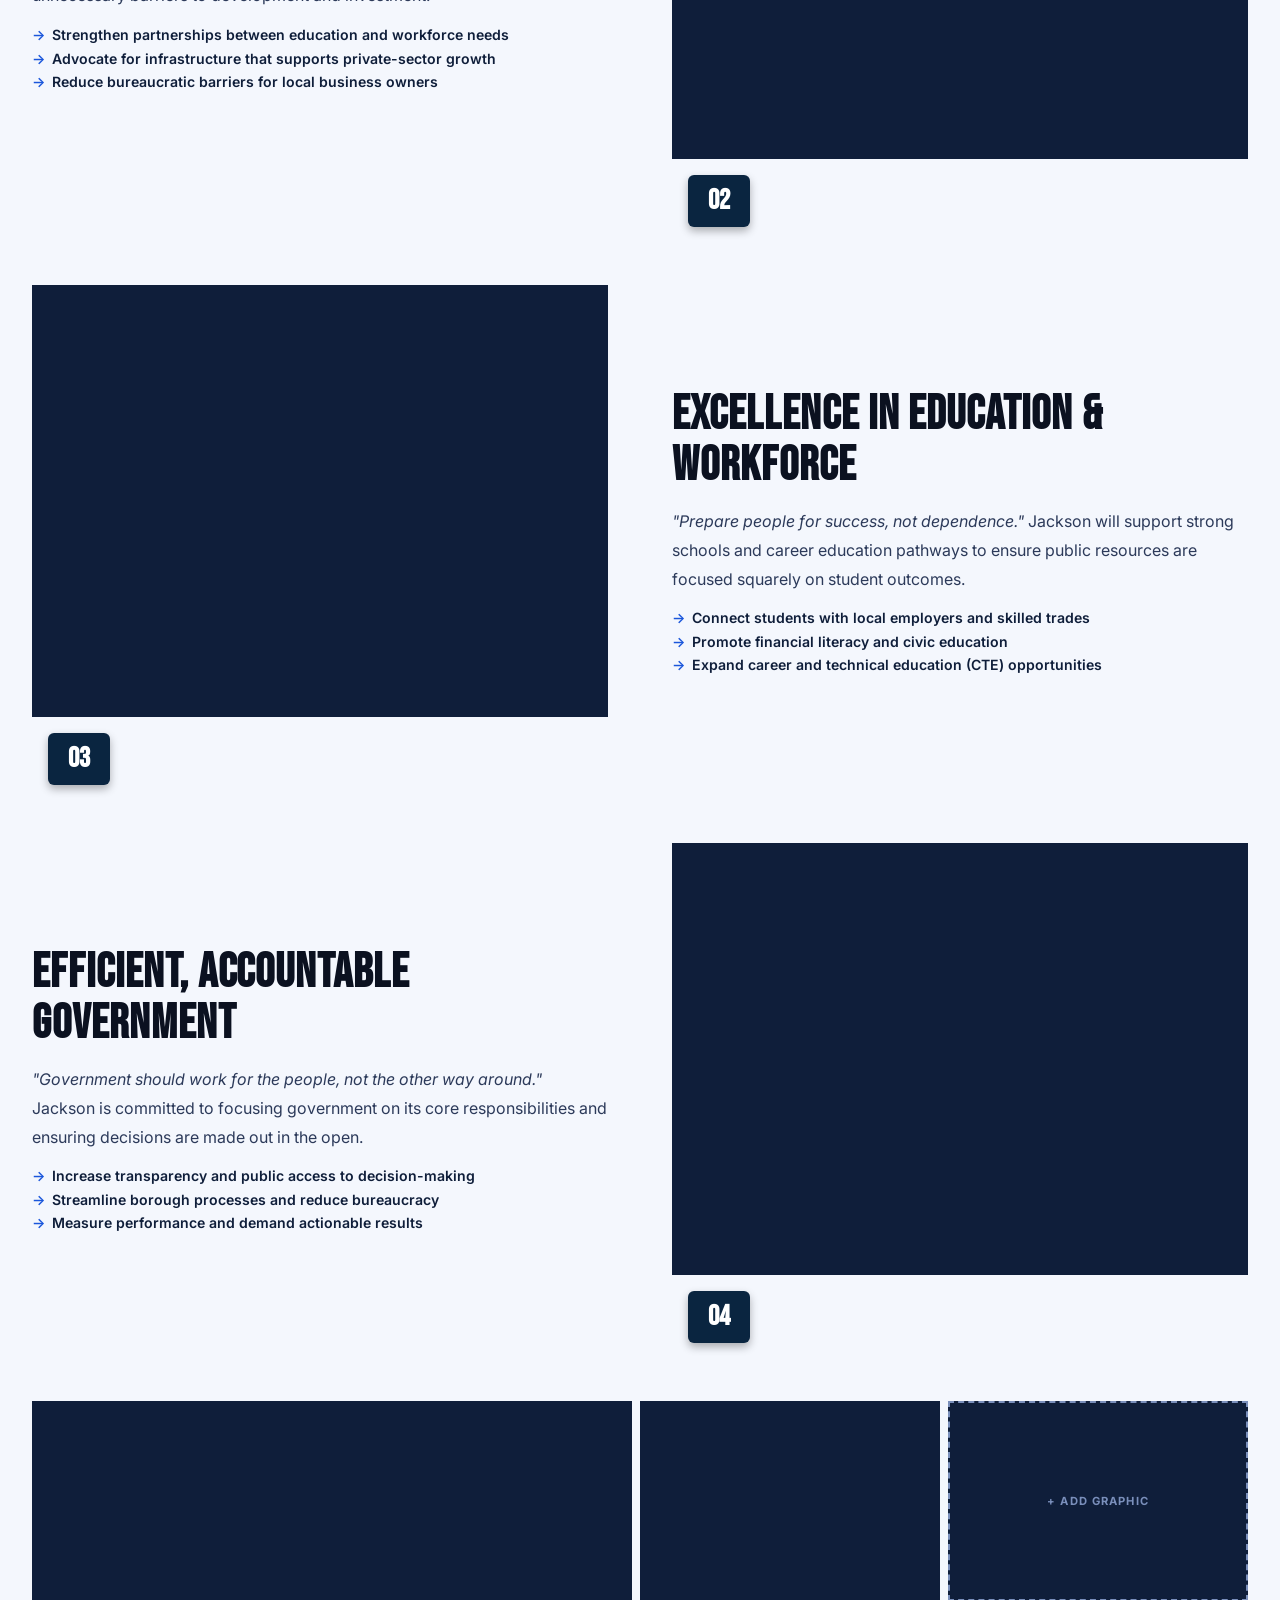
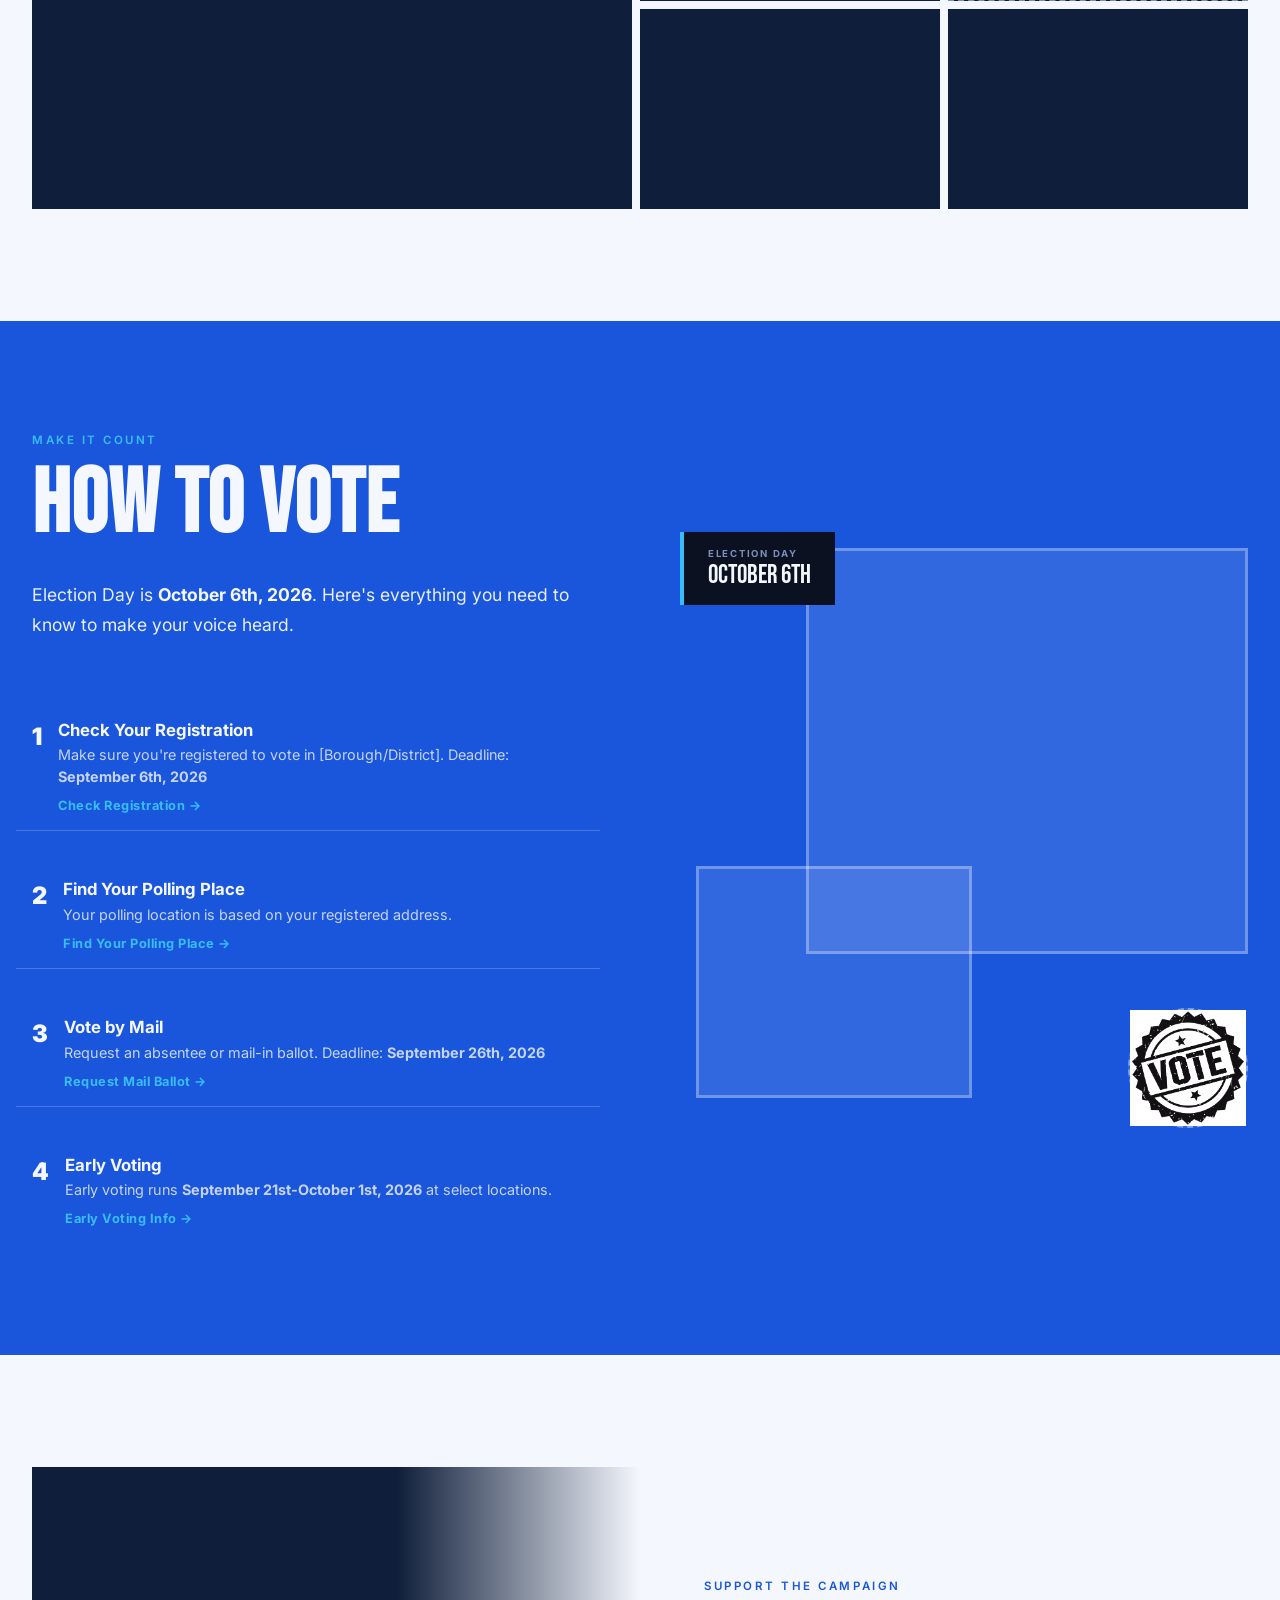
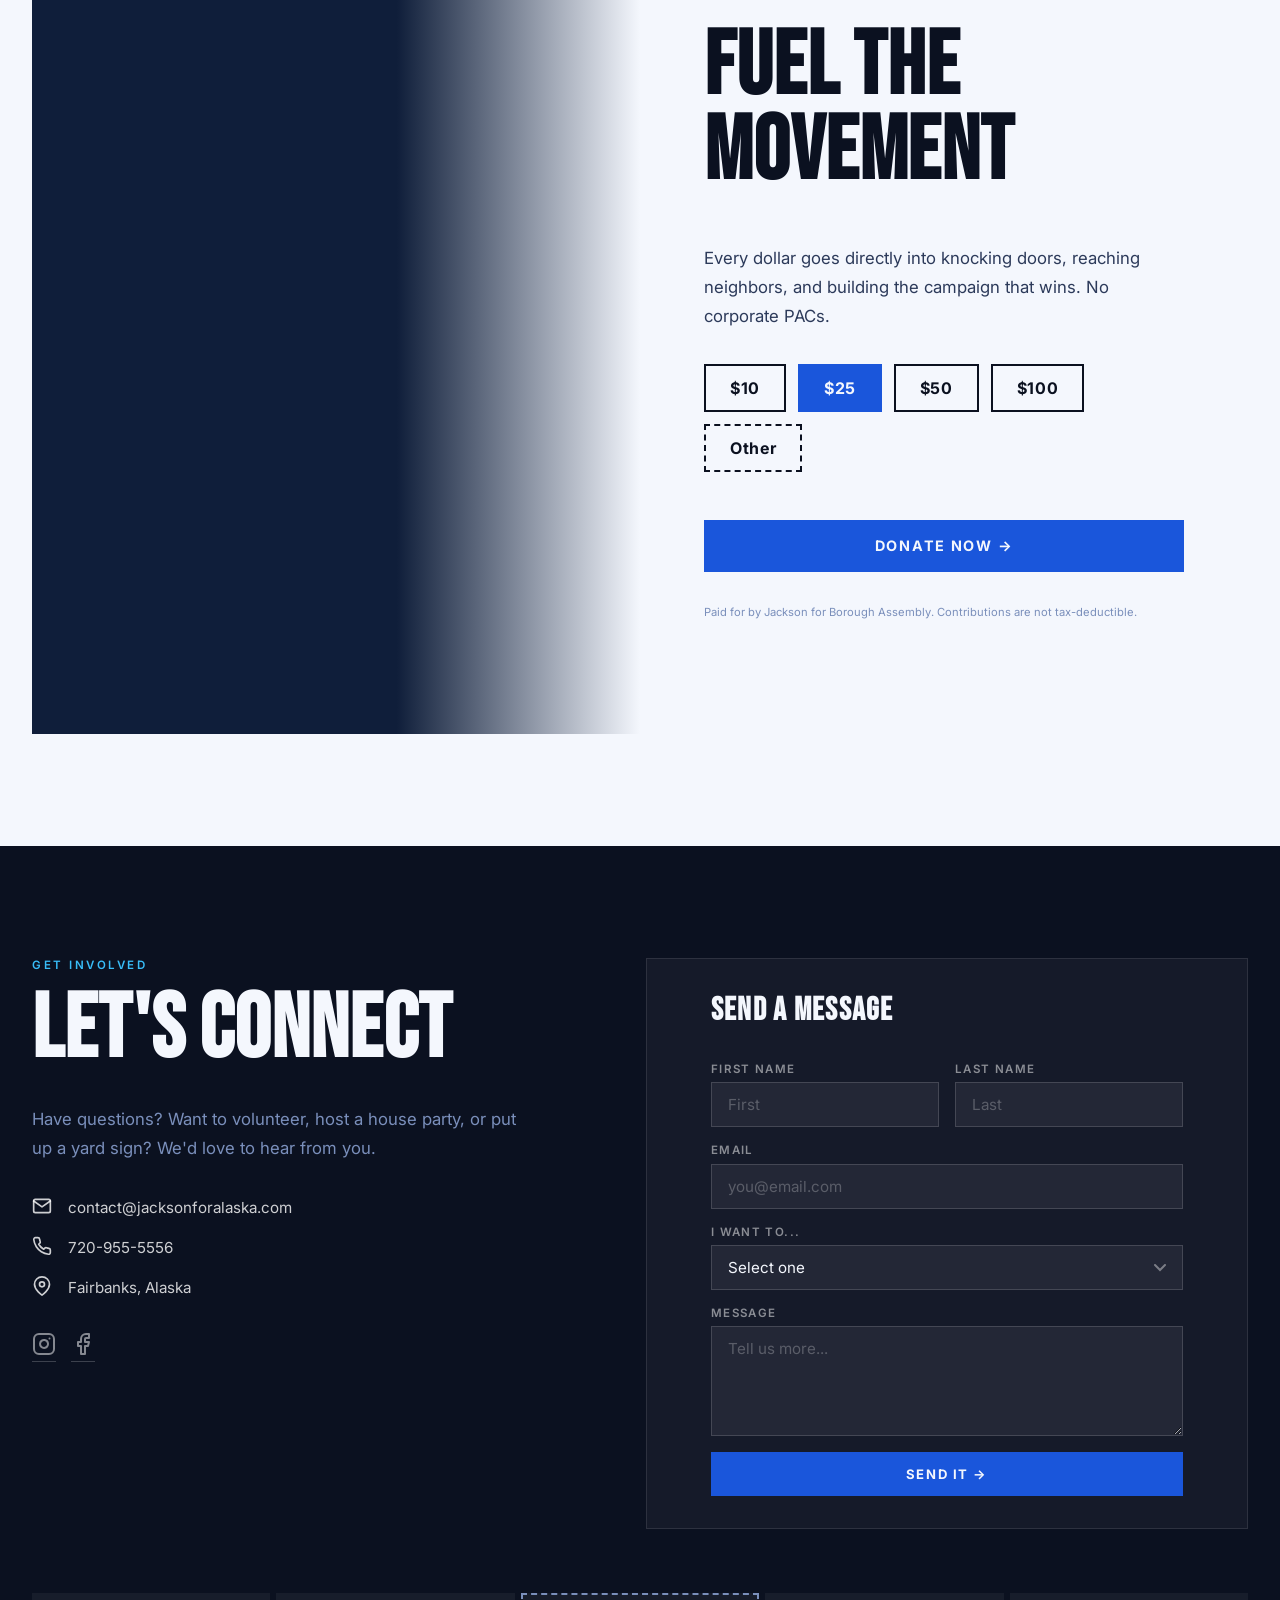
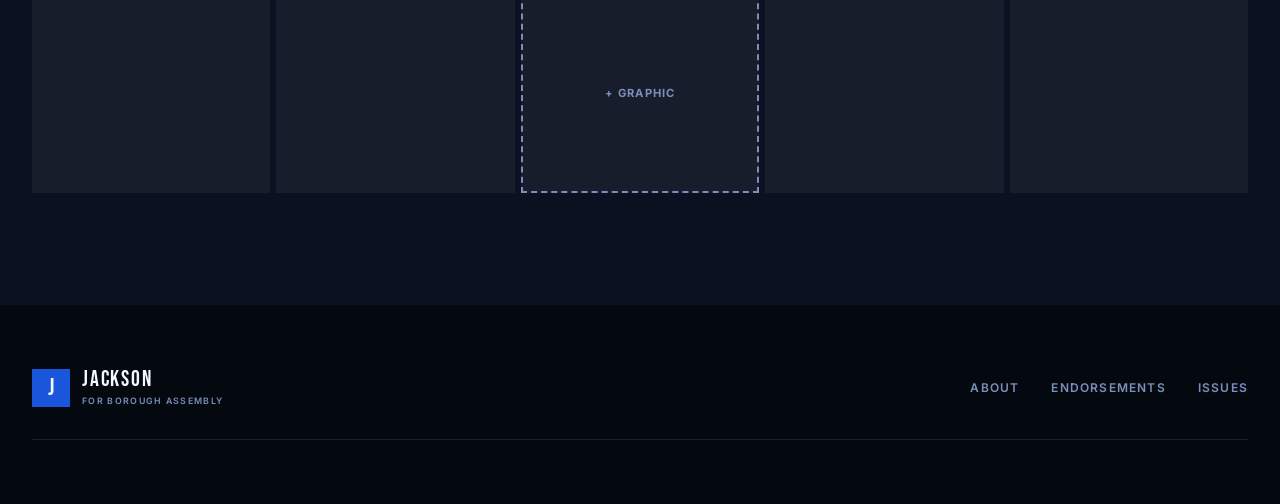
==== commit aac784fd: "Update index.html" ====
--- a/index.html
+++ b/index.html
@@ -180,7 +180,7 @@
         <div class="endorsement-card">
           <!-- PLACEHOLDER TESTIMONIAL — replace name/photo/quote with a real endorser -->
           <div class="endorsement-photo" style="photo.jpg"></div>
-          <p class="endorsement-quote">"We've watched Jackson fight for tenants for years before this campaign even started. This isn't new for them — it's just bigger now."</p>
+          <p class="endorsement-quote">"We've watched Jackson fight for tenants for years before this campaign even started. He's remarkably and an incredibly chill guy."</p>
           <div class="endorsement-meta">
             <span class="endorsement-name">Doug Stevens</span>
             <span class="endorsement-title">Former Mayor of Fairbanks</span>
